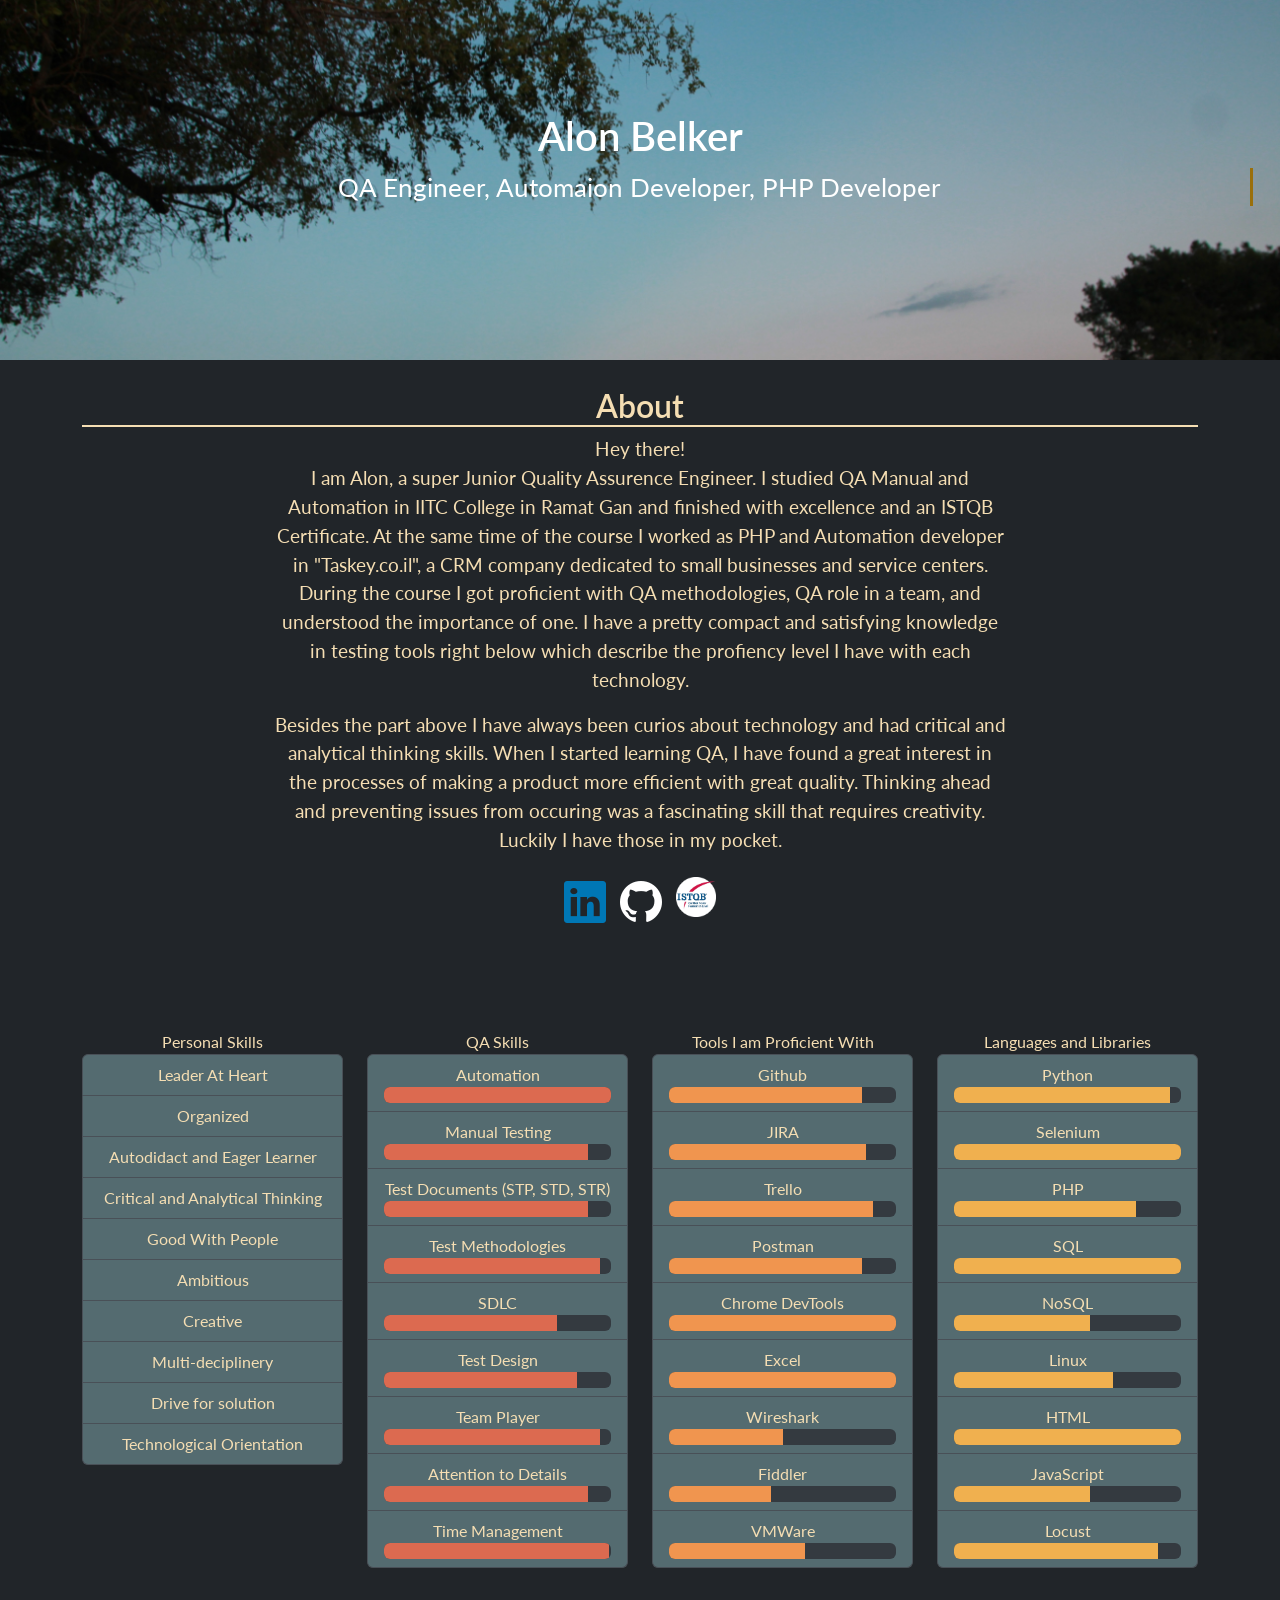
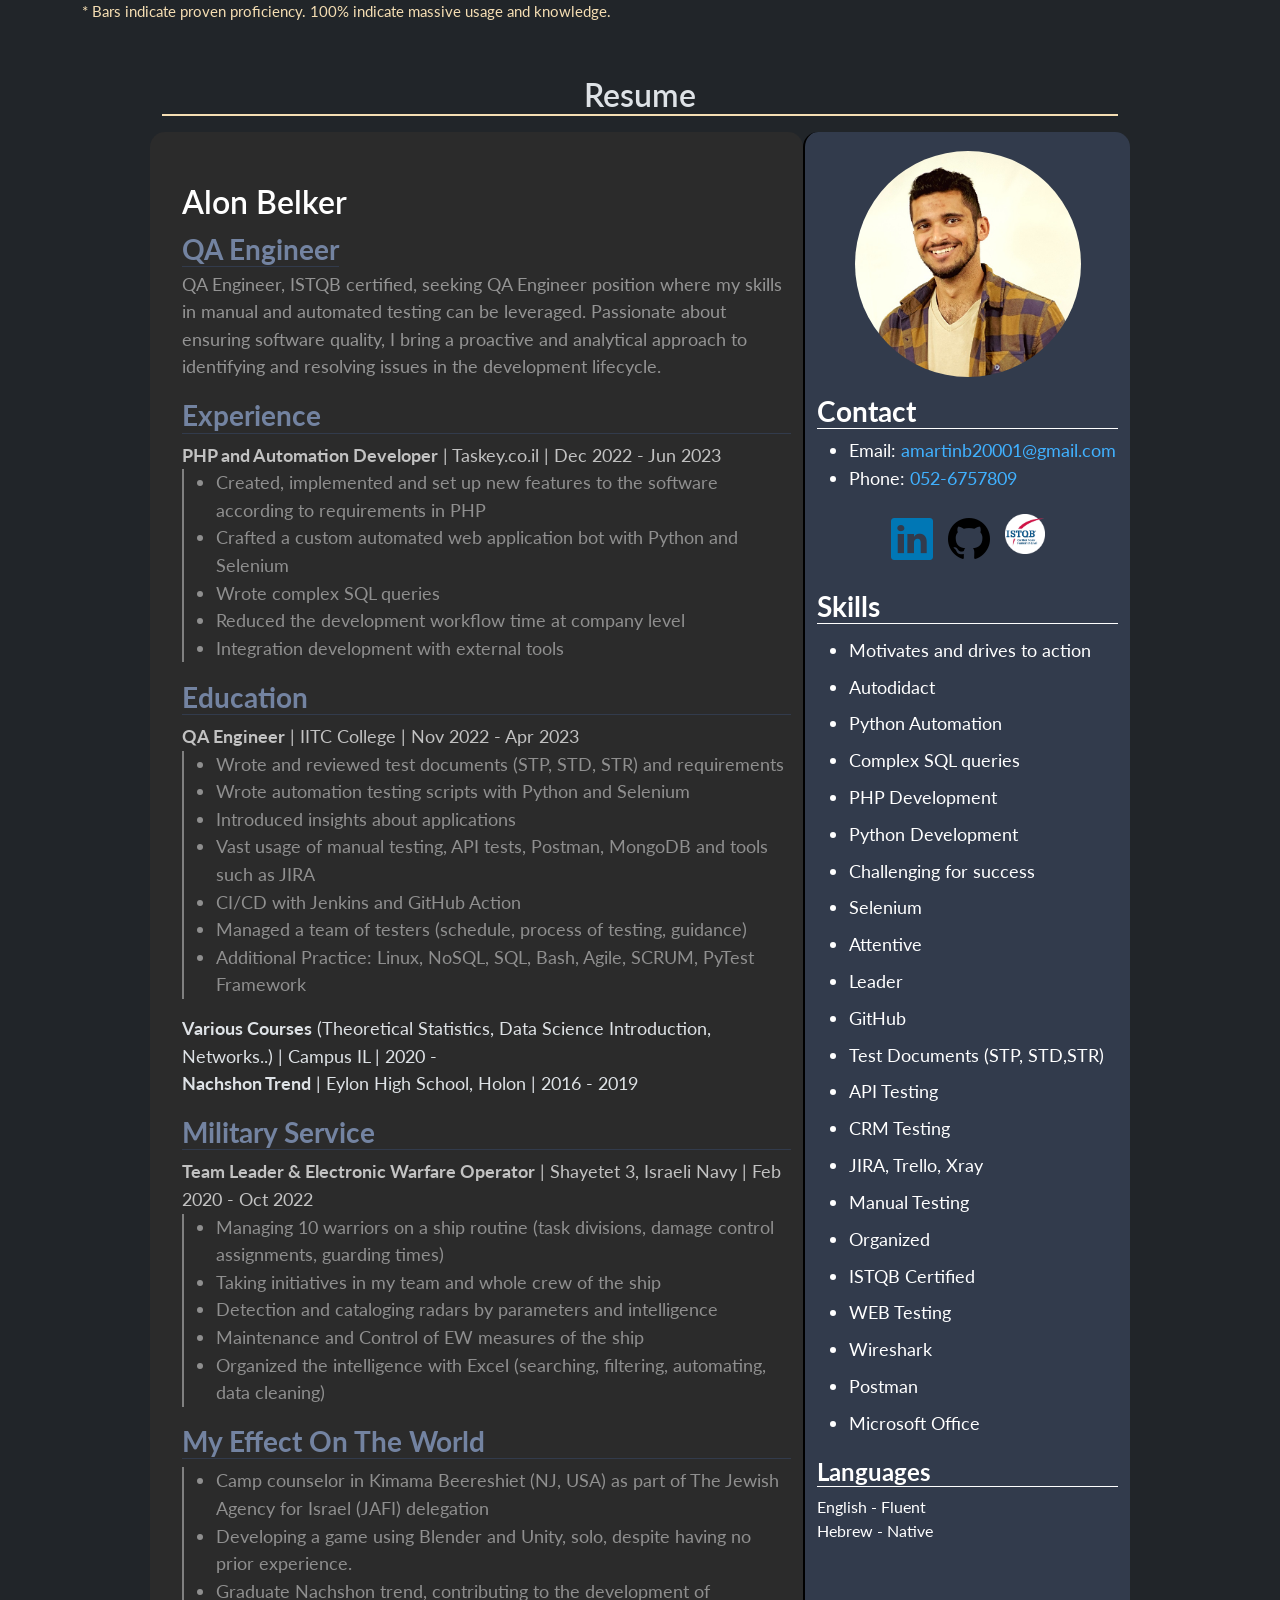
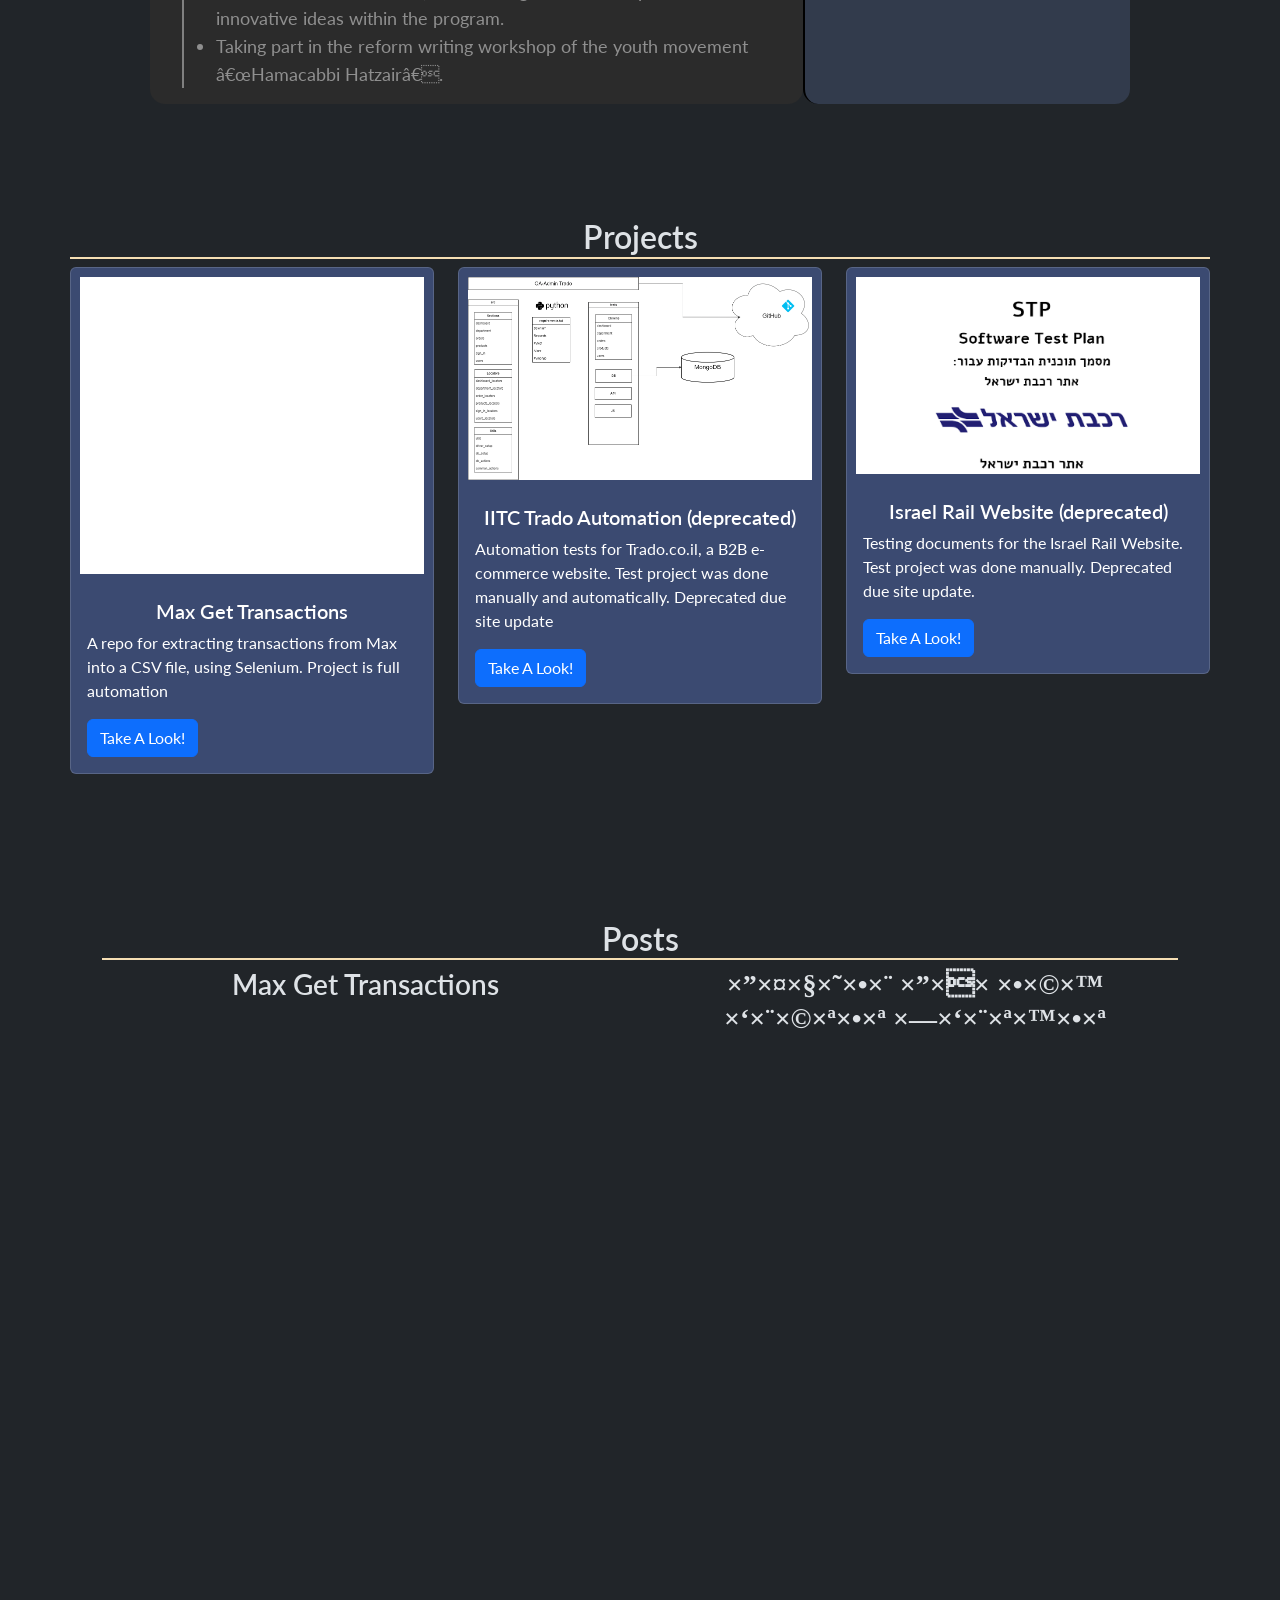
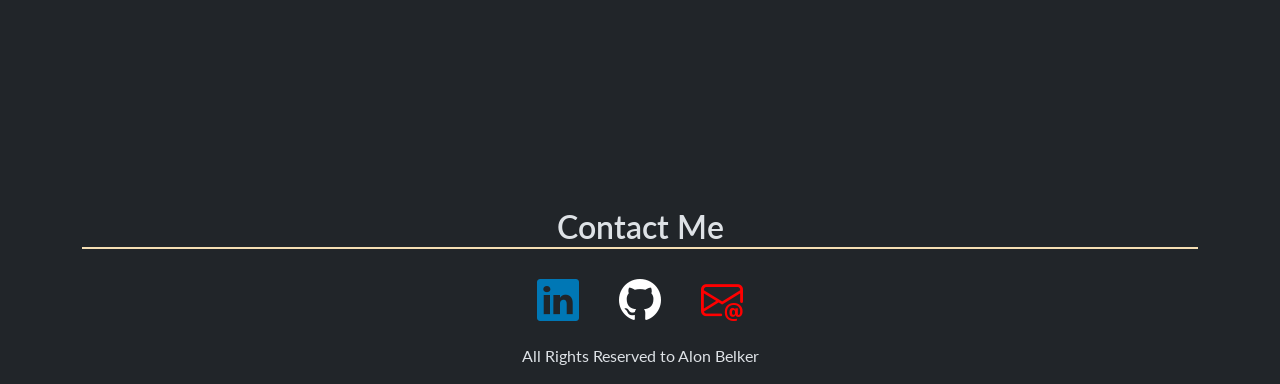
==== index.html @ fda16b4b "ds" ====
<!DOCTYPE html>
<html lang="en" data-bs-theme="dark">
<head>

    <meta name="viewport" content="width=device-width, initial-scale=1.0">
    
    <!-- <link href="https://cdn.jsdelivr.net/npm/bootstrap@5.3.3/dist/css/bootstrap.min.css" rel="stylesheet" integrity="sha384-QWTKZyjpPEjISv5WaRU9OFeRpok6YctnYmDr5pNlyT2bRjXh0JMhjY6hW+ALEwIH" crossorigin="anonymous"> -->    
    <link href="src/bootstrap.min.css" rel="stylesheet">
    <link rel="stylesheet" href="src/main.css">
    
    <link rel="stylesheet" href="https://cdn.jsdelivr.net/npm/bootstrap-icons@1.11.3/font/bootstrap-icons.min.css">
    
    <link rel="preconnect" href="https://fonts.googleapis.com">
    <link rel="preconnect" href="https://fonts.gstatic.com" crossorigin>
    <link href="https://fonts.googleapis.com/css2?family=Lato&display=swap" rel="stylesheet">    

    <title> Alon Belker - Welcome </title>
</head>


<body>
<!-- Head -->
    <section id="hero" class="justify-content-center">
        
        <div class="text-center" style="margin-top: 85px;">
            <div>
                <h1>Alon Belker</h1>
                <div class="typed-out"><span>QA Engineer, Automaion Developer, PHP Developer</div>
                    <!-- <span class="" aria-hidden="true">$</span> -->
            </div>

            <!-- <nav>
                <div class="list-group list-group-horizontal">
                    <a href="#about" class="list-group-item list-group-item-action ">About</a>
                    <a href="#resume" class="list-group-item list-group-item-action ">CV</a>
                    <a href="#projects" class="list-group-item list-group-item-action ">Projects</a>
                    <a href="#extras" class="list-group-item list-group-item-action   ">Extras</a> 
                </div>
            </nav> -->
        </div>
    </section>
        
<!-- ABOUT -->
    <section class="" id="about">
        <div class="container text-center">
            <h2 class="title">About</h2>
            <div class="row justify-content-center">
                
                <div class="col-8">
                    <!-- <label><b> Last Year </b></label>
                    <p>
                        Hey there!!
                        I am Alon. In the last year I have taken a QA bootcamp in IITC College in Ramat Gan. 
                        I finished it with excellence and with ISTQB Certificate. At the same time, 
                        I worked as a PHP and Automation Developer in a small company called Taskey. 
                        Its main product was a CRM system dedicated to small businesses and service centers.
                        After the course has finished I continued to work there and was responsible for automation product which
                        saved a lot of time for the companies that worked with Taskey.
                        Mid-June was the time to say goodbye and fly to USA for a delegation through the Jewish Agency. 
                        I became a counselor for children in Kimama summer camp in Alpine, New Jersey. 
                        After wodnerful 10 weeks I continued to solo travel through the US.
                        Came back in September and since then I am seeking a QA position. 
                    </p> -->
                    <p style="font-size: 1.2em;">
                        Hey there! <br>
                        I am Alon, a super Junior Quality Assurence Engineer.
                        I studied QA Manual and Automation in IITC College in Ramat Gan and finished with excellence and an ISTQB Certificate.
                        At the same time of the course I worked as PHP and Automation developer in "Taskey.co.il", a CRM company dedicated to small businesses and service centers.
                        During the course I got proficient with QA methodologies, QA role in a team, and understood the importance of one.
                        I have a pretty compact and satisfying knowledge in testing tools right below which describe the profiency level I have with each technology. 
                    </p>
                    <p style="font-size: 1.2em;">
                        Besides the part above I have always been curios about technology and had critical and analytical thinking skills.
                        When I started learning QA, I have found a great interest in the processes of making a product more efficient with great quality.
                        Thinking ahead and preventing issues from occuring was a fascinating skill that requires creativity. Luckily I have those in my pocket.

                    </p>
                    <div class="text-center">
                        <a class="social-logo" target="_blank" href="https://www.linkedin.com/in/alon-martin-belker/" style="color: #0077B5"><i class="bi bi-linkedin"></i></a>
                        <a class="social-logo" target="_blank" href="https://www.github.com/VSciFlight" style="color: white"><i class="bi bi-github"></i></a>
                        <a class="social-logo" target="_blank" href="http://scr.istqb.org/?number=2014586" ><img src="src/istqb.png" width="40px" height="40px" style="vertical-align: text-top;" /></i></a>
                    </div>
                </div>

            </div>

            <div id="attributes" class="row" style="margin-top: 5em; margin-bottom: 2em">
                <div class="col-lg-3 col-6" style="margin-top: 1em">
                    <label for="tools">Personal Skills</label><br>
                    <div class="list-group desert-bg" id="qa_skills">
                        <a class="list-group-item list-group-item-action">Leader At Heart</a>
                        <a class="list-group-item list-group-item-action">Organized</a>
                        <a class="list-group-item list-group-item-action">Autodidact and Eager Learner</a>
                        <a class="list-group-item list-group-item-action">Critical and Analytical Thinking</a>
                        <a class="list-group-item list-group-item-action">Good With People</a>
                        <a class="list-group-item list-group-item-action">Ambitious </a>
                        <a class="list-group-item list-group-item-action">Creative </a>
                        <a class="list-group-item list-group-item-action">Multi-deciplinery</a>
                        <a class="list-group-item list-group-item-action">Drive for solution</a>
                        <a class="list-group-item list-group-item-action">Technological Orientation</a>
                    </div>
                </div>

                <div class="col-lg-3 col-6" style="margin-top: 1em">
                    <label for="qa_skills">QA Skills</label>
                    <div class="list-group desert-bg" id="qa_skills">
                        <a class="list-group-item list-group-item-action">Automation
                            <div class="progress" role="progressbar" aria-valuenow="100" aria-valuemin="0" aria-valuemax="100">
                                <div class="progress-bar desert-color-1" style="width: 100%"></div>
                            </div>
                        </a>
                        
                        <a class="list-group-item list-group-item-action">Manual Testing
                            <div class="progress" role="progressbar" aria-valuenow="100" aria-valuemin="0" aria-valuemax="100">
                                <div class="progress-bar desert-color-1" style="width: 90%"></div>
                            </div>
                        </a>
                        <a class="list-group-item list-group-item-action">Test Documents (STP, STD, STR)
                            <div class="progress" role="progressbar" aria-valuenow="100" aria-valuemin="0" aria-valuemax="100">
                                <div class="progress-bar desert-color-1" style="width: 90%"></div>
                            </div>
                        </a>
                        <a class="list-group-item list-group-item-action">Test Methodologies
                            <div class="progress" role="progressbar" aria-valuenow="100" aria-valuemin="0" aria-valuemax="100">
                                <div class="progress-bar desert-color-1" style="width: 95%"></div>
                            </div>
                        </a>
                        <a class="list-group-item list-group-item-action">SDLC
                            <div class="progress" role="progressbar" aria-valuenow="100" aria-valuemin="0" aria-valuemax="100">
                                <div class="progress-bar desert-color-1" style="width: 76%"></div>
                            </div>
                        </a>
                        <a class="list-group-item list-group-item-action">Test Design
                            <div class="progress" role="progressbar" aria-valuenow="100" aria-valuemin="0" aria-valuemax="100">
                                <div class="progress-bar desert-color-1" style="width: 85%"></div>
                            </div>
                        </a>
                        <a class="list-group-item list-group-item-action">Team Player
                            <div class="progress" role="progressbar" aria-valuenow="100" aria-valuemin="0" aria-valuemax="100">
                                <div class="progress-bar desert-color-1" style="width: 95%"></div>
                            </div>
                        </a>
                        <a class="list-group-item list-group-item-action">Attention to Details
                            <div class="progress" role="progressbar" aria-valuenow="100" aria-valuemin="0" aria-valuemax="100">
                                <div class="progress-bar desert-color-1" style="width: 90%"></div>
                            </div>
                        </a>
                        <a class="list-group-item list-group-item-action">Time Management
                            <div class="progress" role="progressbar" aria-valuenow="100" aria-valuemin="0" aria-valuemax="100">
                                <div class="progress-bar desert-color-1" style="width: 99%"></div>
                            </div>
                        </a>
                    </div>
                </div>

                <div class="col-lg-3 col-6" style="margin-top: 1em">
                    <label for="tools"> Tools I am Proficient With</label>
                    <div class="list-group desert-bg" id="tools">
                        <a class="list-group-item list-group-item-action">Github
                            <div class="progress" role="progressbar" aria-valuenow="100" aria-valuemin="0" aria-valuemax="100">
                                <div class="progress-bar desert-color-2" style="width: 85%"></div>
                            </div>
                        </a>
                        <a class="list-group-item list-group-item-action">JIRA
                            <div class="progress" role="progressbar" aria-valuenow="100" aria-valuemin="0" aria-valuemax="100">
                                <div class="progress-bar desert-color-2" style="width: 87%"></div>
                            </div>
                        </a>
                        <a class="list-group-item list-group-item-action">Trello
                            <div class="progress" role="progressbar" aria-valuenow="100" aria-valuemin="0" aria-valuemax="100">
                                <div class="progress-bar desert-color-2" style="width: 90%"></div>
                            </div>
                        </a>
                        <a class="list-group-item list-group-item-action">Postman
                            <div class="progress" role="progressbar" aria-valuenow="100" aria-valuemin="0" aria-valuemax="100">
                                <div class="progress-bar desert-color-2" style="width: 85%"></div>
                            </div>
                        </a>
                        <a class="list-group-item list-group-item-action">Chrome DevTools
                            <div class="progress" role="progressbar" aria-valuenow="100" aria-valuemin="0" aria-valuemax="100">
                                <div class="progress-bar desert-color-2" style="width: 100%"></div>
                            </div>
                        </a>
                        <a class="list-group-item list-group-item-action" style="">Excel 
                            <div class="progress" role="progressbar" aria-valuenow="100" aria-valuemin="0" aria-valuemax="100">
                                <div class="progress-bar desert-color-2" style="width: 100%"></div>
                            </div>
                        </a>
                        <a class="list-group-item list-group-item-action">Wireshark
                            <div class="progress" role="progressbar" aria-valuenow="100" aria-valuemin="0" aria-valuemax="100">
                                <div class="progress-bar desert-color-2" style="width: 50%"></div>
                            </div>
                        </a>
                        <a class="list-group-item list-group-item-action">Fiddler
                            <div class="progress" role="progressbar" aria-valuenow="100" aria-valuemin="0" aria-valuemax="100">
                                <div class="progress-bar desert-color-2" style="width: 45%"></div>
                            </div>
                        </a>
                        <a class="list-group-item list-group-item-action">VMWare
                            <div class="progress" role="progressbar" aria-valuenow="100" aria-valuemin="0" aria-valuemax="100">
                                <div class="progress-bar desert-color-2" style="width: 60%"></div>
                            </div>
                        </a>
                    </div>
                </div>
                
                <div class="col-lg-3 col-6" style="margin-top: 1em">
                    <label for="languages"> Languages and Libraries </label>
                    <div class="list-group desert-bg" id="languages">

                        <a class="list-group-item list-group-item-action">Python 
                            <div class="progress" role="progressbar" aria-valuenow="100" aria-valuemin="0" aria-valuemax="100">
                                <div class="progress-bar desert-color-3" style="width: 95%"></div>
                              </div>
                        </a>
                        <a class="list-group-item list-group-item-action">Selenium 
                            <div class="progress" role="progressbar" aria-valuenow="100" aria-valuemin="0" aria-valuemax="100">
                                <div class="progress-bar desert-color-3" style="width: 100%"></div>
                              </div>
                        </a>
                        <a class="list-group-item list-group-item-action">PHP 
                            <div class="progress" role="progressbar" aria-valuenow="100" aria-valuemin="0" aria-valuemax="100">
                                <div class="progress-bar desert-color-3" style="width: 80%"></div>
                              </div>
                        </a>
                        <a class="list-group-item list-group-item-action">SQL
                            <div class="progress" role="progressbar" aria-valuenow="100" aria-valuemin="0" aria-valuemax="100">
                                <div class="progress-bar desert-color-3" style="width: 100%"></div>
                            </div>
                        </a>
                        <a class="list-group-item list-group-item-action">NoSQL 
                            <div class="progress" role="progressbar" aria-valuenow="100" aria-valuemin="0" aria-valuemax="100">
                                <div class="progress-bar desert-color-3" style="width: 60%"></div>
                            </div>
                        </a>
                        <a class="list-group-item list-group-item-action">Linux 
                            <div class="progress" role="progressbar" aria-valuenow="100" aria-valuemin="0" aria-valuemax="100">
                                <div class="progress-bar desert-color-3" style="width: 70%"></div>
                            </div>
                        </a>
                        <a class="list-group-item list-group-item-action">HTML 
                            <div class="progress" role="progressbar" aria-valuenow="100" aria-valuemin="0" aria-valuemax="100">
                                <div class="progress-bar desert-color-3" style="width: 100%"></div>
                            </div>
                        </a>
                        <a class="list-group-item list-group-item-action">JavaScript 
                            <div class="progress" role="progressbar" aria-valuenow="100" aria-valuemin="0" aria-valuemax="100">
                                <div class="progress-bar desert-color-3" style="width: 60%"></div>
                            </div>
                        </a>
                        <a class="list-group-item list-group-item-action"> Locust
                            <div class="progress" role="progressbar" aria-valuenow="100" aria-valuemin="0" aria-valuemax="100">
                                <div class="progress-bar desert-color-3" style="width: 90%"></div>
                            </div>
                        </a>

                    </div>
                </div>
            </div>

            <blockquoute class="blockquote">
                <p style="text-align: left; font-size: 0.75em;">* Bars indicate proven proficiency. 100% indicate massive usage and knowledge.</p>
        </blockquoute>

        </div>
    </section>
    

<!-- CV -->
    <section class="" id="resume">
        <div class="container" style="width: 80%">
            <h2 class="title">Resume</h2>
            <div class="row"  id="resume_qa" style="margin-top:1em">
                
                <div class="col-lg-8 col-sm-8 cv-content-bg" style="padding-left: 2em; padding-top: 2em">
                    <div class="cv-section">
                        <h2 style="text-align: left; color: white"> Alon Belker </h2>
                        <span class="cv-main-header"> QA Engineer </span>
                        <p style="color: #949494;">
                            QA Engineer, ISTQB certified, seeking QA Engineer position where my
                            skills in manual and automated testing can be leveraged. Passionate
                            about ensuring software quality, I bring a proactive and analytical
                            approach to identifying and resolving issues in the development lifecycle.
                        </p>
                    </div>

                    <div class="cv-section">
                        <h4 class="cv-main-header">Experience</h4>
                        <label class="cv-main-sub-header"><b>PHP and Automation Developer</b> | Taskey.co.il | Dec 2022 - Jun 2023</label>
                        <div class="cv-main-content">
                            <ul>
                                <li>Created, implemented and set up new features to the software according to
                                    requirements in PHP</li>
                                <li>Crafted a custom automated web application bot with Python and Selenium</li>
                                <li>Wrote complex SQL queries</li>
                                <li>Reduced the development workflow time at company level</li>
                                <li>Integration development with external tools</li>
                            </ul>
                        </div>
                    </div>

                <div class="cv-section">
                    <h4 class="cv-main-header">Education</h4>
                    <div class="">
                        <label class="cv-main-sub-header"><b>QA Engineer</b> | IITC College | Nov 2022 - Apr 2023</label>
                        <div class="cv-main-content">
                            <ul>
                                <li>Wrote and reviewed test documents (STP, STD, STR) and requirements</li>
                                <li>Wrote automation testing scripts with Python and Selenium</li>
                                <li>Introduced insights about applications</li>
                                <li>Vast usage of manual testing, API tests, Postman, MongoDB and tools such as JIRA</li>
                                <li>CI/CD with Jenkins and GitHub Action</li>
                                <li>Managed a team of testers (schedule, process of testing, guidance)</li>
                                <li>Additional Practice: Linux, NoSQL, SQL, Bash, Agile, SCRUM, PyTest Framework</li>
                            </ul>
                        </div>
                        <label><b>Various Courses</b><span> (Theoretical Statistics, Data Science Introduction, Networks..)</span> | Campus IL | 2020 - </label>
                        <label><b>Nachshon Trend</b> | Eylon High School, Holon | 2016 - 2019</label>
                    </div>
                </div>
                    
                    <div class="cv-section">
                        <h4 class="cv-main-header">Military Service</h4>
                        <label class="cv-main-sub-header"><b>Team Leader & Electronic Warfare Operator</b> | Shayetet 3, Israeli Navy | Feb 2020 - Oct 2022</label>
                        <div class="cv-main-content">
                            <ul>
                                <li>Managing 10 warriors on a ship routine (task divisions, damage control
                                    assignments, guarding times)</li>
                                <li>Taking initiatives in my team and whole crew of the ship</li>
                                <li>Detection and cataloging radars by parameters and intelligence</li>
                                <li>Maintenance and Control of EW measures of the ship</li>
                                <li>Organized the intelligence with Excel (searching, filtering, automating, data
                                    cleaning)</li>
                            </ul>
                        </div>
                    </div>

                    <div class="cv-section">
                        <h4 class="cv-main-header">My Effect On The World</h4>
                        <div class="cv-main-content">
                            <ul>
                                <li>Camp counselor in Kimama Beereshiet (NJ, USA) as part of The Jewish Agency for
                                    Israel (JAFI) delegation</li>
                                <li>Developing a game using Blender and Unity, solo, despite having no prior experience.</span>     
                                <li>Graduate Nachshon trend, contributing to the development of innovative ideas
                                    within the program.</li>     
                                <li>Taking part in the reform writing workshop of the youth movement “Hamacabbi
                                    Hatzair”.</li>   
                            </ul>  
                        </div>
                    </div>  
                
                </div>
                
                <div class="col-lg-4 col-sm-4 cv-contact-bg">
                    <div class="cv-section text-center">
                        <img src="src/profile_img.jpg" style="border-radius: 100%; max-width: 75%;" />
                    </div>
                    
                    <div class="cv-section">
                        <h4 class="cv-contact-header"> Contact </h4>
                        <ul>
                            <li>Email: <a class="link-offset-2 link-offset-3-hover link-underline link-underline-opacity-0 link-underline-opacity-75-hover" href="mailto:amartinb20001@gmail.com"> amartinb20001@gmail.com </a></li>
                            <li>Phone: <a class="link-offset-2 link-offset-3-hover link-underline link-underline-opacity-0 link-underline-opacity-75-hover" href="tel: 0526757809"> 052-6757809 </a></li>
                        </ul>
                        <div class="text-center">
                            <a class="social-logo" target="_blank" href="https://www.linkedin.com/in/alon-martin-belker/" style="color: #0077B5"><i class="bi bi-linkedin"></i></a>
                            <a class="social-logo" target="_blank" href="https://www.github.com/VSciFlight" style="color: black"><i class="bi bi-github"></i></a>
                            <a class="social-logo" target="_blank" href="http://scr.istqb.org/?number=2014586" ><img src="src/istqb.png" width="40px" height="40px" style="vertical-align: text-top;" /></i></a>
                        </div>
                    </div>

                    <div class="cv-section">
                        <h4 class="cv-contact-header"> Skills </h4>
                        <ul style="line-height: 2;">
                            <li>Motivates and drives to action</li>
                            <li>Autodidact</li>
                            <li>Python Automation</li>
                            <li>Complex SQL queries</li>
                            <li>PHP Development</li>
                            <li>Python Development</li>
                            <li>Challenging for success</li>
                            <li>Selenium</li>
                            <li>Attentive</li>
                            <li>Leader</li>
                            <li>GitHub</li>
                            <li>Test Documents (STP, STD,STR)</li>
                            <li>API Testing</li>
                            <li>CRM Testing</li>
                            <li>JIRA, Trello, Xray</li>
                            <li>Manual Testing</li>
                            <li>Organized</li>
                            <li>ISTQB Certified</li>
                            <li>WEB Testing</li>
                            <li>Wireshark</li>
                            <li>Postman</li>
                            <li>Microsoft Office </li>
                        </ul>
                    </div>


                    <div>
                        <h4 class="cv-contact-header"> Languages </h4>
                        <span>English - Fluent</span><br>
                        <span>Hebrew - Native</span>
                    </div>

            </div>
            <!-- find a way to express my pdf inside here, seamlessly -->
            <!-- summary -->
            <!-- experience -->
            <!-- education -->
            <!-- affects V -->
            <!-- Trivia -->
        </div>
    </section>

<!-- PROJECTS -->
    <section id="projects">
        <div class="container" style="padding: 60px 0px;" >
            <h2 class="title">Projects</h2>
            <div class="row">

                <!-- cards to my projects on github, demos if possible -->
                    <div class="col-4">
                        <div class="card projects-card">
                            <iframe class="card-img-top" style="padding: 1vh" alt="Demo" height="315" src="https://www.youtube.com/embed/W94_MA4hI7U?si=0qnd7hF2JUstsP8E" title="YouTube video player" frameborder="0" allow="accelerometer; autoplay; clipboard-write; encrypted-media; gyroscope; picture-in-picture; web-share" allowfullscreen></iframe>
                            <div class="card-body">
                                <h5 class="card-title">Max Get Transactions</h5>
                                <p class="card-text">A repo for extracting transactions from Max into a CSV file, using Selenium. Project is full automation</p>
                                <a target="_blank" href="https://github.com/VSciFlight/max-get-transactions" class="btn btn-primary">Take A Look!</a>
                            </div>
                        </div>
                    </div>
                
                    <div class="col-4">
                        <div class="card projects-card">
                            <a target="_blank" href="https://github.com/VSciFlight/IITC_trado_final_project"><img src="src/qa_trado_thumb.png" class="card-img-top" alt="UML" style="padding: 1vh"></a>
                            <div class="card-body">
                                <h5 class="card-title">IITC Trado Automation (deprecated)</h5>
                                <p class="card-text">Automation tests for Trado.co.il, a B2B e-commerce website. Test project was done manually and automatically. Deprecated due site update</p>
                                <a target="_blank" href="https://github.com/VSciFlight/IITC_trado_final_project" class="btn btn-primary">Take A Look!</a>
                            </div>
                        </div>
                    </div>

                    <div class="col-4">
                        <div class="card projects-card">
                            <a target="_blank" href="https://drive.google.com/drive/folders/11OUgqWaH7SZd_Xm_mraNSO96l8GLzSIo?usp=drive_link"><img src="src/israel_rail_stp.png" class="card-img-top" alt="Docs" style="padding: 1vh"></a>
                            <div class="card-body">
                                <h5 class="card-title">Israel Rail Website (deprecated)</h5>
                                <p class="card-text">Testing documents for the Israel Rail Website. Test project was done manually. Deprecated due site update.</p>
                                <a target="_blank" href="https://drive.google.com/drive/folders/11OUgqWaH7SZd_Xm_mraNSO96l8GLzSIo?usp=drive_link" class="btn btn-primary">Take A Look!</a>
                            </div>
                        </div>
                    </div>
                </div>


        </div>
    </section>


    <section id="posts" class="d-none d-lg-block">
        <div class="container" style="padding: 2em">
            <h2 class="title">Posts</h2>

            <div class="row text-center">

                <div class="col-6">
                    <h3>Max Get Transactions</h3>
                    <iframe src="https://www.linkedin.com/embed/feed/update/urn:li:ugcPost:7163833160554815488" height="700" width="450" frameborder="0" allowfullscreen="" title="Embedded post"></iframe>
                </div>

                <div class="col-6">
                    <h3 style="font-family: 'Alef';">הפקטור האנושי ברשתות חברתיות</h3>
                    <iframe src="https://www.linkedin.com/embed/feed/update/urn:li:share:7131205396068749315" height="700" width="450" frameborder="0" allowfullscreen="" title="Embedded post"></iframe>
                </div>

            </div>
        </div>



    </section>

<!-- ADDITIONAL/EXTERNAL/TRIVIA -->
    <!-- embedding linkedin posts that may be relevant to be shown here -->
    <!-- <section id="extras">

        <div class="container" id="extras" style="padding: 60px 0px;" >
            <h2>Extras</h2>
            <div class="accordion" id="accordion_extras">
                <div class="accordion-item">
                  <h2 class="accordion-header">
                    <button class="accordion-button" type="button" data-bs-toggle="collapse" data-bs-target="#extras_trivia" aria-expanded="false" aria-controls="extras_trivia">
                      <b>Fun Facts</b>
                    </button>
                  </h2>
                  <div id="extras_trivia" class="accordion-collapse collapse" data-bs-parent="#accordion_extras">
                    <div class="accordion-body">
                        <ul class="list-group">
                            <a class="list-group-item">During the Kimama summer camp in New Jersey I managed a satire newspaper for the counselors of the camp</a>
                            <a class="list-group-item">Also during the camp I managed its meme group and made dozens of successful memes</a>
                            <a class="list-group-item">I started learning Chess <i class="bi bi-chess"></i></a>
                        </ul>
                    </div>
                  </div>
                </div>

            </div>

                Additional notes such as:
                - developing a game in Unity with no prior experience or knowledge plus link to the game itself
                - Taking part in JAFI delegation for the summer camps.
                - Macabbi Tzair thing
                - Nachshon ?
                - Other contributions I will need to remember
                - Significant things I have done
            
        </div>
    </section> -->
        
</body>


<footer>
    <div class="container">

        <div class="text-center">
            <h2 class="title">Contact Me</h2>
            <a class="btn btn-link social-logo" target="_blank" href="https://www.linkedin.com/in/alon-martin-belker" style="color: #0077B5"><i class="bi bi-linkedin"></i></a>
            <a class="btn btn-link social-logo" target="_blank" href="https://www.github.com/VSciFlight" style="color: white"><i class="bi bi-github"></i></a>
            <a class="btn btn-link social-logo" target="_blank" href="mailto:amartinb20001@gmail.com" style="color: red"><i class="bi bi-envelope-at"></i></a>
        </div>
    </div>
    <p class="text-center"> All Rights Reserved to Alon Belker </p>
    <!-- <script src="https://cdn.jsdelivr.net/npm/bootstrap@5.3.3/dist/js/bootstrap.bundle.min.js" integrity="sha384-YvpcrYf0tY3lHB60NNkmXc5s9fDVZLESaAA55NDzOxhy9GkcIdslK1eN7N6jIeHz" crossorigin="anonymous"></script> -->
    <script src="src/bootstrap.bundle.min.js"></script>
    
</footer>
</html>
---- src/main.css ----
* {
    font-family: "Lato";
}
#main {
    margin-left: 100px;
    background-color: transparent;
}

h1, h2, h3, h4, h5, h6 {
    text-align: center;
    font-weight: 600;
}

.title{
    border-bottom: solid 2px wheat;
}

section {
    padding: 3vh;
}

#hero {
    width: 100%;
    height: 40vh;
    /* background-color: snow; */
    background: url("bg_img.jpg") bottom center no-repeat;
    background-size: cover;
    color: white;
}

#about {
    /* background-color: #261F1A; */
    color: wheat;

}
.lato-regular {
    font-family: "Lato", sans-serif;
    font-weight: 400;
    font-style: normal;
  }
  

.social-logo {
    margin: 5px;
    font-size:42px
}

.desert-bg a {
    background-color: #7ba1a691;
    color: wheat;
}
.desert-color-1 {
    background-color: #dc6a50;
}

.desert-color-2 {
    background-color: #F0954F;
}

.desert-color-3 {
    background-color: #F0B04F;
}

.desert-color-4 {
    background-color: #F0794F;
}

.cv-contact-bg{
    background-color: #323b4c;
    color: white;
    border-left: solid 2px black;
    border-radius: 15px;
    overflow: auto;
}
.cv-contact-header {
    color: white;
    font-weight: bold;
    text-align: left;
    font-size: 1.5em;
    border-bottom: solid 1px white;
}

.cv-content-bg {
    background-color: #2b2b2b;
    /* background-color: white; */
    border-radius: 15px;
}

.cv-main-header {
    color: #7383a1;
    /* color: #323b4c; */
    font-weight: bold;
    text-align: left;
    font-size: 1.5em;
    border-bottom: solid 1px #323b4c;
}
.cv-main-sub-header {
    color: #c2c2c2;
    /* color: #212529; */
}

.cv-section {
    margin-top: 1em;
    font-size: 1.15em;
}
.cv-section a {
    color: rgb(64 177 255);
}

.cv-main-content {
    color: #8f8f8f;
    /* color: dimgray; */
    border-left: solid 2px gray;
}

.projects-card {
    background-color: #3b4a71;
    color: white;
}

.typed-out{
    overflow: hidden;
    border-right: .15em solid rgb(154, 111, 11);
    white-space: nowrap;
    animation: 
      typing 1.6s steps(86, end) forwards,
      blink 1s infinite;
    font-size: 1.6rem;
}
@keyframes typing {
    from { width: 0 }
    to { width: 100% }
}
@keyframes blink {
    from { border-color: transparent }
    to { border-color: rgb(154, 111, 11); }
}
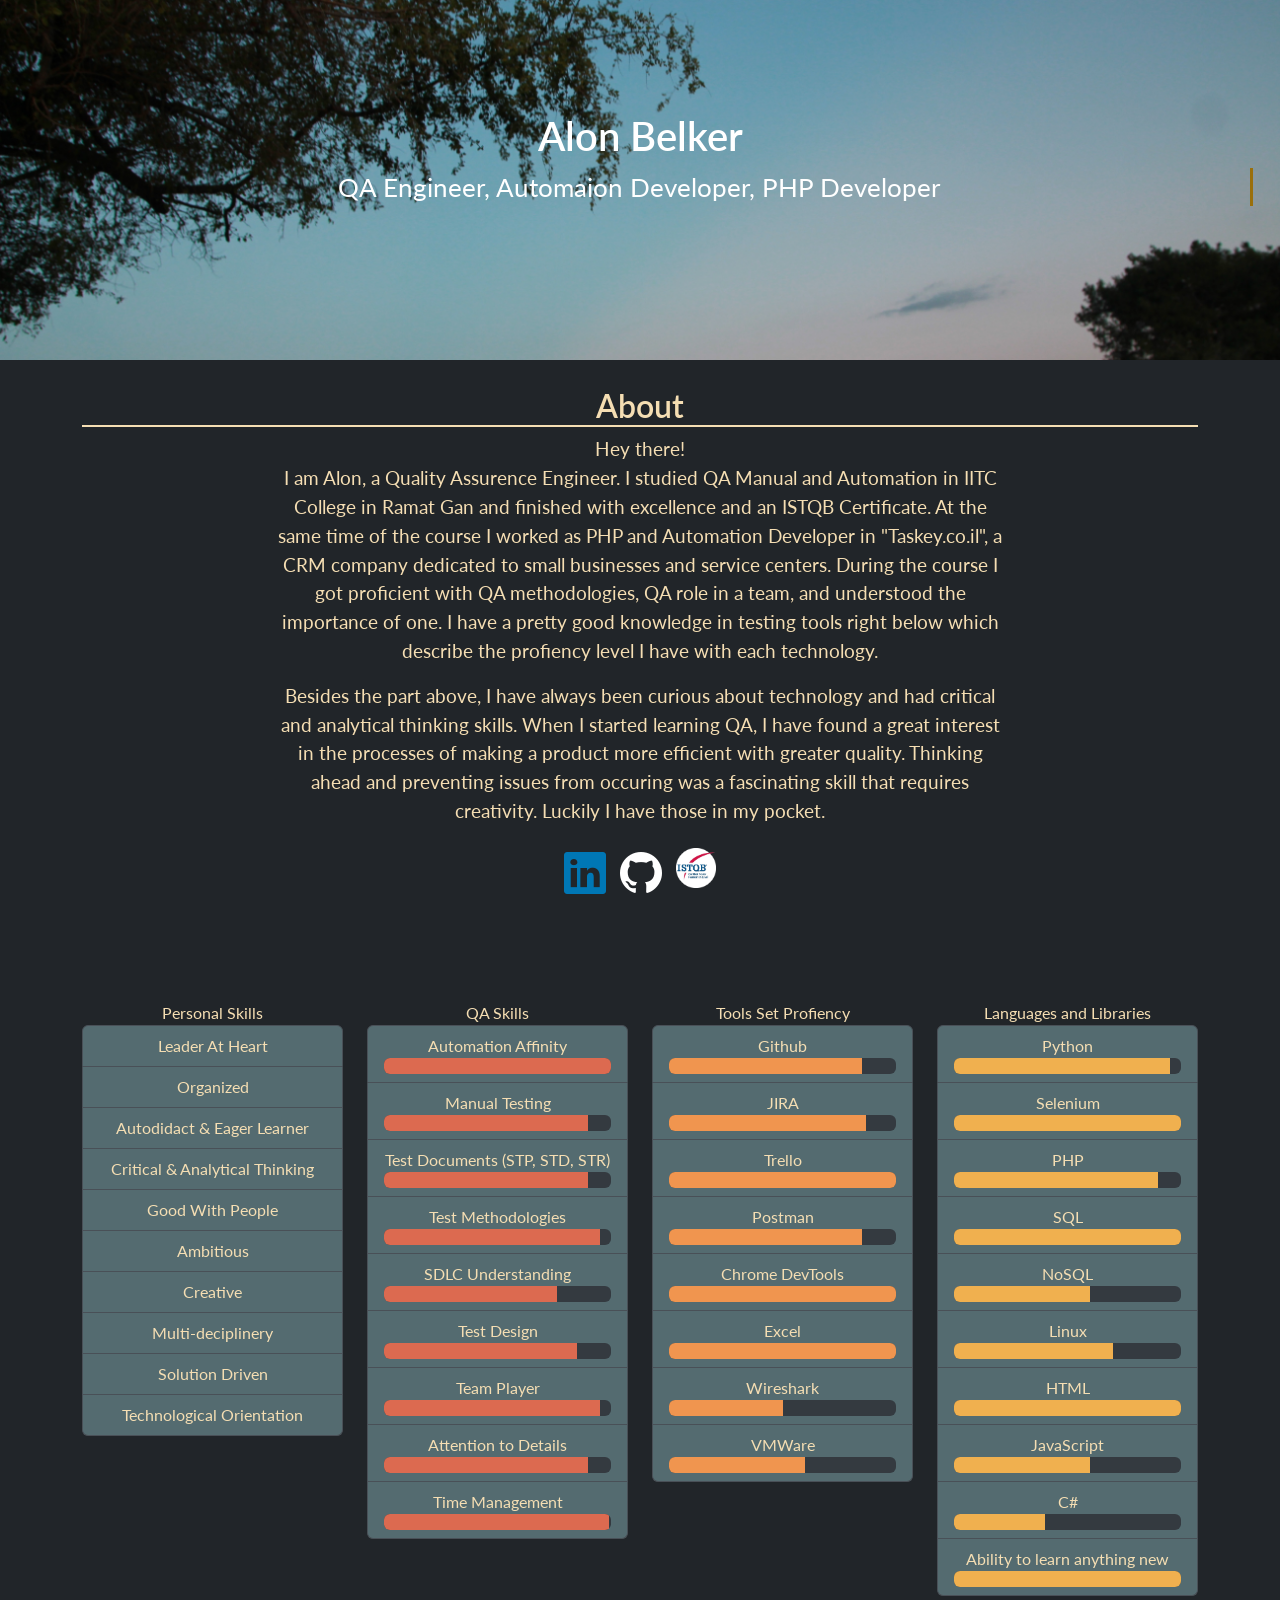
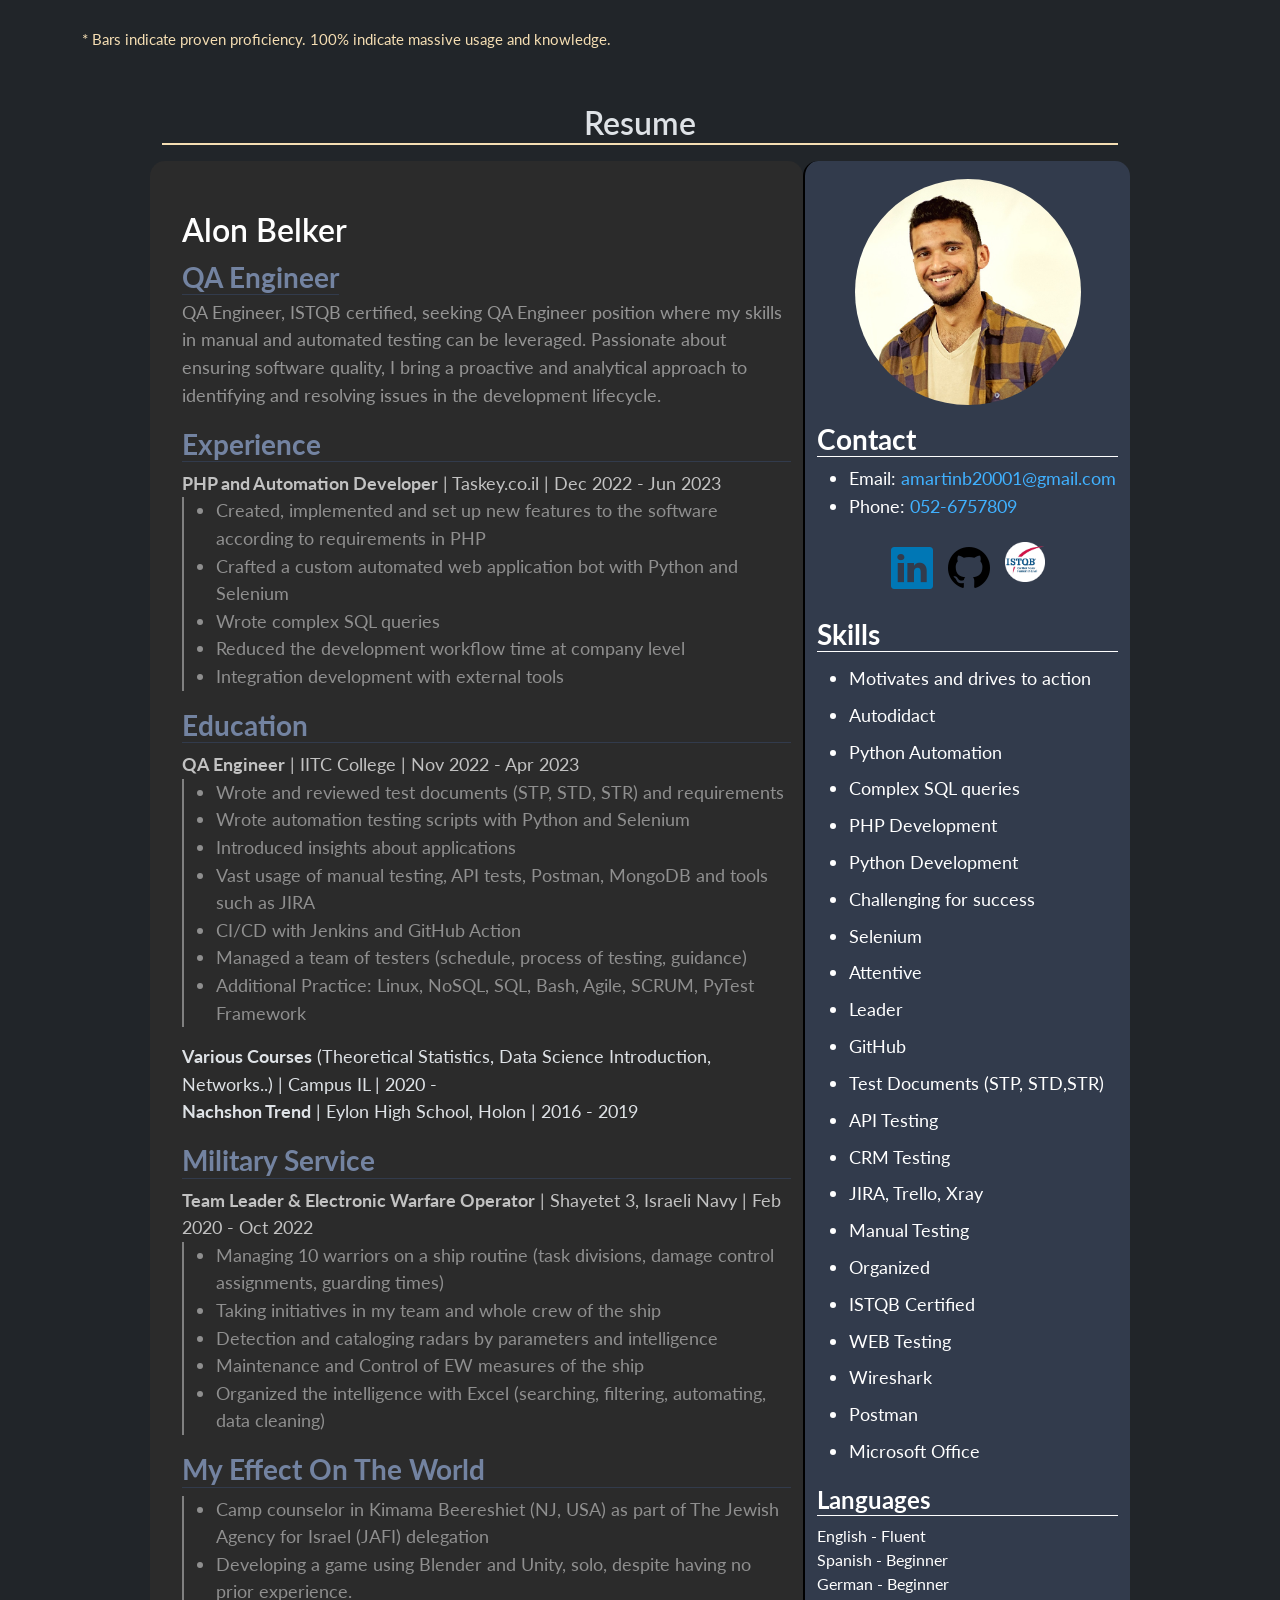
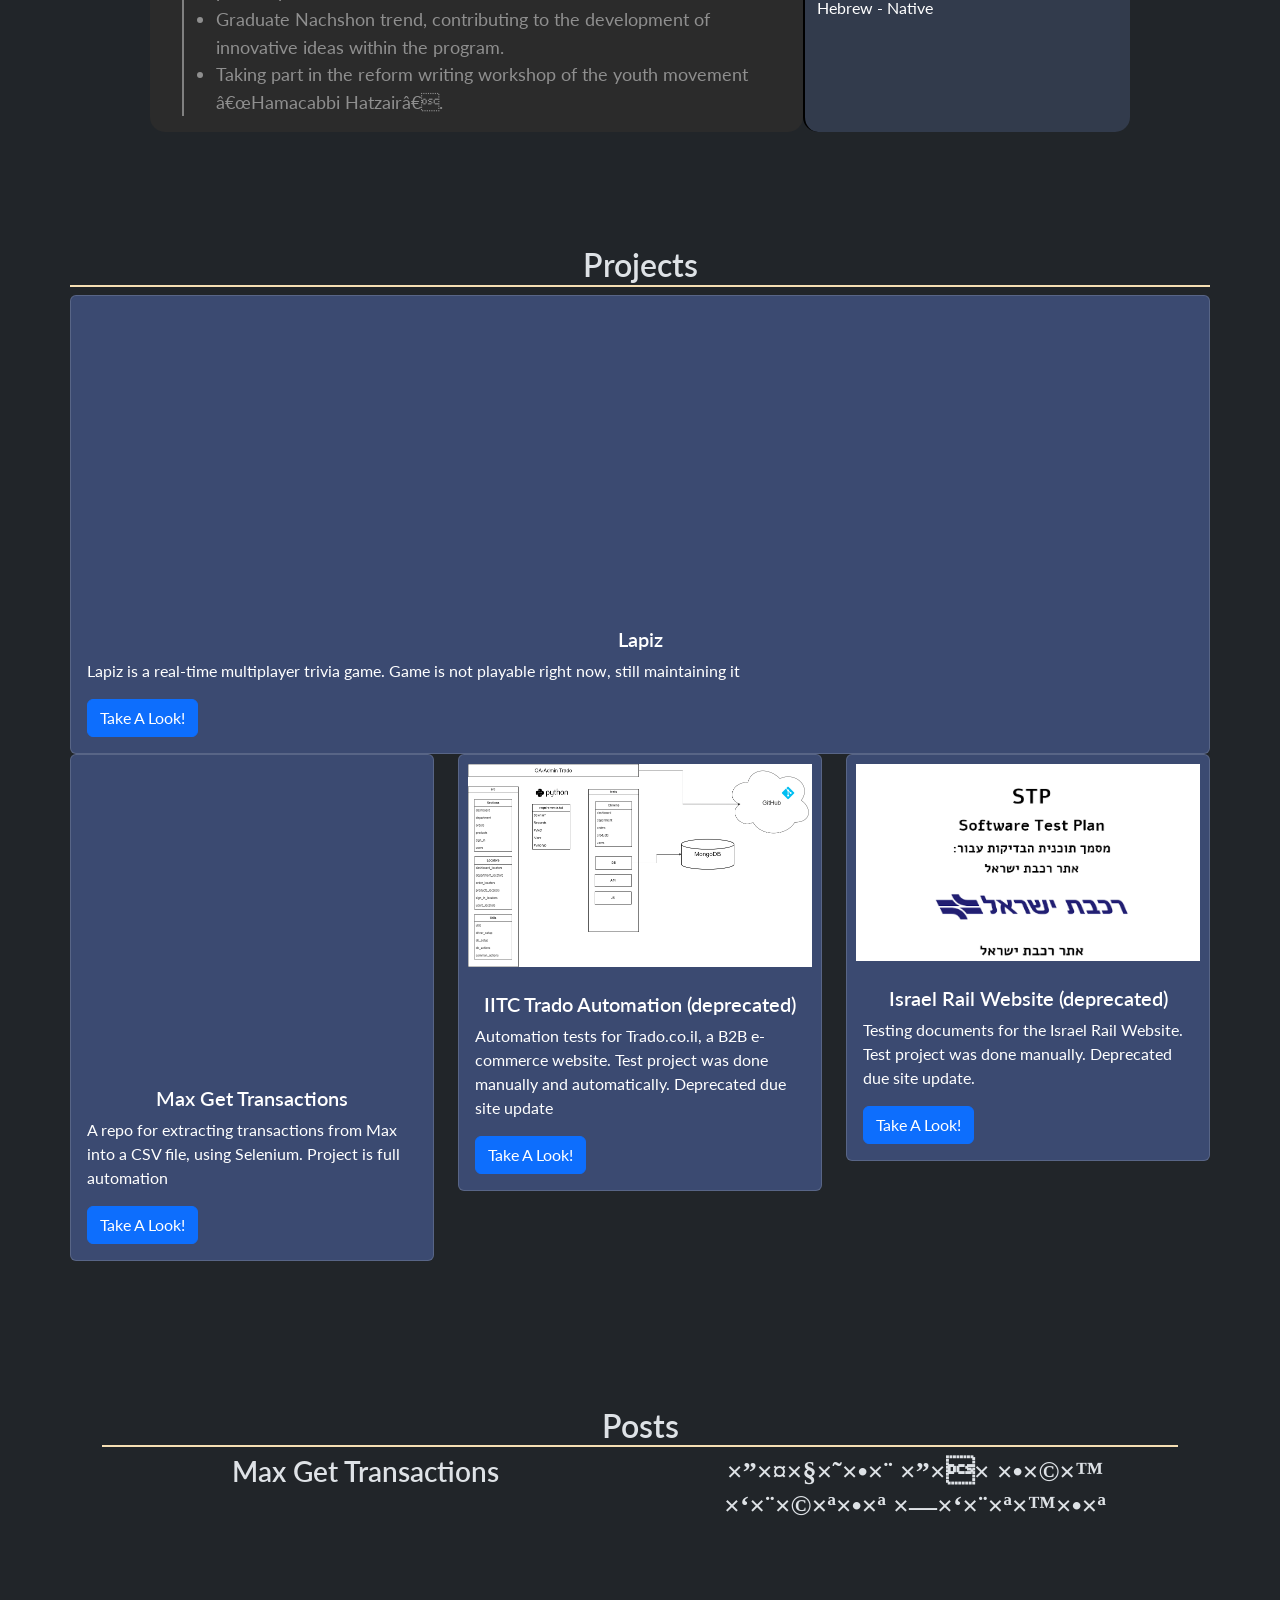
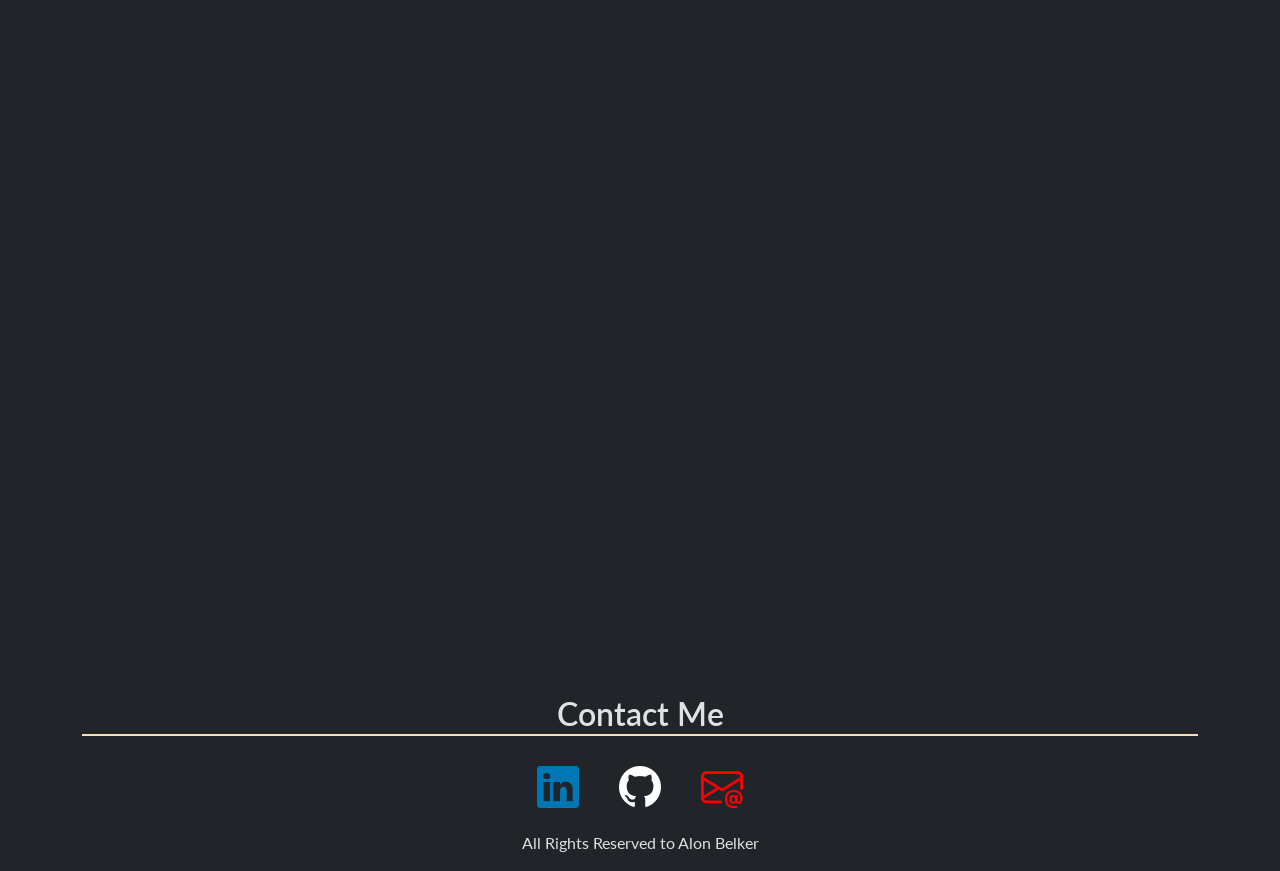
==== commit 0ccec16c: "Update index.html" ====
--- a/index.html
+++ b/index.html
@@ -63,22 +63,21 @@
                     </p> -->
                     <p style="font-size: 1.2em;">
                         Hey there! <br>
-                        I am Alon, a super Junior Quality Assurence Engineer.
+                        I am Alon, a Quality Assurence Engineer.
                         I studied QA Manual and Automation in IITC College in Ramat Gan and finished with excellence and an ISTQB Certificate.
-                        At the same time of the course I worked as PHP and Automation developer in "Taskey.co.il", a CRM company dedicated to small businesses and service centers.
+                        At the same time of the course I worked as PHP and Automation Developer in "Taskey.co.il", a CRM company dedicated to small businesses and service centers.
                         During the course I got proficient with QA methodologies, QA role in a team, and understood the importance of one.
-                        I have a pretty compact and satisfying knowledge in testing tools right below which describe the profiency level I have with each technology. 
+                        I have a pretty good knowledge in testing tools right below which describe the profiency level I have with each technology. 
                     </p>
                     <p style="font-size: 1.2em;">
-                        Besides the part above I have always been curios about technology and had critical and analytical thinking skills.
-                        When I started learning QA, I have found a great interest in the processes of making a product more efficient with great quality.
+                        Besides the part above, I have always been curious about technology and had critical and analytical thinking skills.
+                        When I started learning QA, I have found a great interest in the processes of making a product more efficient with greater quality.
                         Thinking ahead and preventing issues from occuring was a fascinating skill that requires creativity. Luckily I have those in my pocket.
-
                     </p>
                     <div class="text-center">
-                        <a class="social-logo" target="_blank" href="https://www.linkedin.com/in/alon-martin-belker/" style="color: #0077B5"><i class="bi bi-linkedin"></i></a>
-                        <a class="social-logo" target="_blank" href="https://www.github.com/VSciFlight" style="color: white"><i class="bi bi-github"></i></a>
-                        <a class="social-logo" target="_blank" href="http://scr.istqb.org/?number=2014586" ><img src="src/istqb.png" width="40px" height="40px" style="vertical-align: text-top;" /></i></a>
+                        <a class="social-logo" alt="LinkedIn Profile" target="_blank" href="https://www.linkedin.com/in/alon-martin-belker/" style="color: #0077B5"><i class="bi bi-linkedin"></i></a>
+                        <a class="social-logo" alt="Github Page" target="_blank" href="https://www.github.com/VSciFlight" style="color: white"><i class="bi bi-github"></i></a>
+                        <a class="social-logo" alt="ISTQB Certificate" target="_blank" href="http://scr.istqb.org/?number=2014586" ><img src="src/istqb.png" width="40px" height="40px" style="vertical-align: text-top;" /></i></a>
                     </div>
                 </div>
 
@@ -88,23 +87,23 @@
                 <div class="col-lg-3 col-6" style="margin-top: 1em">
                     <label for="tools">Personal Skills</label><br>
                     <div class="list-group desert-bg" id="qa_skills">
-                        <a class="list-group-item list-group-item-action">Leader At Heart</a>
-                        <a class="list-group-item list-group-item-action">Organized</a>
-                        <a class="list-group-item list-group-item-action">Autodidact and Eager Learner</a>
-                        <a class="list-group-item list-group-item-action">Critical and Analytical Thinking</a>
+                        <a class="list-group-item list-group-item-action">Leader At Heart </a>
+                        <a class="list-group-item list-group-item-action">Organized </a>
+                        <a class="list-group-item list-group-item-action">Autodidact & Eager Learner </a>
+                        <a class="list-group-item list-group-item-action">Critical & Analytical Thinking </a>
                         <a class="list-group-item list-group-item-action">Good With People</a>
                         <a class="list-group-item list-group-item-action">Ambitious </a>
                         <a class="list-group-item list-group-item-action">Creative </a>
-                        <a class="list-group-item list-group-item-action">Multi-deciplinery</a>
-                        <a class="list-group-item list-group-item-action">Drive for solution</a>
-                        <a class="list-group-item list-group-item-action">Technological Orientation</a>
+                        <a class="list-group-item list-group-item-action">Multi-deciplinery </a>
+                        <a class="list-group-item list-group-item-action">Solution Driven </a>
+                        <a class="list-group-item list-group-item-action">Technological Orientation </a>
                     </div>
                 </div>
 
                 <div class="col-lg-3 col-6" style="margin-top: 1em">
                     <label for="qa_skills">QA Skills</label>
                     <div class="list-group desert-bg" id="qa_skills">
-                        <a class="list-group-item list-group-item-action">Automation
+                        <a class="list-group-item list-group-item-action">Automation Affinity
                             <div class="progress" role="progressbar" aria-valuenow="100" aria-valuemin="0" aria-valuemax="100">
                                 <div class="progress-bar desert-color-1" style="width: 100%"></div>
                             </div>
@@ -125,7 +124,7 @@
                                 <div class="progress-bar desert-color-1" style="width: 95%"></div>
                             </div>
                         </a>
-                        <a class="list-group-item list-group-item-action">SDLC
+                        <a class="list-group-item list-group-item-action">SDLC Understanding
                             <div class="progress" role="progressbar" aria-valuenow="100" aria-valuemin="0" aria-valuemax="100">
                                 <div class="progress-bar desert-color-1" style="width: 76%"></div>
                             </div>
@@ -154,7 +153,7 @@
                 </div>
 
                 <div class="col-lg-3 col-6" style="margin-top: 1em">
-                    <label for="tools"> Tools I am Proficient With</label>
+                    <label for="tools"> Tools Set Profiency</label>
                     <div class="list-group desert-bg" id="tools">
                         <a class="list-group-item list-group-item-action">Github
                             <div class="progress" role="progressbar" aria-valuenow="100" aria-valuemin="0" aria-valuemax="100">
@@ -168,7 +167,7 @@
                         </a>
                         <a class="list-group-item list-group-item-action">Trello
                             <div class="progress" role="progressbar" aria-valuenow="100" aria-valuemin="0" aria-valuemax="100">
-                                <div class="progress-bar desert-color-2" style="width: 90%"></div>
+                                <div class="progress-bar desert-color-2" style="width: 100%"></div>
                             </div>
                         </a>
                         <a class="list-group-item list-group-item-action">Postman
@@ -189,11 +188,6 @@
                         <a class="list-group-item list-group-item-action">Wireshark
                             <div class="progress" role="progressbar" aria-valuenow="100" aria-valuemin="0" aria-valuemax="100">
                                 <div class="progress-bar desert-color-2" style="width: 50%"></div>
-                            </div>
-                        </a>
-                        <a class="list-group-item list-group-item-action">Fiddler
-                            <div class="progress" role="progressbar" aria-valuenow="100" aria-valuemin="0" aria-valuemax="100">
-                                <div class="progress-bar desert-color-2" style="width: 45%"></div>
                             </div>
                         </a>
                         <a class="list-group-item list-group-item-action">VMWare
@@ -220,7 +214,7 @@
                         </a>
                         <a class="list-group-item list-group-item-action">PHP 
                             <div class="progress" role="progressbar" aria-valuenow="100" aria-valuemin="0" aria-valuemax="100">
-                                <div class="progress-bar desert-color-3" style="width: 80%"></div>
+                                <div class="progress-bar desert-color-3" style="width: 90%"></div>
                               </div>
                         </a>
                         <a class="list-group-item list-group-item-action">SQL
@@ -248,9 +242,14 @@
                                 <div class="progress-bar desert-color-3" style="width: 60%"></div>
                             </div>
                         </a>
-                        <a class="list-group-item list-group-item-action"> Locust
-                            <div class="progress" role="progressbar" aria-valuenow="100" aria-valuemin="0" aria-valuemax="100">
-                                <div class="progress-bar desert-color-3" style="width: 90%"></div>
+                        <a class="list-group-item list-group-item-action"> C#
+                            <div class="progress" role="progressbar" aria-valuenow="100" aria-valuemin="0" aria-valuemax="100">
+                                <div class="progress-bar desert-color-3" style="width: 40%"></div>
+                            </div>
+                        </a>
+                        <a class="list-group-item list-group-item-action"> Ability to learn anything new
+                            <div class="progress" role="progressbar" aria-valuenow="100" aria-valuemin="0" aria-valuemax="100">
+                                <div class="progress-bar desert-color-3" style="width: 100%"></div>
                             </div>
                         </a>
 
@@ -402,6 +401,8 @@
                     <div>
                         <h4 class="cv-contact-header"> Languages </h4>
                         <span>English - Fluent</span><br>
+                        <span>Spanish - Beginner</span><br>
+                        <span>German - Beginner</span><br>
                         <span>Hebrew - Native</span>
                     </div>
 
@@ -419,6 +420,19 @@
     <section id="projects">
         <div class="container" style="padding: 60px 0px;" >
             <h2 class="title">Projects</h2>
+            <div class="row">
+                <div class="col">
+                    <div class="card projects-card">
+                        <iframe class="card-img-top" style="padding: 1vh" alt="Demo" height="315" src="https://www.youtube.com/embed/W94_MA4hI7U?si=0qnd7hF2JUstsP8E" title="YouTube video player" frameborder="0" allow="accelerometer; autoplay; clipboard-write; encrypted-media; gyroscope; picture-in-picture; web-share" allowfullscreen></iframe>
+                        <div class="card-body">
+                            <h5 class="card-title">Lapiz</h5>
+                            <p class="card-text">Lapiz is a real-time multiplayer trivia game. Game is not playable right now, still maintaining it</p>
+                            <a target="_blank" href="https://www.lapiz.co.il" class="btn btn-primary">Take A Look!</a>
+                        </div>
+                    </div>
+                </div>
+
+                </div>
             <div class="row">
 
                 <!-- cards to my projects on github, demos if possible -->
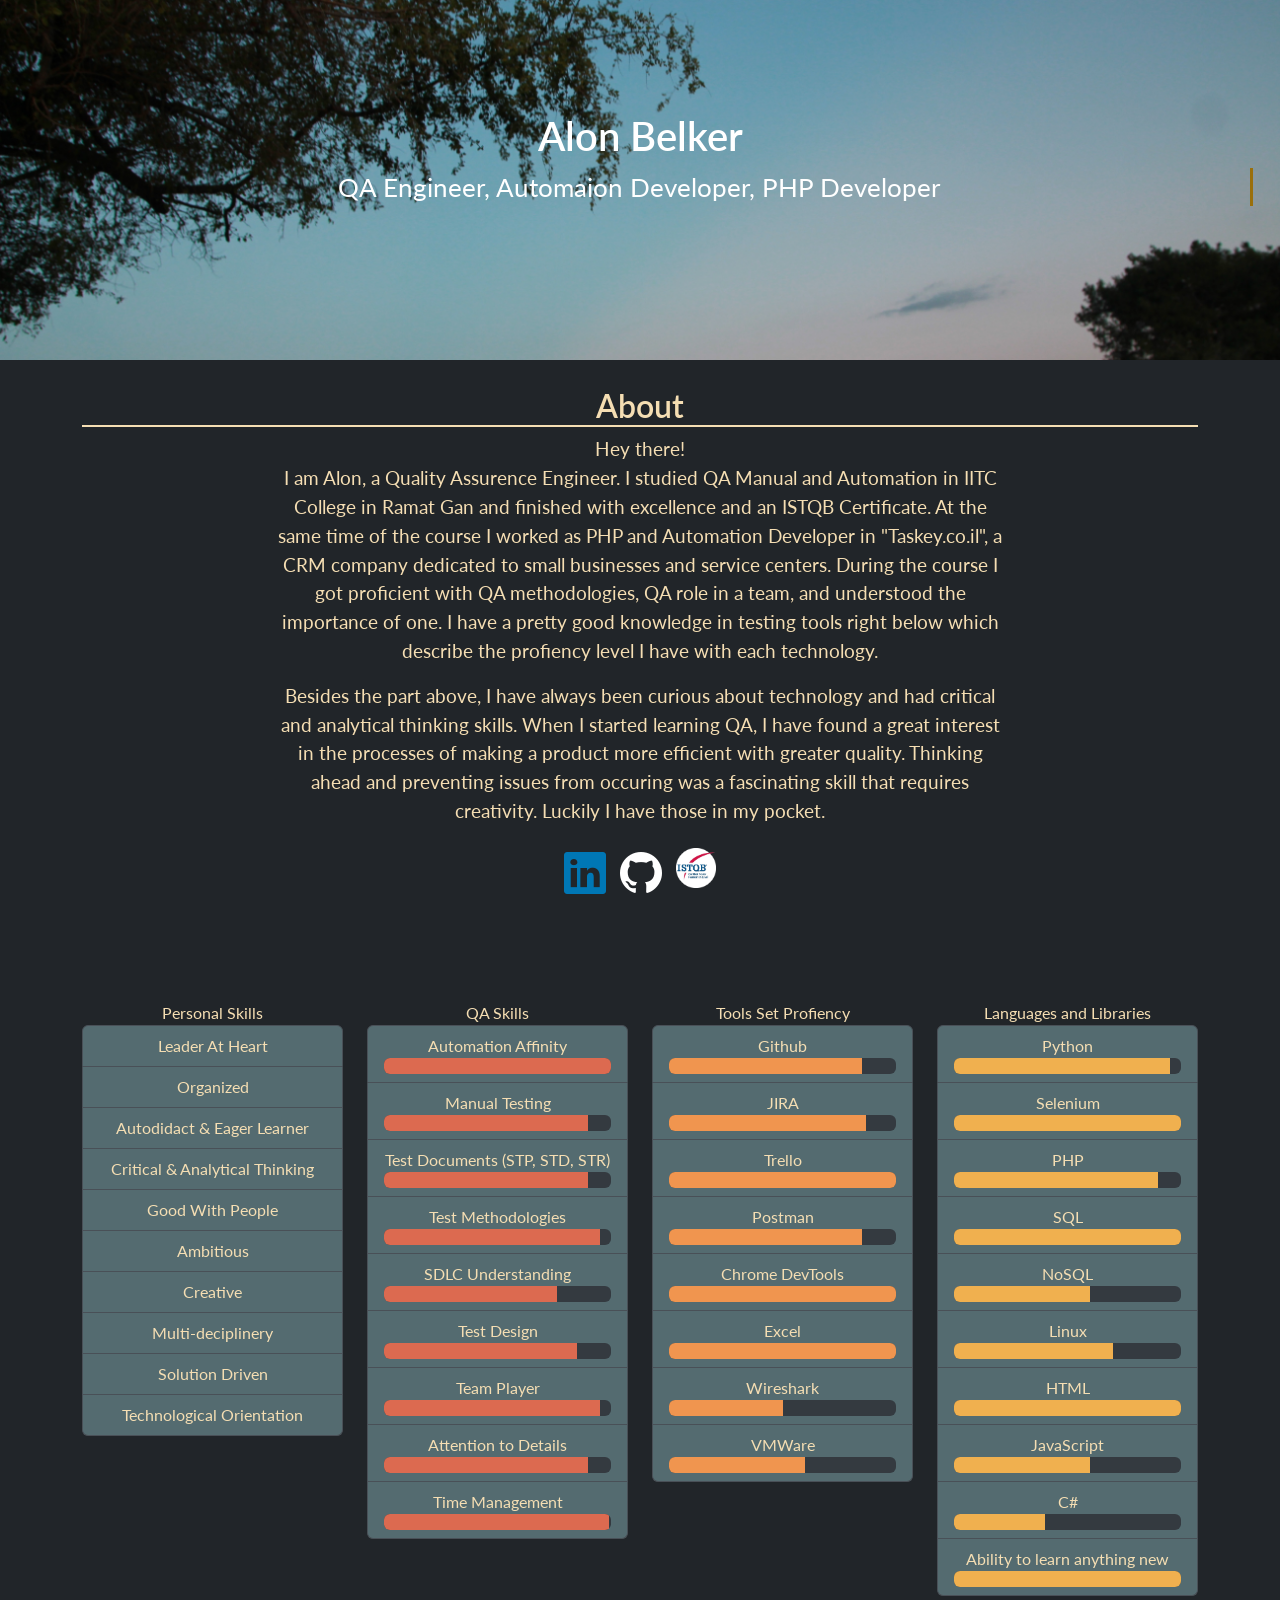
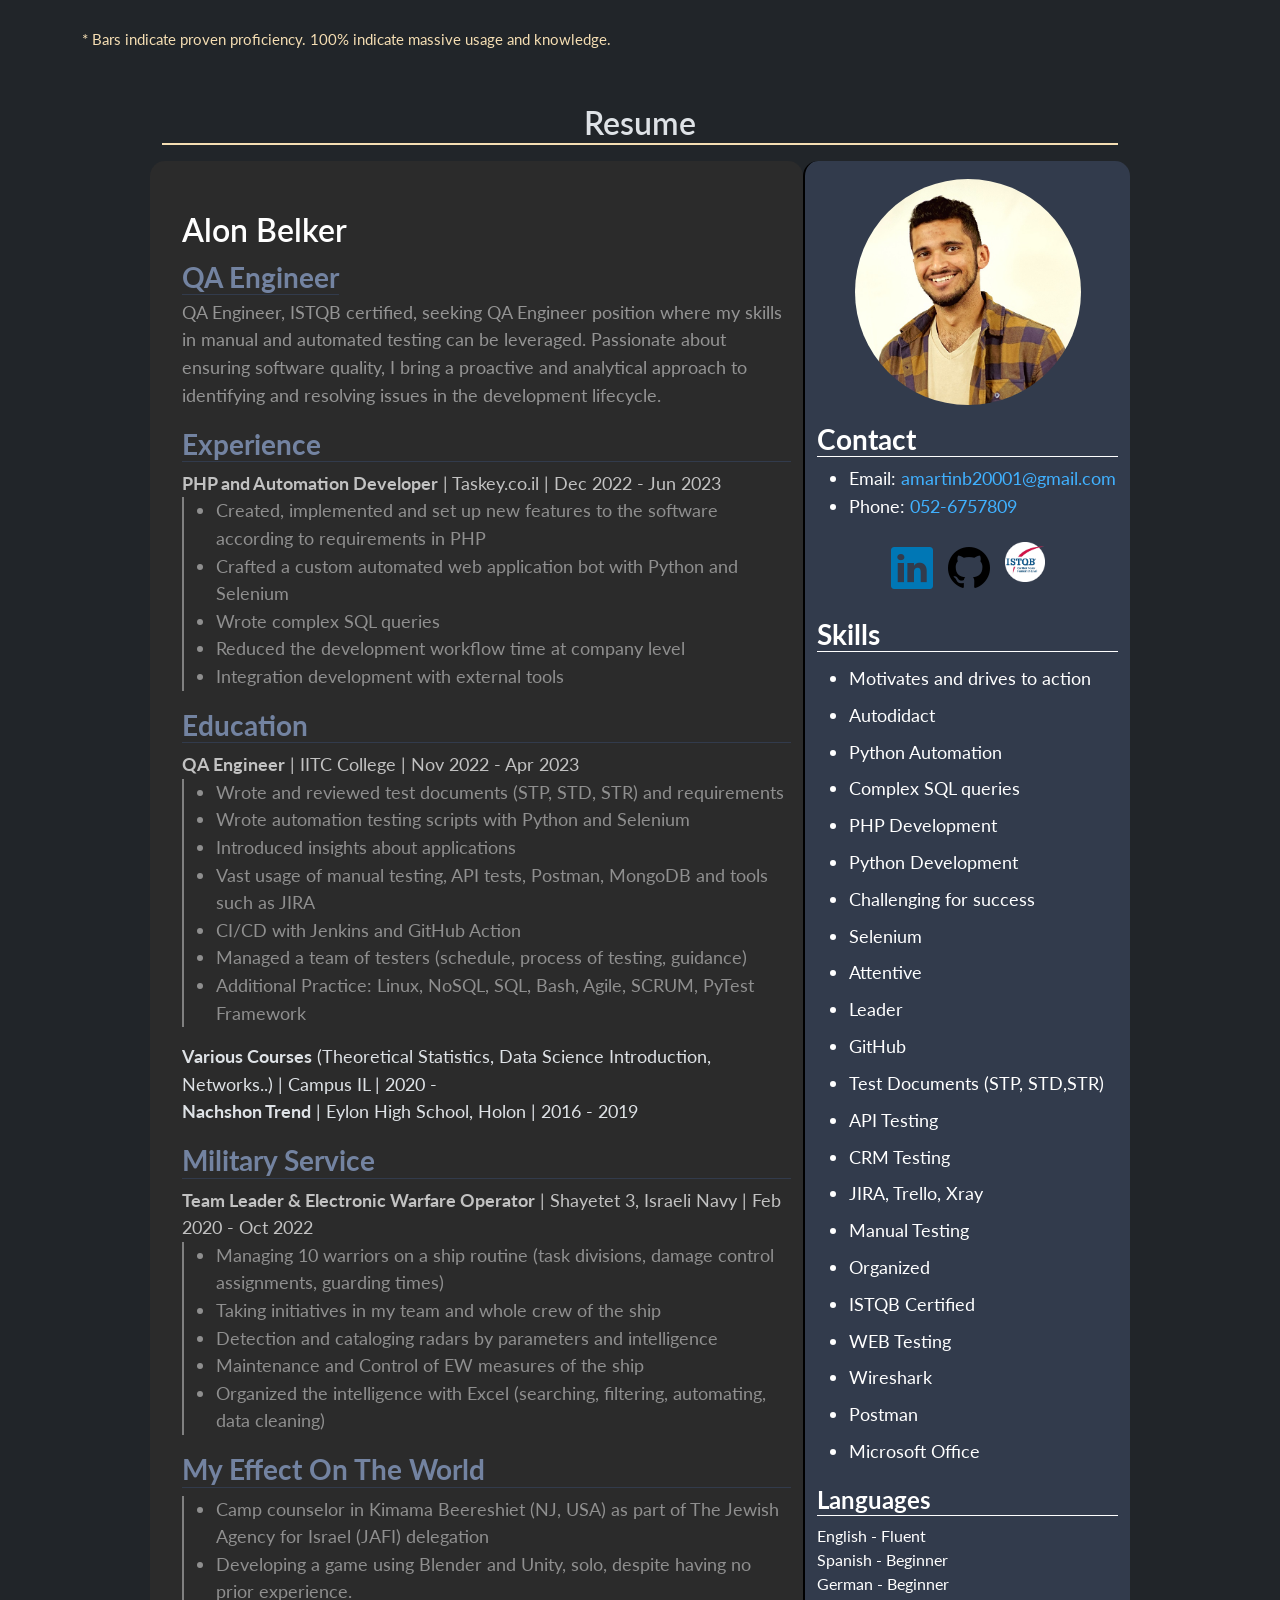
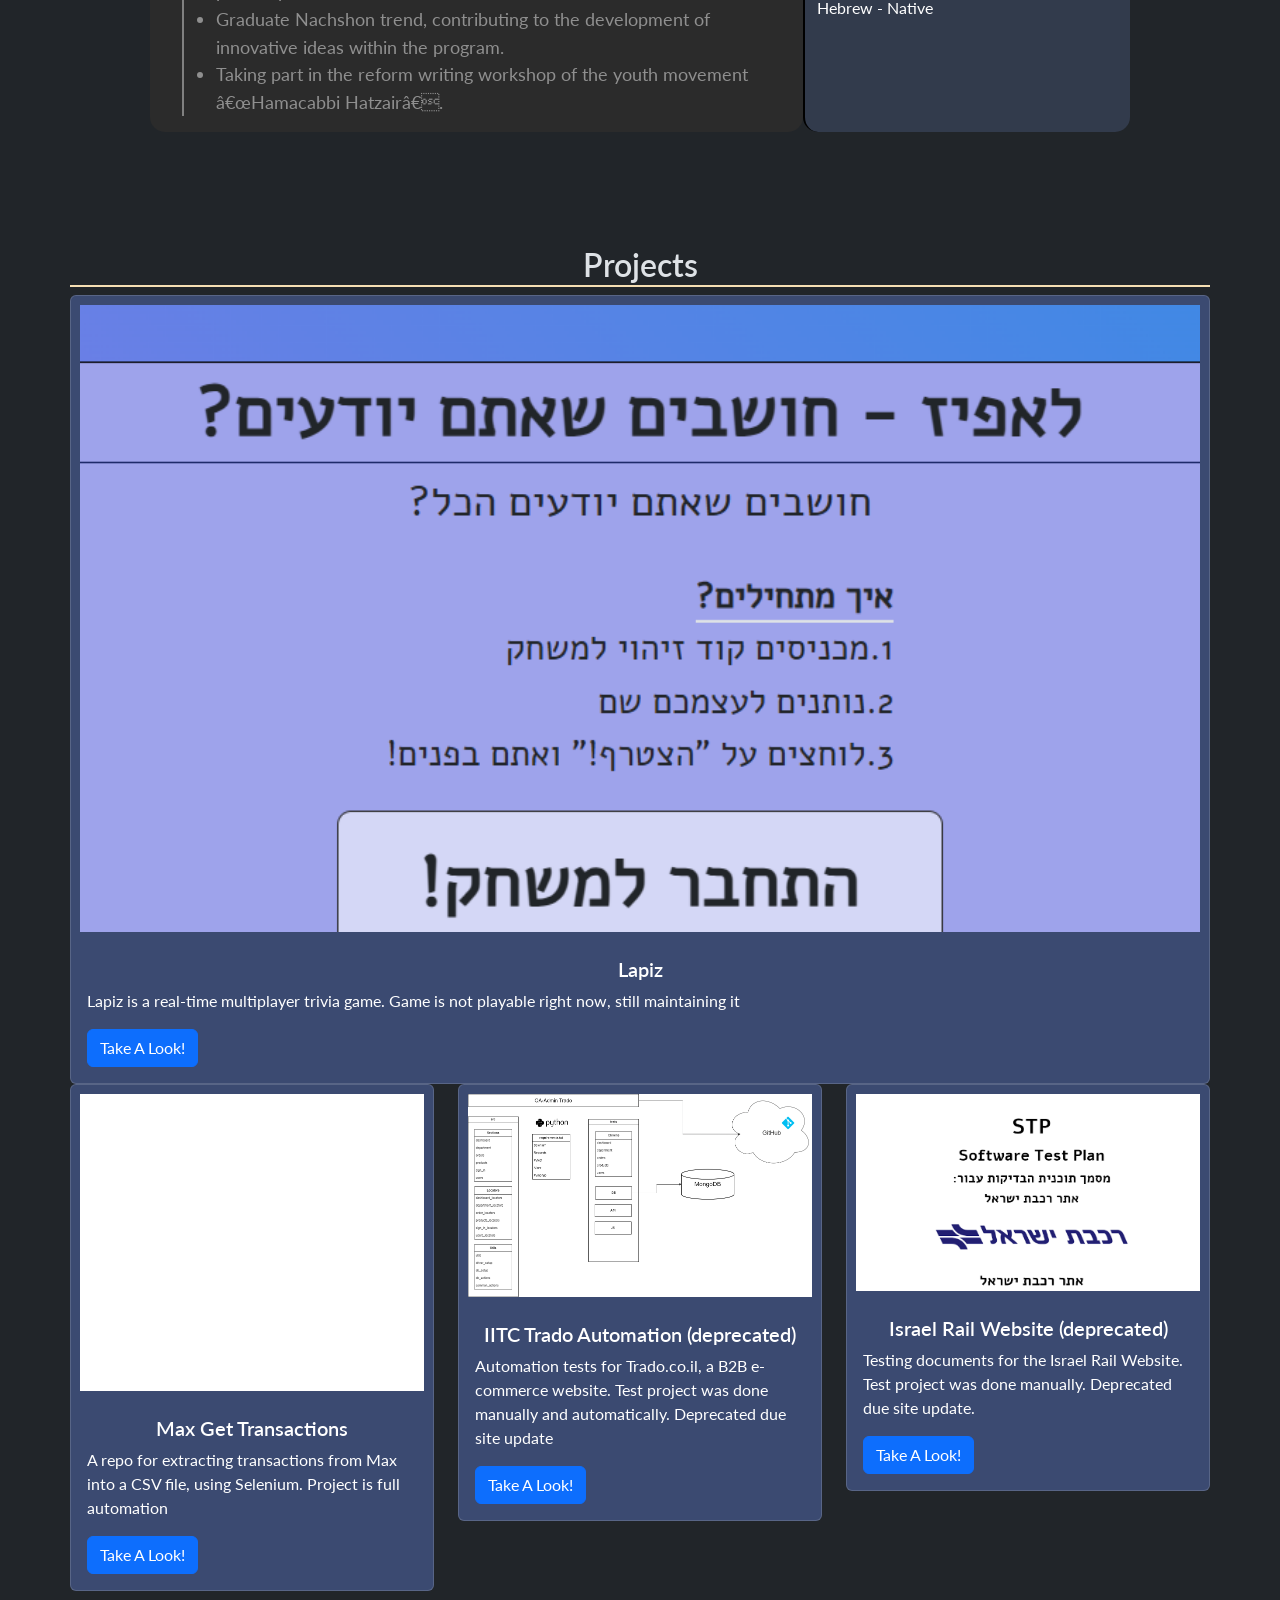
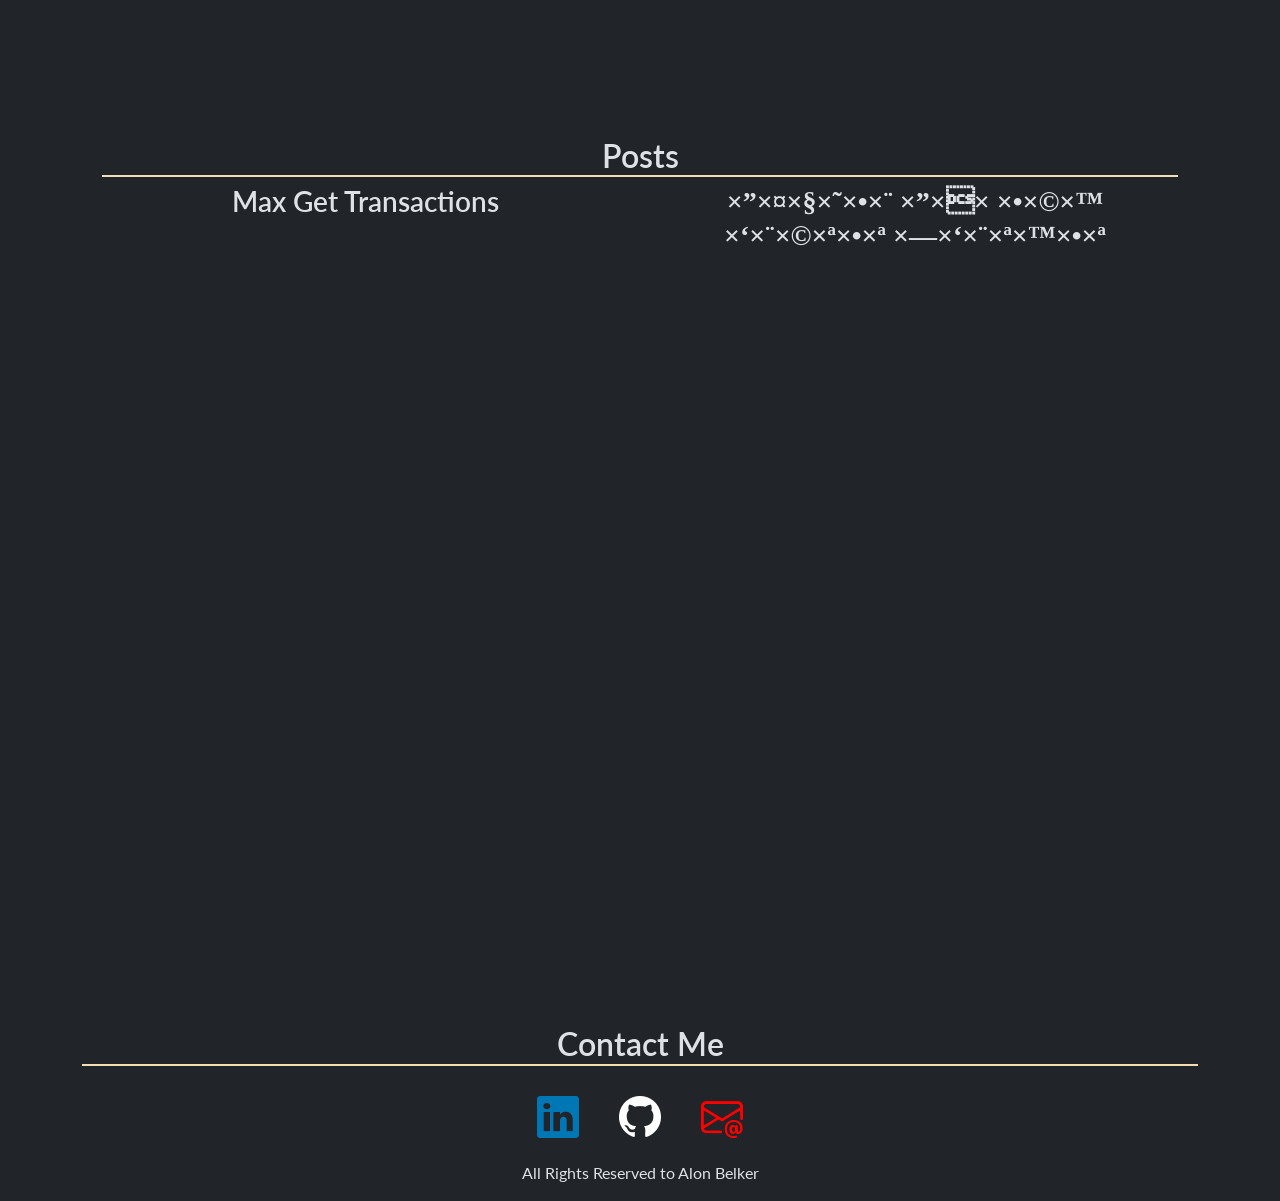
==== commit 561bf471: "image for lapiz" ====
--- a/index.html
+++ b/index.html
@@ -423,7 +423,7 @@
             <div class="row">
                 <div class="col">
                     <div class="card projects-card">
-                        <iframe class="card-img-top" style="padding: 1vh" alt="Demo" height="315" src="https://www.youtube.com/embed/W94_MA4hI7U?si=0qnd7hF2JUstsP8E" title="YouTube video player" frameborder="0" allow="accelerometer; autoplay; clipboard-write; encrypted-media; gyroscope; picture-in-picture; web-share" allowfullscreen></iframe>
+                        <a target="_blank" href="https://github.com/VSciFlight/IITC_trado_final_project"><img src="src/lapiz_homepage.png" class="card-img-top" alt="UML" style="padding: 1vh"></a>                        
                         <div class="card-body">
                             <h5 class="card-title">Lapiz</h5>
                             <p class="card-text">Lapiz is a real-time multiplayer trivia game. Game is not playable right now, still maintaining it</p>
@@ -431,8 +431,9 @@
                         </div>
                     </div>
                 </div>
-
-                </div>
+            </div>
+
+
             <div class="row">
 
                 <!-- cards to my projects on github, demos if possible -->
@@ -468,7 +469,7 @@
                             </div>
                         </div>
                     </div>
-                </div>
+            </div>
 
 
         </div>
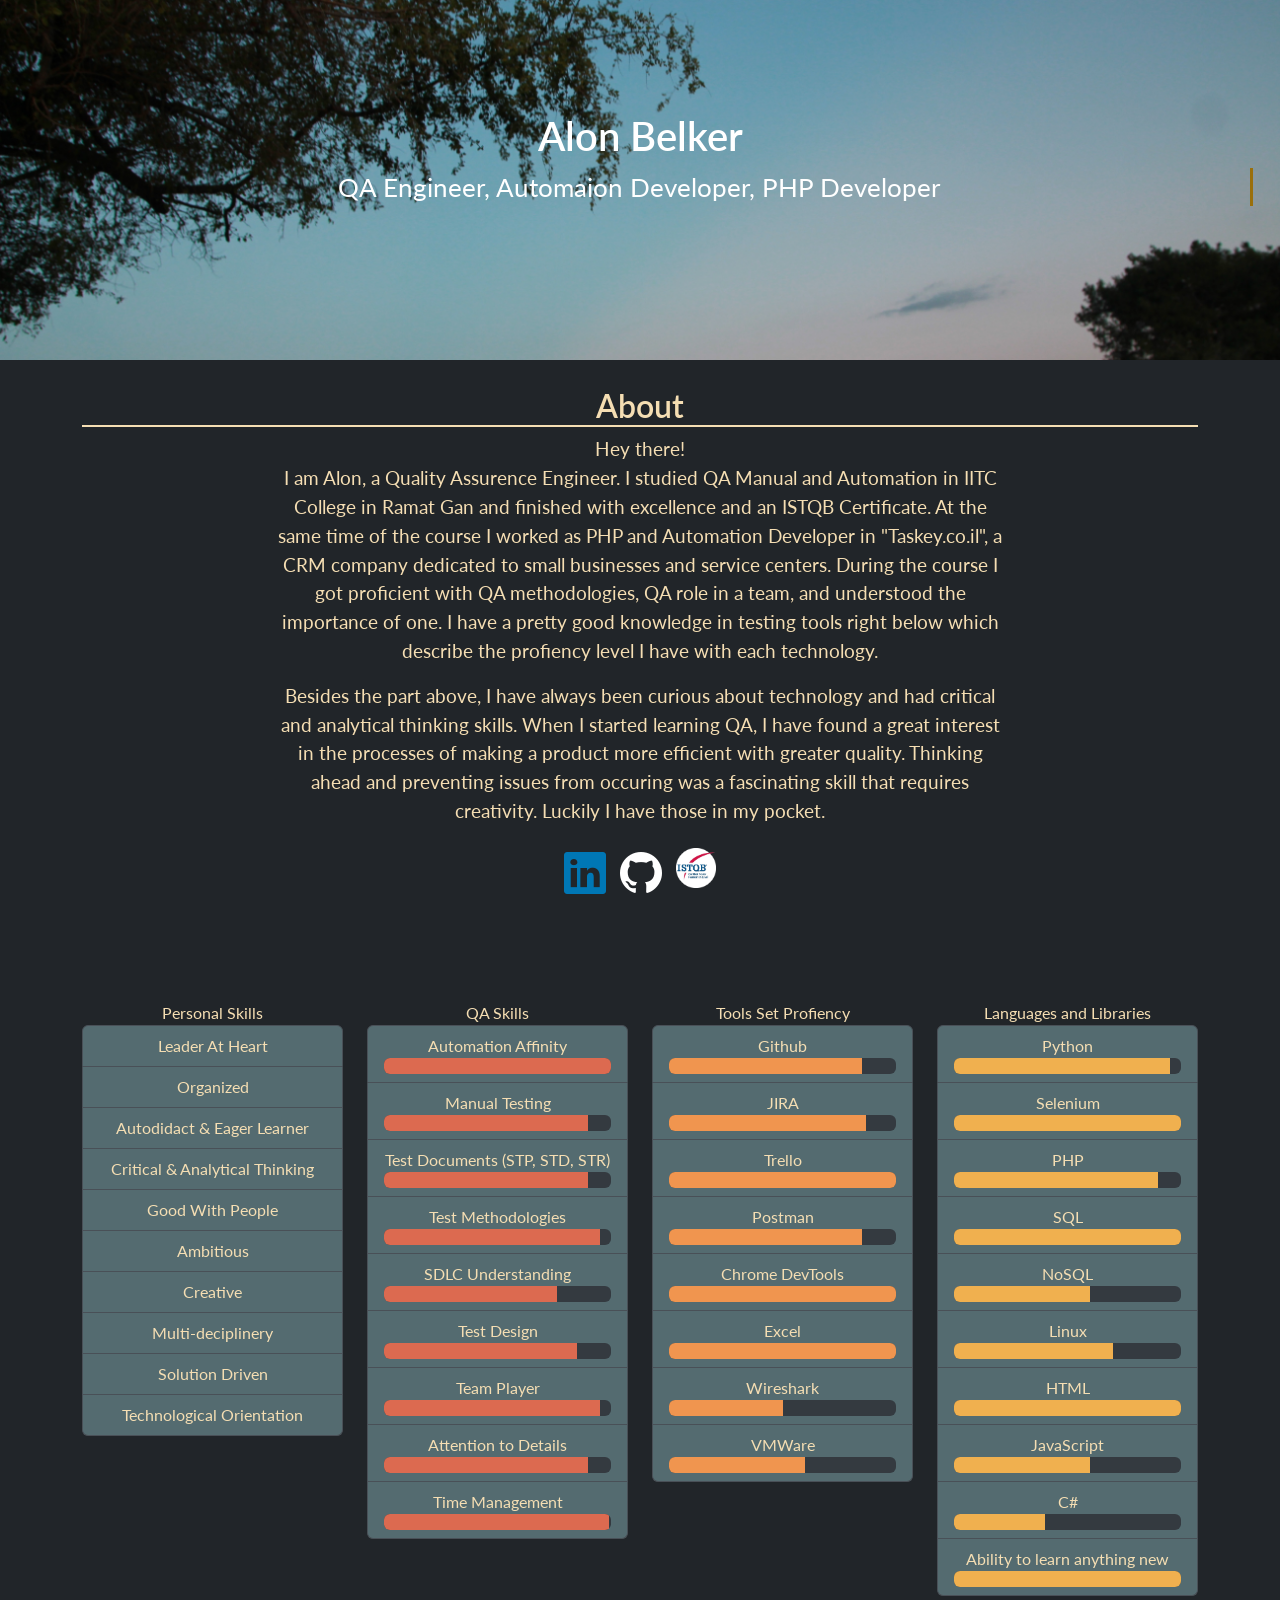
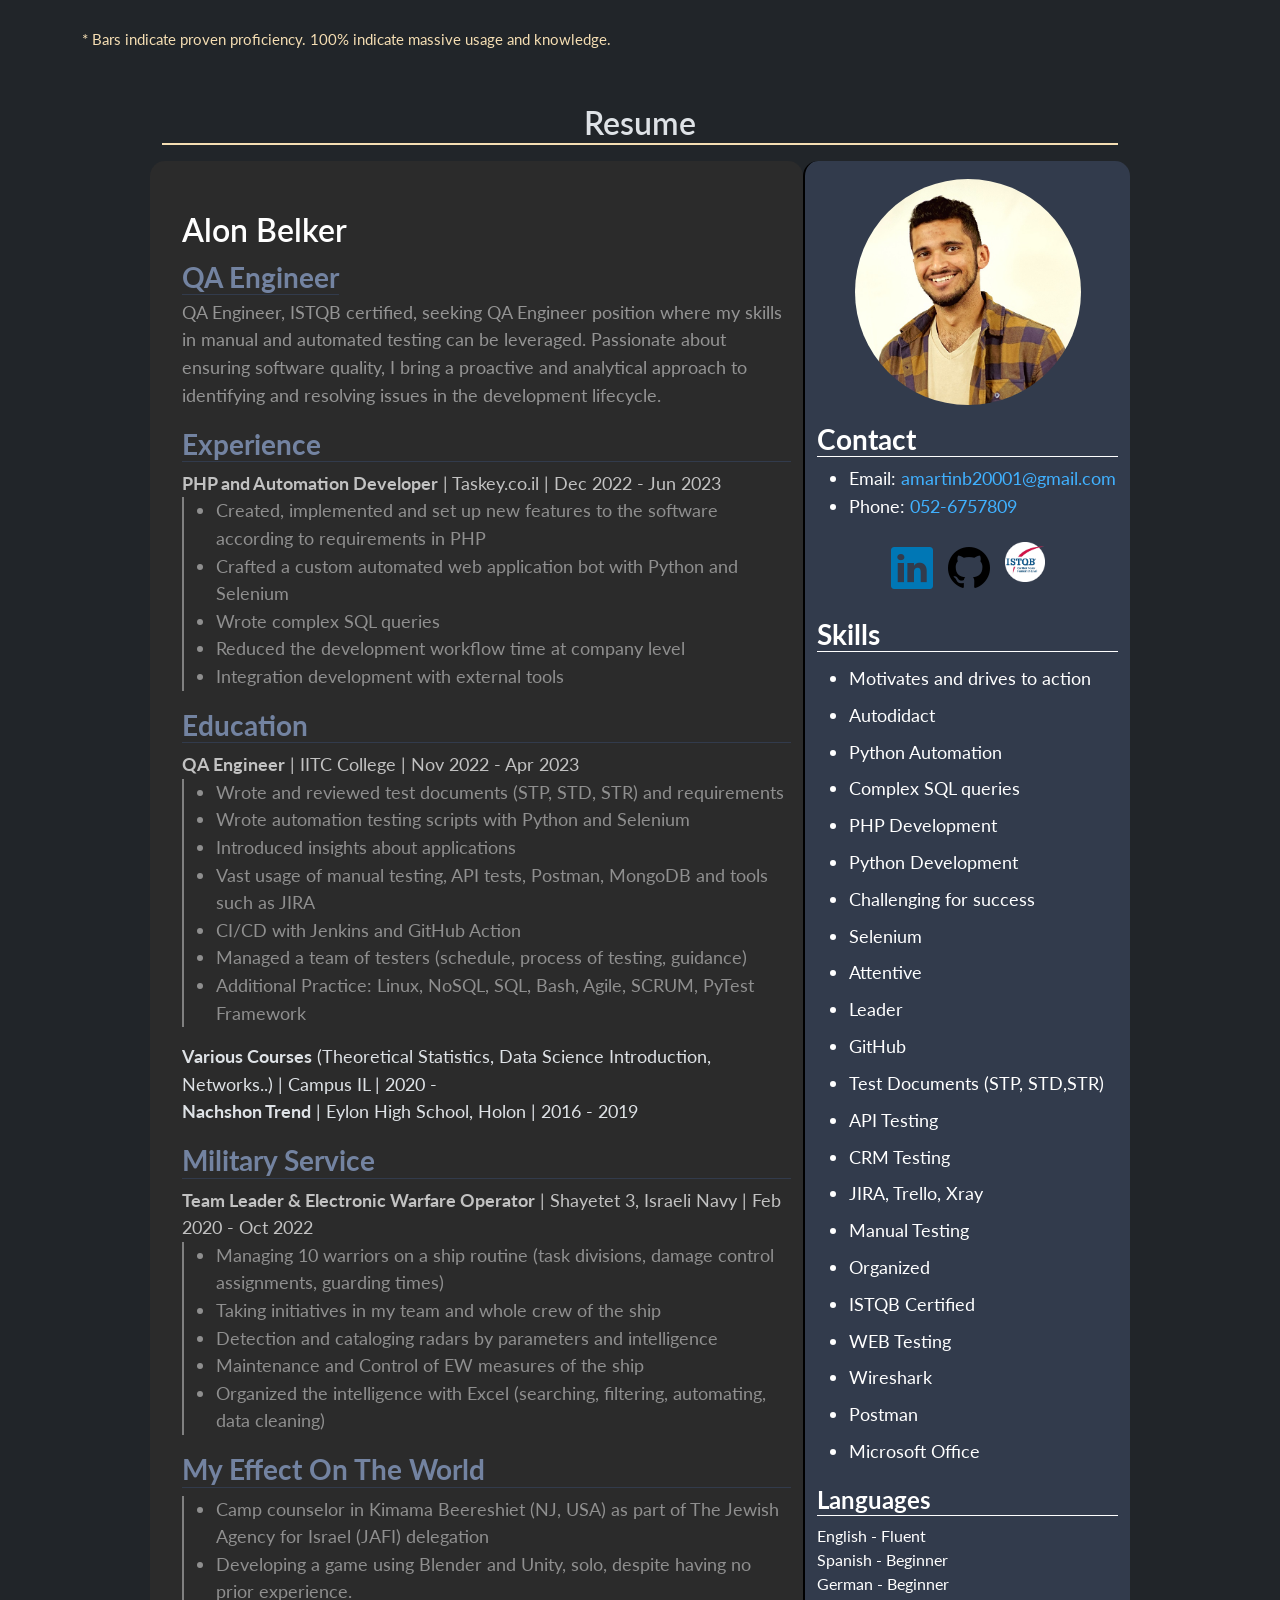
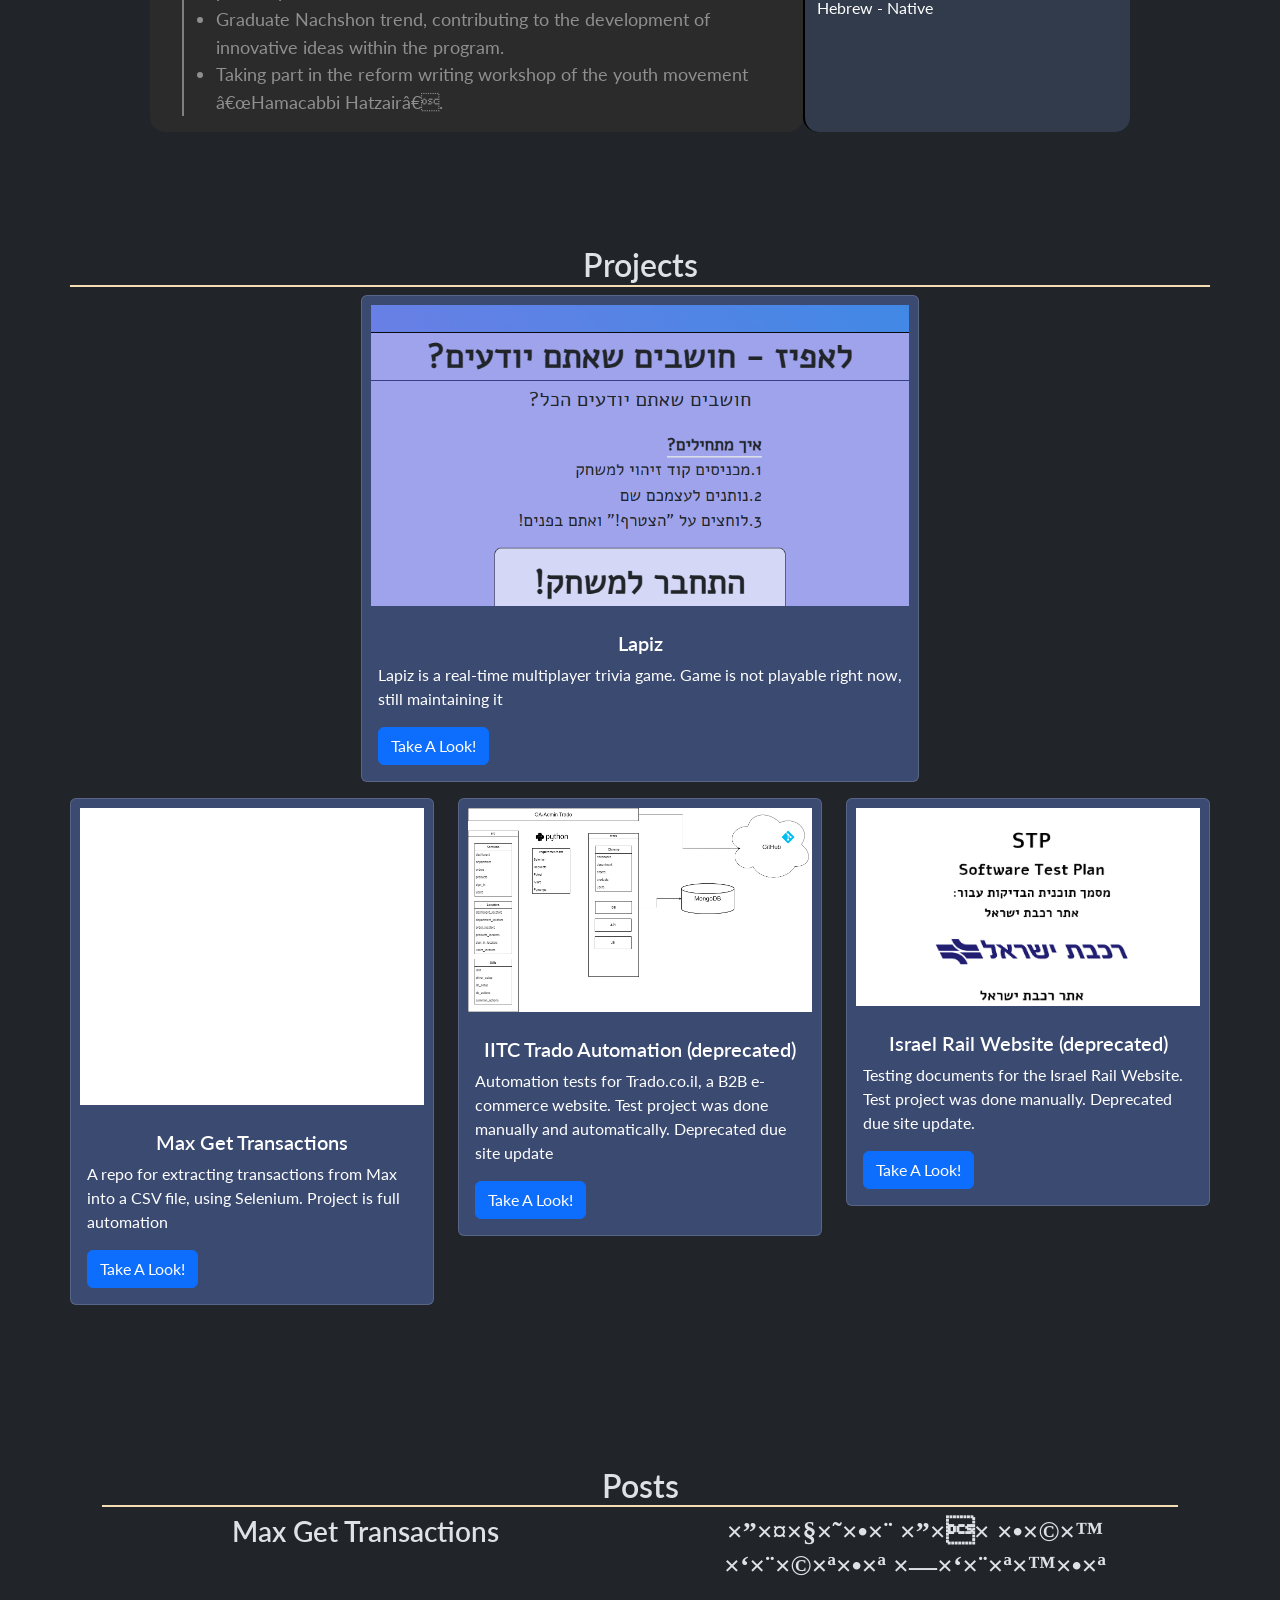
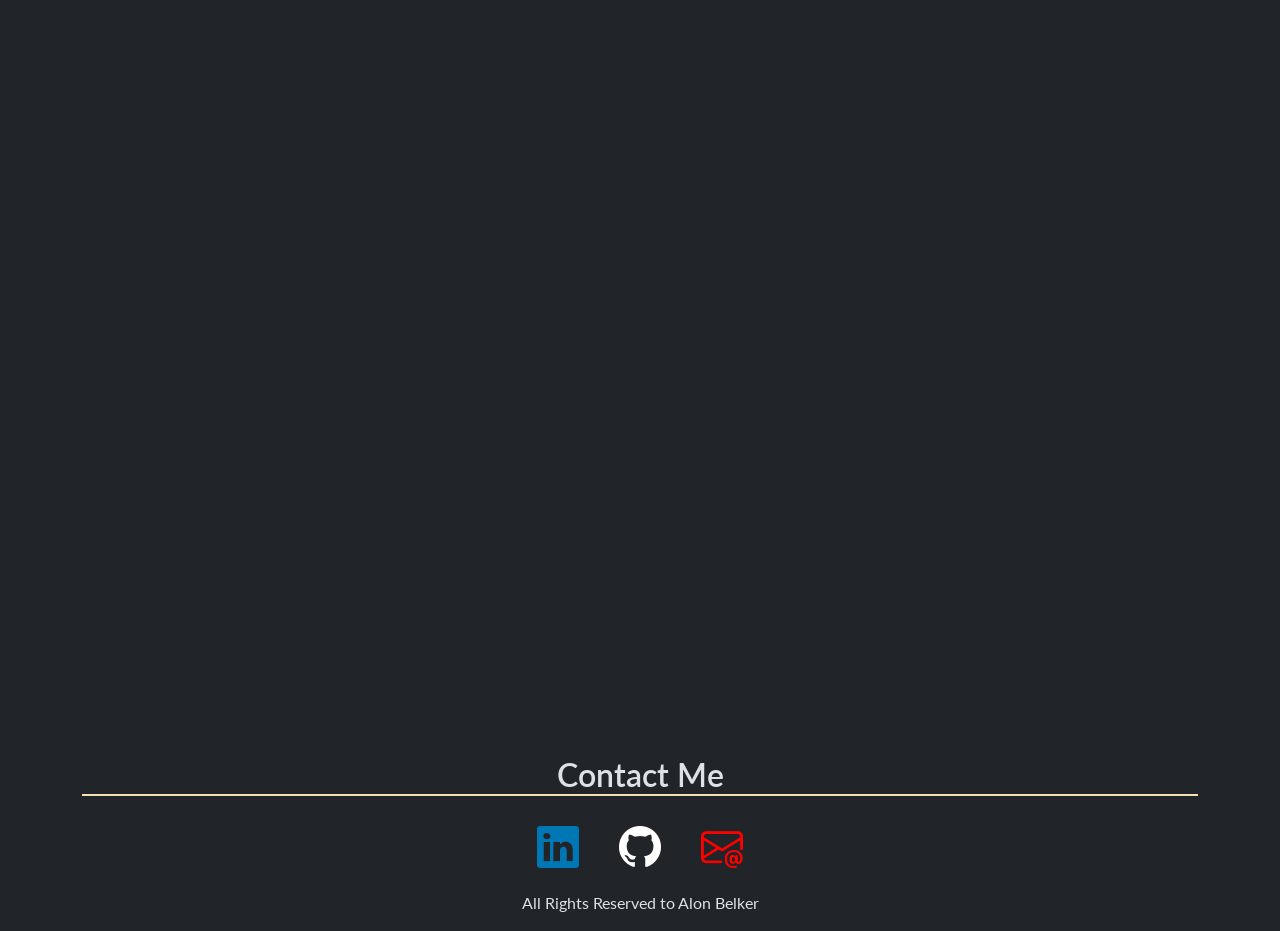
==== commit c28d7176: "Update index.html" ====
--- a/index.html
+++ b/index.html
@@ -420,8 +420,9 @@
     <section id="projects">
         <div class="container" style="padding: 60px 0px;" >
             <h2 class="title">Projects</h2>
-            <div class="row">
-                <div class="col">
+
+            <div class="row mb-3 justify-content-center">
+                <div class="col-6">
                     <div class="card projects-card">
                         <a target="_blank" href="https://github.com/VSciFlight/IITC_trado_final_project"><img src="src/lapiz_homepage.png" class="card-img-top" alt="UML" style="padding: 1vh"></a>                        
                         <div class="card-body">
@@ -434,7 +435,7 @@
             </div>
 
 
-            <div class="row">
+            <div class="row mb-3 ">
 
                 <!-- cards to my projects on github, demos if possible -->
                     <div class="col-4">
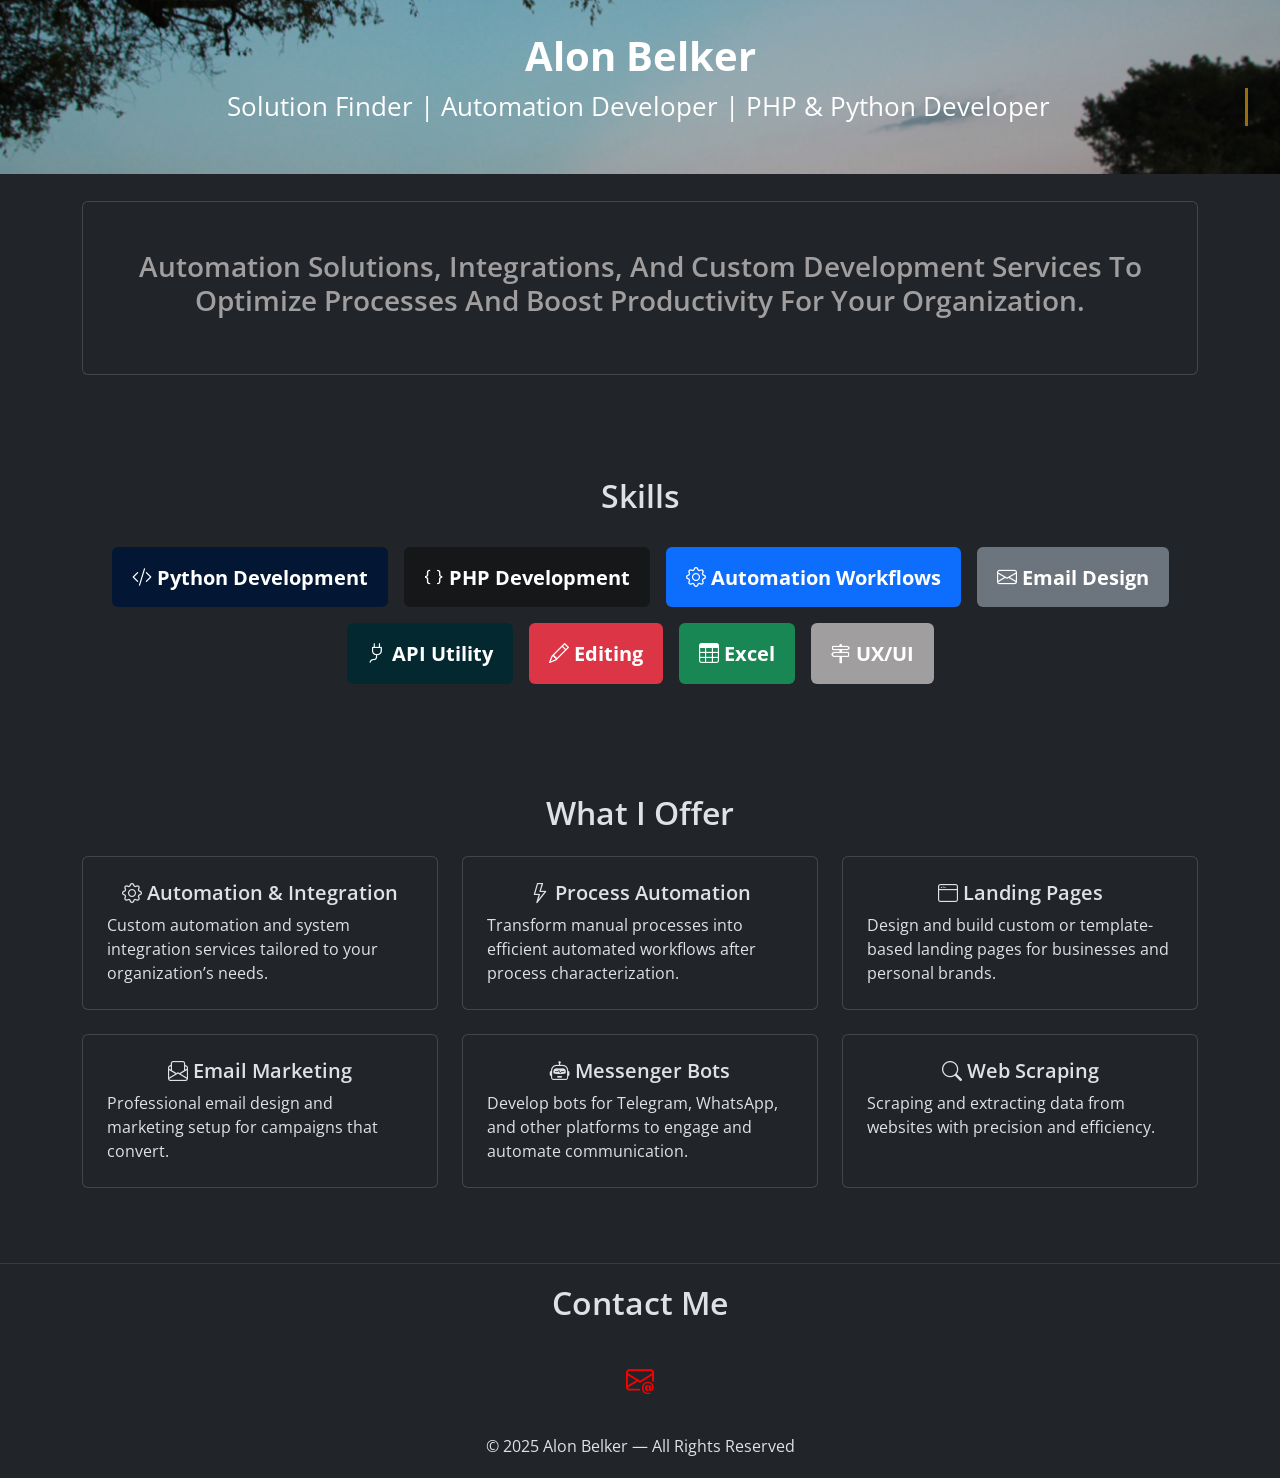
==== commit f9043131: "update" ====
--- a/index.html
+++ b/index.html
@@ -1,558 +1,101 @@
 <!DOCTYPE html>
 <html lang="en" data-bs-theme="dark">
 <head>
+    <meta charset="UTF-8">
+    <meta name="viewport" content="width=device-width, initial-scale=1.0">
+    <title>Alon Belker</title>
 
-    <meta name="viewport" content="width=device-width, initial-scale=1.0">
-    
-    <!-- <link href="https://cdn.jsdelivr.net/npm/bootstrap@5.3.3/dist/css/bootstrap.min.css" rel="stylesheet" integrity="sha384-QWTKZyjpPEjISv5WaRU9OFeRpok6YctnYmDr5pNlyT2bRjXh0JMhjY6hW+ALEwIH" crossorigin="anonymous"> -->    
     <link href="src/bootstrap.min.css" rel="stylesheet">
     <link rel="stylesheet" href="src/main.css">
-    
     <link rel="stylesheet" href="https://cdn.jsdelivr.net/npm/bootstrap-icons@1.11.3/font/bootstrap-icons.min.css">
-    
+
     <link rel="preconnect" href="https://fonts.googleapis.com">
     <link rel="preconnect" href="https://fonts.gstatic.com" crossorigin>
-    <link href="https://fonts.googleapis.com/css2?family=Lato&display=swap" rel="stylesheet">    
+    <link href="https://fonts.googleapis.com/css2?family=Noto+Sans+Math&family=Open+Sans:ital,wght@0,300..800;1,300..800&display=swap" rel="stylesheet">
 
-    <title> Alon Belker - Welcome </title>
 </head>
+<body>
 
+<!-- Hero Section -->
+<section id="hero" class="text-center">
+    <h1 class="fw-bold">Alon Belker</h1>
+    <p class="typed-out">Solution Finder | Automation Developer | PHP & Python Developer</p>
+</section>
 
-<body>
-<!-- Head -->
-    <section id="hero" class="justify-content-center">
-        
-        <div class="text-center" style="margin-top: 85px;">
-            <div>
-                <h1>Alon Belker</h1>
-                <div class="typed-out"><span>QA Engineer, Automaion Developer, PHP Developer</div>
-                    <!-- <span class="" aria-hidden="true">$</span> -->
-            </div>
+<!-- About -->
+<section id="about" class="container text-center mb-5">
+    <div class="card p-5 h-50">
+        <h3 style="color:#a09e9f;">Automation Solutions, Integrations, And Custom Development Services To Optimize Processes And Boost Productivity For Your Organization.</h3>
+    </div>
+</section>
 
-            <!-- <nav>
-                <div class="list-group list-group-horizontal">
-                    <a href="#about" class="list-group-item list-group-item-action ">About</a>
-                    <a href="#resume" class="list-group-item list-group-item-action ">CV</a>
-                    <a href="#projects" class="list-group-item list-group-item-action ">Projects</a>
-                    <a href="#extras" class="list-group-item list-group-item-action   ">Extras</a> 
-                </div>
-            </nav> -->
-        </div>
-    </section>
-        
-<!-- ABOUT -->
-    <section class="" id="about">
-        <div class="container text-center">
-            <h2 class="title">About</h2>
-            <div class="row justify-content-center">
-                
-                <div class="col-8">
-                    <!-- <label><b> Last Year </b></label>
-                    <p>
-                        Hey there!!
-                        I am Alon. In the last year I have taken a QA bootcamp in IITC College in Ramat Gan. 
-                        I finished it with excellence and with ISTQB Certificate. At the same time, 
-                        I worked as a PHP and Automation Developer in a small company called Taskey. 
-                        Its main product was a CRM system dedicated to small businesses and service centers.
-                        After the course has finished I continued to work there and was responsible for automation product which
-                        saved a lot of time for the companies that worked with Taskey.
-                        Mid-June was the time to say goodbye and fly to USA for a delegation through the Jewish Agency. 
-                        I became a counselor for children in Kimama summer camp in Alpine, New Jersey. 
-                        After wodnerful 10 weeks I continued to solo travel through the US.
-                        Came back in September and since then I am seeking a QA position. 
-                    </p> -->
-                    <p style="font-size: 1.2em;">
-                        Hey there! <br>
-                        I am Alon, a Quality Assurence Engineer.
-                        I studied QA Manual and Automation in IITC College in Ramat Gan and finished with excellence and an ISTQB Certificate.
-                        At the same time of the course I worked as PHP and Automation Developer in "Taskey.co.il", a CRM company dedicated to small businesses and service centers.
-                        During the course I got proficient with QA methodologies, QA role in a team, and understood the importance of one.
-                        I have a pretty good knowledge in testing tools right below which describe the profiency level I have with each technology. 
-                    </p>
-                    <p style="font-size: 1.2em;">
-                        Besides the part above, I have always been curious about technology and had critical and analytical thinking skills.
-                        When I started learning QA, I have found a great interest in the processes of making a product more efficient with greater quality.
-                        Thinking ahead and preventing issues from occuring was a fascinating skill that requires creativity. Luckily I have those in my pocket.
-                    </p>
-                    <div class="text-center">
-                        <a class="social-logo" alt="LinkedIn Profile" target="_blank" href="https://www.linkedin.com/in/alon-martin-belker/" style="color: #0077B5"><i class="bi bi-linkedin"></i></a>
-                        <a class="social-logo" alt="Github Page" target="_blank" href="https://www.github.com/VSciFlight" style="color: white"><i class="bi bi-github"></i></a>
-                        <a class="social-logo" alt="ISTQB Certificate" target="_blank" href="http://scr.istqb.org/?number=2014586" ><img src="src/istqb.png" width="40px" height="40px" style="vertical-align: text-top;" /></i></a>
-                    </div>
-                </div>
+<!-- Skills -->
+<section id="skills" class="container mb-5">
+    <h2 class="text-center mb-4">Skills</h2>
+    <div class="d-flex flex-wrap justify-content-center">
+        <span class="font-big badge bg-primary-subtle skill-badge"><i class="bi bi-code-slash"></i> Python Development</span>
+        <span class="font-big badge bg-secondary-subtle skill-badge"><i class="bi bi-braces"></i> PHP Development</span>
+        <span class="font-big badge bg-primary skill-badge"><i class="bi bi-gear"></i> Automation Workflows</span>
+        <span class="font-big badge bg-secondary skill-badge"><i class="bi bi-envelope"></i> Email Design</span>
+        <span class="font-big badge bg-info-subtle skill-badge"><i class="bi bi-plug"></i> API Utility</span>
+        <span class="font-big badge bg-danger skill-badge"><i class="bi bi-pencil"></i> Editing</span>
+        <span class="font-big badge bg-success skill-badge"><i class="bi bi-table"></i> Excel</span>
+        <span class="font-big badge bg-mocha skill-badge"><i class="bi bi-signpost-2"></i> UX/UI</span>
+    </div>
+</section>
 
-            </div>
-
-            <div id="attributes" class="row" style="margin-top: 5em; margin-bottom: 2em">
-                <div class="col-lg-3 col-6" style="margin-top: 1em">
-                    <label for="tools">Personal Skills</label><br>
-                    <div class="list-group desert-bg" id="qa_skills">
-                        <a class="list-group-item list-group-item-action">Leader At Heart </a>
-                        <a class="list-group-item list-group-item-action">Organized </a>
-                        <a class="list-group-item list-group-item-action">Autodidact & Eager Learner </a>
-                        <a class="list-group-item list-group-item-action">Critical & Analytical Thinking </a>
-                        <a class="list-group-item list-group-item-action">Good With People</a>
-                        <a class="list-group-item list-group-item-action">Ambitious </a>
-                        <a class="list-group-item list-group-item-action">Creative </a>
-                        <a class="list-group-item list-group-item-action">Multi-deciplinery </a>
-                        <a class="list-group-item list-group-item-action">Solution Driven </a>
-                        <a class="list-group-item list-group-item-action">Technological Orientation </a>
-                    </div>
-                </div>
-
-                <div class="col-lg-3 col-6" style="margin-top: 1em">
-                    <label for="qa_skills">QA Skills</label>
-                    <div class="list-group desert-bg" id="qa_skills">
-                        <a class="list-group-item list-group-item-action">Automation Affinity
-                            <div class="progress" role="progressbar" aria-valuenow="100" aria-valuemin="0" aria-valuemax="100">
-                                <div class="progress-bar desert-color-1" style="width: 100%"></div>
-                            </div>
-                        </a>
-                        
-                        <a class="list-group-item list-group-item-action">Manual Testing
-                            <div class="progress" role="progressbar" aria-valuenow="100" aria-valuemin="0" aria-valuemax="100">
-                                <div class="progress-bar desert-color-1" style="width: 90%"></div>
-                            </div>
-                        </a>
-                        <a class="list-group-item list-group-item-action">Test Documents (STP, STD, STR)
-                            <div class="progress" role="progressbar" aria-valuenow="100" aria-valuemin="0" aria-valuemax="100">
-                                <div class="progress-bar desert-color-1" style="width: 90%"></div>
-                            </div>
-                        </a>
-                        <a class="list-group-item list-group-item-action">Test Methodologies
-                            <div class="progress" role="progressbar" aria-valuenow="100" aria-valuemin="0" aria-valuemax="100">
-                                <div class="progress-bar desert-color-1" style="width: 95%"></div>
-                            </div>
-                        </a>
-                        <a class="list-group-item list-group-item-action">SDLC Understanding
-                            <div class="progress" role="progressbar" aria-valuenow="100" aria-valuemin="0" aria-valuemax="100">
-                                <div class="progress-bar desert-color-1" style="width: 76%"></div>
-                            </div>
-                        </a>
-                        <a class="list-group-item list-group-item-action">Test Design
-                            <div class="progress" role="progressbar" aria-valuenow="100" aria-valuemin="0" aria-valuemax="100">
-                                <div class="progress-bar desert-color-1" style="width: 85%"></div>
-                            </div>
-                        </a>
-                        <a class="list-group-item list-group-item-action">Team Player
-                            <div class="progress" role="progressbar" aria-valuenow="100" aria-valuemin="0" aria-valuemax="100">
-                                <div class="progress-bar desert-color-1" style="width: 95%"></div>
-                            </div>
-                        </a>
-                        <a class="list-group-item list-group-item-action">Attention to Details
-                            <div class="progress" role="progressbar" aria-valuenow="100" aria-valuemin="0" aria-valuemax="100">
-                                <div class="progress-bar desert-color-1" style="width: 90%"></div>
-                            </div>
-                        </a>
-                        <a class="list-group-item list-group-item-action">Time Management
-                            <div class="progress" role="progressbar" aria-valuenow="100" aria-valuemin="0" aria-valuemax="100">
-                                <div class="progress-bar desert-color-1" style="width: 99%"></div>
-                            </div>
-                        </a>
-                    </div>
-                </div>
-
-                <div class="col-lg-3 col-6" style="margin-top: 1em">
-                    <label for="tools"> Tools Set Profiency</label>
-                    <div class="list-group desert-bg" id="tools">
-                        <a class="list-group-item list-group-item-action">Github
-                            <div class="progress" role="progressbar" aria-valuenow="100" aria-valuemin="0" aria-valuemax="100">
-                                <div class="progress-bar desert-color-2" style="width: 85%"></div>
-                            </div>
-                        </a>
-                        <a class="list-group-item list-group-item-action">JIRA
-                            <div class="progress" role="progressbar" aria-valuenow="100" aria-valuemin="0" aria-valuemax="100">
-                                <div class="progress-bar desert-color-2" style="width: 87%"></div>
-                            </div>
-                        </a>
-                        <a class="list-group-item list-group-item-action">Trello
-                            <div class="progress" role="progressbar" aria-valuenow="100" aria-valuemin="0" aria-valuemax="100">
-                                <div class="progress-bar desert-color-2" style="width: 100%"></div>
-                            </div>
-                        </a>
-                        <a class="list-group-item list-group-item-action">Postman
-                            <div class="progress" role="progressbar" aria-valuenow="100" aria-valuemin="0" aria-valuemax="100">
-                                <div class="progress-bar desert-color-2" style="width: 85%"></div>
-                            </div>
-                        </a>
-                        <a class="list-group-item list-group-item-action">Chrome DevTools
-                            <div class="progress" role="progressbar" aria-valuenow="100" aria-valuemin="0" aria-valuemax="100">
-                                <div class="progress-bar desert-color-2" style="width: 100%"></div>
-                            </div>
-                        </a>
-                        <a class="list-group-item list-group-item-action" style="">Excel 
-                            <div class="progress" role="progressbar" aria-valuenow="100" aria-valuemin="0" aria-valuemax="100">
-                                <div class="progress-bar desert-color-2" style="width: 100%"></div>
-                            </div>
-                        </a>
-                        <a class="list-group-item list-group-item-action">Wireshark
-                            <div class="progress" role="progressbar" aria-valuenow="100" aria-valuemin="0" aria-valuemax="100">
-                                <div class="progress-bar desert-color-2" style="width: 50%"></div>
-                            </div>
-                        </a>
-                        <a class="list-group-item list-group-item-action">VMWare
-                            <div class="progress" role="progressbar" aria-valuenow="100" aria-valuemin="0" aria-valuemax="100">
-                                <div class="progress-bar desert-color-2" style="width: 60%"></div>
-                            </div>
-                        </a>
-                    </div>
-                </div>
-                
-                <div class="col-lg-3 col-6" style="margin-top: 1em">
-                    <label for="languages"> Languages and Libraries </label>
-                    <div class="list-group desert-bg" id="languages">
-
-                        <a class="list-group-item list-group-item-action">Python 
-                            <div class="progress" role="progressbar" aria-valuenow="100" aria-valuemin="0" aria-valuemax="100">
-                                <div class="progress-bar desert-color-3" style="width: 95%"></div>
-                              </div>
-                        </a>
-                        <a class="list-group-item list-group-item-action">Selenium 
-                            <div class="progress" role="progressbar" aria-valuenow="100" aria-valuemin="0" aria-valuemax="100">
-                                <div class="progress-bar desert-color-3" style="width: 100%"></div>
-                              </div>
-                        </a>
-                        <a class="list-group-item list-group-item-action">PHP 
-                            <div class="progress" role="progressbar" aria-valuenow="100" aria-valuemin="0" aria-valuemax="100">
-                                <div class="progress-bar desert-color-3" style="width: 90%"></div>
-                              </div>
-                        </a>
-                        <a class="list-group-item list-group-item-action">SQL
-                            <div class="progress" role="progressbar" aria-valuenow="100" aria-valuemin="0" aria-valuemax="100">
-                                <div class="progress-bar desert-color-3" style="width: 100%"></div>
-                            </div>
-                        </a>
-                        <a class="list-group-item list-group-item-action">NoSQL 
-                            <div class="progress" role="progressbar" aria-valuenow="100" aria-valuemin="0" aria-valuemax="100">
-                                <div class="progress-bar desert-color-3" style="width: 60%"></div>
-                            </div>
-                        </a>
-                        <a class="list-group-item list-group-item-action">Linux 
-                            <div class="progress" role="progressbar" aria-valuenow="100" aria-valuemin="0" aria-valuemax="100">
-                                <div class="progress-bar desert-color-3" style="width: 70%"></div>
-                            </div>
-                        </a>
-                        <a class="list-group-item list-group-item-action">HTML 
-                            <div class="progress" role="progressbar" aria-valuenow="100" aria-valuemin="0" aria-valuemax="100">
-                                <div class="progress-bar desert-color-3" style="width: 100%"></div>
-                            </div>
-                        </a>
-                        <a class="list-group-item list-group-item-action">JavaScript 
-                            <div class="progress" role="progressbar" aria-valuenow="100" aria-valuemin="0" aria-valuemax="100">
-                                <div class="progress-bar desert-color-3" style="width: 60%"></div>
-                            </div>
-                        </a>
-                        <a class="list-group-item list-group-item-action"> C#
-                            <div class="progress" role="progressbar" aria-valuenow="100" aria-valuemin="0" aria-valuemax="100">
-                                <div class="progress-bar desert-color-3" style="width: 40%"></div>
-                            </div>
-                        </a>
-                        <a class="list-group-item list-group-item-action"> Ability to learn anything new
-                            <div class="progress" role="progressbar" aria-valuenow="100" aria-valuemin="0" aria-valuemax="100">
-                                <div class="progress-bar desert-color-3" style="width: 100%"></div>
-                            </div>
-                        </a>
-
-                    </div>
-                </div>
-            </div>
-
-            <blockquoute class="blockquote">
-                <p style="text-align: left; font-size: 0.75em;">* Bars indicate proven proficiency. 100% indicate massive usage and knowledge.</p>
-        </blockquoute>
-
-        </div>
-    </section>
-    
-
-<!-- CV -->
-    <section class="" id="resume">
-        <div class="container" style="width: 80%">
-            <h2 class="title">Resume</h2>
-            <div class="row"  id="resume_qa" style="margin-top:1em">
-                
-                <div class="col-lg-8 col-sm-8 cv-content-bg" style="padding-left: 2em; padding-top: 2em">
-                    <div class="cv-section">
-                        <h2 style="text-align: left; color: white"> Alon Belker </h2>
-                        <span class="cv-main-header"> QA Engineer </span>
-                        <p style="color: #949494;">
-                            QA Engineer, ISTQB certified, seeking QA Engineer position where my
-                            skills in manual and automated testing can be leveraged. Passionate
-                            about ensuring software quality, I bring a proactive and analytical
-                            approach to identifying and resolving issues in the development lifecycle.
-                        </p>
-                    </div>
-
-                    <div class="cv-section">
-                        <h4 class="cv-main-header">Experience</h4>
-                        <label class="cv-main-sub-header"><b>PHP and Automation Developer</b> | Taskey.co.il | Dec 2022 - Jun 2023</label>
-                        <div class="cv-main-content">
-                            <ul>
-                                <li>Created, implemented and set up new features to the software according to
-                                    requirements in PHP</li>
-                                <li>Crafted a custom automated web application bot with Python and Selenium</li>
-                                <li>Wrote complex SQL queries</li>
-                                <li>Reduced the development workflow time at company level</li>
-                                <li>Integration development with external tools</li>
-                            </ul>
-                        </div>
-                    </div>
-
-                <div class="cv-section">
-                    <h4 class="cv-main-header">Education</h4>
-                    <div class="">
-                        <label class="cv-main-sub-header"><b>QA Engineer</b> | IITC College | Nov 2022 - Apr 2023</label>
-                        <div class="cv-main-content">
-                            <ul>
-                                <li>Wrote and reviewed test documents (STP, STD, STR) and requirements</li>
-                                <li>Wrote automation testing scripts with Python and Selenium</li>
-                                <li>Introduced insights about applications</li>
-                                <li>Vast usage of manual testing, API tests, Postman, MongoDB and tools such as JIRA</li>
-                                <li>CI/CD with Jenkins and GitHub Action</li>
-                                <li>Managed a team of testers (schedule, process of testing, guidance)</li>
-                                <li>Additional Practice: Linux, NoSQL, SQL, Bash, Agile, SCRUM, PyTest Framework</li>
-                            </ul>
-                        </div>
-                        <label><b>Various Courses</b><span> (Theoretical Statistics, Data Science Introduction, Networks..)</span> | Campus IL | 2020 - </label>
-                        <label><b>Nachshon Trend</b> | Eylon High School, Holon | 2016 - 2019</label>
-                    </div>
-                </div>
-                    
-                    <div class="cv-section">
-                        <h4 class="cv-main-header">Military Service</h4>
-                        <label class="cv-main-sub-header"><b>Team Leader & Electronic Warfare Operator</b> | Shayetet 3, Israeli Navy | Feb 2020 - Oct 2022</label>
-                        <div class="cv-main-content">
-                            <ul>
-                                <li>Managing 10 warriors on a ship routine (task divisions, damage control
-                                    assignments, guarding times)</li>
-                                <li>Taking initiatives in my team and whole crew of the ship</li>
-                                <li>Detection and cataloging radars by parameters and intelligence</li>
-                                <li>Maintenance and Control of EW measures of the ship</li>
-                                <li>Organized the intelligence with Excel (searching, filtering, automating, data
-                                    cleaning)</li>
-                            </ul>
-                        </div>
-                    </div>
-
-                    <div class="cv-section">
-                        <h4 class="cv-main-header">My Effect On The World</h4>
-                        <div class="cv-main-content">
-                            <ul>
-                                <li>Camp counselor in Kimama Beereshiet (NJ, USA) as part of The Jewish Agency for
-                                    Israel (JAFI) delegation</li>
-                                <li>Developing a game using Blender and Unity, solo, despite having no prior experience.</span>     
-                                <li>Graduate Nachshon trend, contributing to the development of innovative ideas
-                                    within the program.</li>     
-                                <li>Taking part in the reform writing workshop of the youth movement “Hamacabbi
-                                    Hatzair”.</li>   
-                            </ul>  
-                        </div>
-                    </div>  
-                
-                </div>
-                
-                <div class="col-lg-4 col-sm-4 cv-contact-bg">
-                    <div class="cv-section text-center">
-                        <img src="src/profile_img.jpg" style="border-radius: 100%; max-width: 75%;" />
-                    </div>
-                    
-                    <div class="cv-section">
-                        <h4 class="cv-contact-header"> Contact </h4>
-                        <ul>
-                            <li>Email: <a class="link-offset-2 link-offset-3-hover link-underline link-underline-opacity-0 link-underline-opacity-75-hover" href="mailto:amartinb20001@gmail.com"> amartinb20001@gmail.com </a></li>
-                            <li>Phone: <a class="link-offset-2 link-offset-3-hover link-underline link-underline-opacity-0 link-underline-opacity-75-hover" href="tel: 0526757809"> 052-6757809 </a></li>
-                        </ul>
-                        <div class="text-center">
-                            <a class="social-logo" target="_blank" href="https://www.linkedin.com/in/alon-martin-belker/" style="color: #0077B5"><i class="bi bi-linkedin"></i></a>
-                            <a class="social-logo" target="_blank" href="https://www.github.com/VSciFlight" style="color: black"><i class="bi bi-github"></i></a>
-                            <a class="social-logo" target="_blank" href="http://scr.istqb.org/?number=2014586" ><img src="src/istqb.png" width="40px" height="40px" style="vertical-align: text-top;" /></i></a>
-                        </div>
-                    </div>
-
-                    <div class="cv-section">
-                        <h4 class="cv-contact-header"> Skills </h4>
-                        <ul style="line-height: 2;">
-                            <li>Motivates and drives to action</li>
-                            <li>Autodidact</li>
-                            <li>Python Automation</li>
-                            <li>Complex SQL queries</li>
-                            <li>PHP Development</li>
-                            <li>Python Development</li>
-                            <li>Challenging for success</li>
-                            <li>Selenium</li>
-                            <li>Attentive</li>
-                            <li>Leader</li>
-                            <li>GitHub</li>
-                            <li>Test Documents (STP, STD,STR)</li>
-                            <li>API Testing</li>
-                            <li>CRM Testing</li>
-                            <li>JIRA, Trello, Xray</li>
-                            <li>Manual Testing</li>
-                            <li>Organized</li>
-                            <li>ISTQB Certified</li>
-                            <li>WEB Testing</li>
-                            <li>Wireshark</li>
-                            <li>Postman</li>
-                            <li>Microsoft Office </li>
-                        </ul>
-                    </div>
-
-
-                    <div>
-                        <h4 class="cv-contact-header"> Languages </h4>
-                        <span>English - Fluent</span><br>
-                        <span>Spanish - Beginner</span><br>
-                        <span>German - Beginner</span><br>
-                        <span>Hebrew - Native</span>
-                    </div>
-
-            </div>
-            <!-- find a way to express my pdf inside here, seamlessly -->
-            <!-- summary -->
-            <!-- experience -->
-            <!-- education -->
-            <!-- affects V -->
-            <!-- Trivia -->
-        </div>
-    </section>
-
-<!-- PROJECTS -->
-    <section id="projects">
-        <div class="container" style="padding: 60px 0px;" >
-            <h2 class="title">Projects</h2>
-
-            <div class="row mb-3 justify-content-center">
-                <div class="col-6">
-                    <div class="card projects-card">
-                        <a target="_blank" href="https://github.com/VSciFlight/IITC_trado_final_project"><img src="src/lapiz_homepage.png" class="card-img-top" alt="UML" style="padding: 1vh"></a>                        
-                        <div class="card-body">
-                            <h5 class="card-title">Lapiz</h5>
-                            <p class="card-text">Lapiz is a real-time multiplayer trivia game. Game is not playable right now, still maintaining it</p>
-                            <a target="_blank" href="https://www.lapiz.co.il" class="btn btn-primary">Take A Look!</a>
-                        </div>
-                    </div>
-                </div>
-            </div>
-
-
-            <div class="row mb-3 ">
-
-                <!-- cards to my projects on github, demos if possible -->
-                    <div class="col-4">
-                        <div class="card projects-card">
-                            <iframe class="card-img-top" style="padding: 1vh" alt="Demo" height="315" src="https://www.youtube.com/embed/W94_MA4hI7U?si=0qnd7hF2JUstsP8E" title="YouTube video player" frameborder="0" allow="accelerometer; autoplay; clipboard-write; encrypted-media; gyroscope; picture-in-picture; web-share" allowfullscreen></iframe>
-                            <div class="card-body">
-                                <h5 class="card-title">Max Get Transactions</h5>
-                                <p class="card-text">A repo for extracting transactions from Max into a CSV file, using Selenium. Project is full automation</p>
-                                <a target="_blank" href="https://github.com/VSciFlight/max-get-transactions" class="btn btn-primary">Take A Look!</a>
-                            </div>
-                        </div>
-                    </div>
-                
-                    <div class="col-4">
-                        <div class="card projects-card">
-                            <a target="_blank" href="https://github.com/VSciFlight/IITC_trado_final_project"><img src="src/qa_trado_thumb.png" class="card-img-top" alt="UML" style="padding: 1vh"></a>
-                            <div class="card-body">
-                                <h5 class="card-title">IITC Trado Automation (deprecated)</h5>
-                                <p class="card-text">Automation tests for Trado.co.il, a B2B e-commerce website. Test project was done manually and automatically. Deprecated due site update</p>
-                                <a target="_blank" href="https://github.com/VSciFlight/IITC_trado_final_project" class="btn btn-primary">Take A Look!</a>
-                            </div>
-                        </div>
-                    </div>
-
-                    <div class="col-4">
-                        <div class="card projects-card">
-                            <a target="_blank" href="https://drive.google.com/drive/folders/11OUgqWaH7SZd_Xm_mraNSO96l8GLzSIo?usp=drive_link"><img src="src/israel_rail_stp.png" class="card-img-top" alt="Docs" style="padding: 1vh"></a>
-                            <div class="card-body">
-                                <h5 class="card-title">Israel Rail Website (deprecated)</h5>
-                                <p class="card-text">Testing documents for the Israel Rail Website. Test project was done manually. Deprecated due site update.</p>
-                                <a target="_blank" href="https://drive.google.com/drive/folders/11OUgqWaH7SZd_Xm_mraNSO96l8GLzSIo?usp=drive_link" class="btn btn-primary">Take A Look!</a>
-                            </div>
-                        </div>
-                    </div>
-            </div>
-
-
-        </div>
-    </section>
-
-
-    <section id="posts" class="d-none d-lg-block">
-        <div class="container" style="padding: 2em">
-            <h2 class="title">Posts</h2>
-
-            <div class="row text-center">
-
-                <div class="col-6">
-                    <h3>Max Get Transactions</h3>
-                    <iframe src="https://www.linkedin.com/embed/feed/update/urn:li:ugcPost:7163833160554815488" height="700" width="450" frameborder="0" allowfullscreen="" title="Embedded post"></iframe>
-                </div>
-
-                <div class="col-6">
-                    <h3 style="font-family: 'Alef';">הפקטור האנושי ברשתות חברתיות</h3>
-                    <iframe src="https://www.linkedin.com/embed/feed/update/urn:li:share:7131205396068749315" height="700" width="450" frameborder="0" allowfullscreen="" title="Embedded post"></iframe>
-                </div>
-
+<!-- Offerings -->
+<section id="offerings" class="container mb-5">
+    <h2 class="text-center mb-4">What I Offer</h2>
+    <div class="row g-4">
+        <div class="col-md-4">
+            <div class="card p-4 h-100">
+                <h5 class="card-title"><i class="bi bi-gear"></i> Automation & Integration</h5>
+                <p class="card-text">Custom automation and system integration services tailored to your organization’s needs.</p>
             </div>
         </div>
-
-
-
-    </section>
-
-<!-- ADDITIONAL/EXTERNAL/TRIVIA -->
-    <!-- embedding linkedin posts that may be relevant to be shown here -->
-    <!-- <section id="extras">
-
-        <div class="container" id="extras" style="padding: 60px 0px;" >
-            <h2>Extras</h2>
-            <div class="accordion" id="accordion_extras">
-                <div class="accordion-item">
-                  <h2 class="accordion-header">
-                    <button class="accordion-button" type="button" data-bs-toggle="collapse" data-bs-target="#extras_trivia" aria-expanded="false" aria-controls="extras_trivia">
-                      <b>Fun Facts</b>
-                    </button>
-                  </h2>
-                  <div id="extras_trivia" class="accordion-collapse collapse" data-bs-parent="#accordion_extras">
-                    <div class="accordion-body">
-                        <ul class="list-group">
-                            <a class="list-group-item">During the Kimama summer camp in New Jersey I managed a satire newspaper for the counselors of the camp</a>
-                            <a class="list-group-item">Also during the camp I managed its meme group and made dozens of successful memes</a>
-                            <a class="list-group-item">I started learning Chess <i class="bi bi-chess"></i></a>
-                        </ul>
-                    </div>
-                  </div>
-                </div>
-
+        <div class="col-md-4">
+            <div class="card p-4 h-100">
+                <h5 class="card-title"><i class="bi bi-lightning"></i> Process Automation</h5>
+                <p class="card-text">Transform manual processes into efficient automated workflows after process characterization.</p>
             </div>
-
-                Additional notes such as:
-                - developing a game in Unity with no prior experience or knowledge plus link to the game itself
-                - Taking part in JAFI delegation for the summer camps.
-                - Macabbi Tzair thing
-                - Nachshon ?
-                - Other contributions I will need to remember
-                - Significant things I have done
-            
         </div>
-    </section> -->
-        
-</body>
-
-
-<footer>
-    <div class="container">
-
-        <div class="text-center">
-            <h2 class="title">Contact Me</h2>
-            <a class="btn btn-link social-logo" target="_blank" href="https://www.linkedin.com/in/alon-martin-belker" style="color: #0077B5"><i class="bi bi-linkedin"></i></a>
-            <a class="btn btn-link social-logo" target="_blank" href="https://www.github.com/VSciFlight" style="color: white"><i class="bi bi-github"></i></a>
-            <a class="btn btn-link social-logo" target="_blank" href="mailto:amartinb20001@gmail.com" style="color: red"><i class="bi bi-envelope-at"></i></a>
+        <div class="col-md-4">
+            <div class="card p-4 h-100">
+                <h5 class="card-title"><i class="bi bi-window"></i> Landing Pages</h5>
+                <p class="card-text">Design and build custom or template-based landing pages for businesses and personal brands.</p>
+            </div>
+        </div>
+        <div class="col-md-4">
+            <div class="card p-4 h-100">
+                <h5 class="card-title"><i class="bi bi-envelope-paper"></i> Email Marketing</h5>
+                <p class="card-text">Professional email design and marketing setup for campaigns that convert.</p>
+            </div>
+        </div>
+        <div class="col-md-4">
+            <div class="card p-4 h-100">
+                <h5 class="card-title"><i class="bi bi-robot"></i> Messenger Bots</h5>
+                <p class="card-text">Develop bots for Telegram, WhatsApp, and other platforms to engage and automate communication.</p>
+            </div>
+        </div>
+        <div class="col-md-4">
+            <div class="card p-4 h-100">
+                <h5 class="card-title"><i class="bi bi-search"></i> Web Scraping</h5>
+                <p class="card-text">Scraping and extracting data from websites with precision and efficiency.</p>
+            </div>
         </div>
     </div>
-    <p class="text-center"> All Rights Reserved to Alon Belker </p>
-    <!-- <script src="https://cdn.jsdelivr.net/npm/bootstrap@5.3.3/dist/js/bootstrap.bundle.min.js" integrity="sha384-YvpcrYf0tY3lHB60NNkmXc5s9fDVZLESaAA55NDzOxhy9GkcIdslK1eN7N6jIeHz" crossorigin="anonymous"></script> -->
+</section>
+
+<!-- Footer -->
+<footer class="text-center">
+    <h2>Contact Me</h2>
+    <!-- <a class="btn btn-link social-logo" target="_blank" href="https://www.linkedin.com/in/alon-martin-belker" style="color: #0077B5"><i class="bi bi-linkedin fs-3"></i></a>
+    <a class="btn btn-link social-logo" target="_blank" href="https://www.github.com/VSciFlight" style="color: white"><i class="bi bi-github fs-3"></i></a> -->
+    <a class="btn btn-link social-logo" target="_blank" href="mailto:amartinb20001@gmail.com" style="color: red"><i class="bi bi-envelope-at fs-3"></i></a>
+    <p class="mt-3 mb-0">© 2025 Alon Belker — All Rights Reserved</p>
     <script src="src/bootstrap.bundle.min.js"></script>
-    
 </footer>
-</html>+
+</body>
+</html>
--- a/src/main.css
+++ b/src/main.css
@@ -1,5 +1,9 @@
+:root {
+    --mocha: #a09e9f;
+}
+
 * {
-    font-family: "Lato";
+    font-family: "Open Sans", Arial, sans-serif;
 }
 #main {
     margin-left: 100px;
@@ -19,9 +23,16 @@
     padding: 3vh;
 }
 
+footer {
+    padding: 20px;
+    border-top: 1px solid rgba(255,255,255,0.1);
+    margin-top: 40px;
+}
+
+
 #hero {
+    padding: 2em;
     width: 100%;
-    height: 40vh;
     /* background-color: snow; */
     background: url("bg_img.jpg") bottom center no-repeat;
     background-size: cover;
@@ -33,13 +44,10 @@
     color: wheat;
 
 }
-.lato-regular {
-    font-family: "Lato", sans-serif;
-    font-weight: 400;
-    font-style: normal;
-  }
   
-
+.font-big {
+    font-size: 1.25em;
+}
 .social-logo {
     margin: 5px;
     font-size:42px
@@ -64,58 +72,18 @@
 .desert-color-4 {
     background-color: #F0794F;
 }
-
-.cv-contact-bg{
-    background-color: #323b4c;
-    color: white;
-    border-left: solid 2px black;
-    border-radius: 15px;
-    overflow: auto;
-}
-.cv-contact-header {
-    color: white;
-    font-weight: bold;
-    text-align: left;
-    font-size: 1.5em;
-    border-bottom: solid 1px white;
+.bg-mocha {
+    background-color: var(--mocha);
 }
 
-.cv-content-bg {
-    background-color: #2b2b2b;
-    /* background-color: white; */
-    border-radius: 15px;
+.card:hover {
+    transform: translateY(-8px);
+    transition: transform 0.2s;
 }
 
-.cv-main-header {
-    color: #7383a1;
-    /* color: #323b4c; */
-    font-weight: bold;
-    text-align: left;
-    font-size: 1.5em;
-    border-bottom: solid 1px #323b4c;
-}
-.cv-main-sub-header {
-    color: #c2c2c2;
-    /* color: #212529; */
-}
-
-.cv-section {
-    margin-top: 1em;
-    font-size: 1.15em;
-}
-.cv-section a {
-    color: rgb(64 177 255);
-}
-
-.cv-main-content {
-    color: #8f8f8f;
-    /* color: dimgray; */
-    border-left: solid 2px gray;
-}
-
-.projects-card {
-    background-color: #3b4a71;
-    color: white;
+.skill-badge {
+    margin: 8px;
+    padding: 1em;
 }
 
 .typed-out{
@@ -126,6 +94,8 @@
       typing 1.6s steps(86, end) forwards,
       blink 1s infinite;
     font-size: 1.6rem;
+    color: #ffffff;
+
 }
 @keyframes typing {
     from { width: 0 }
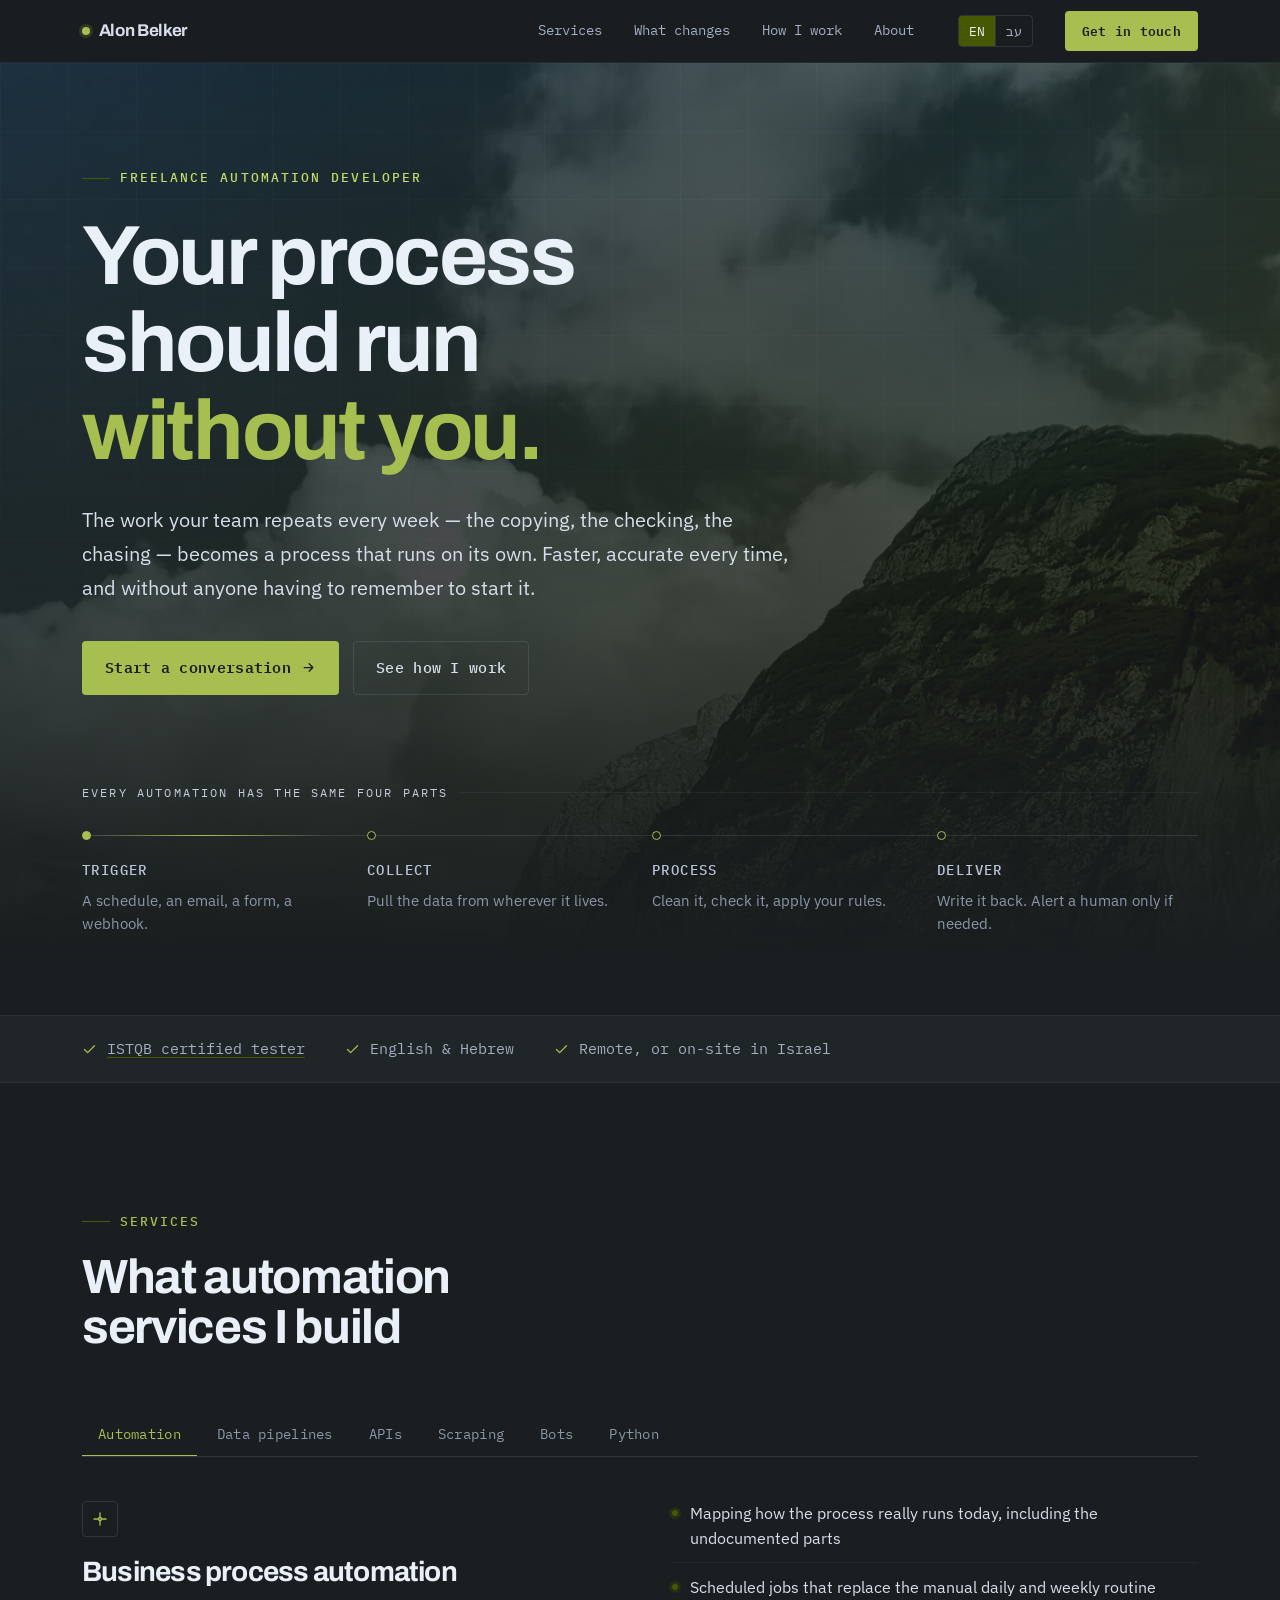
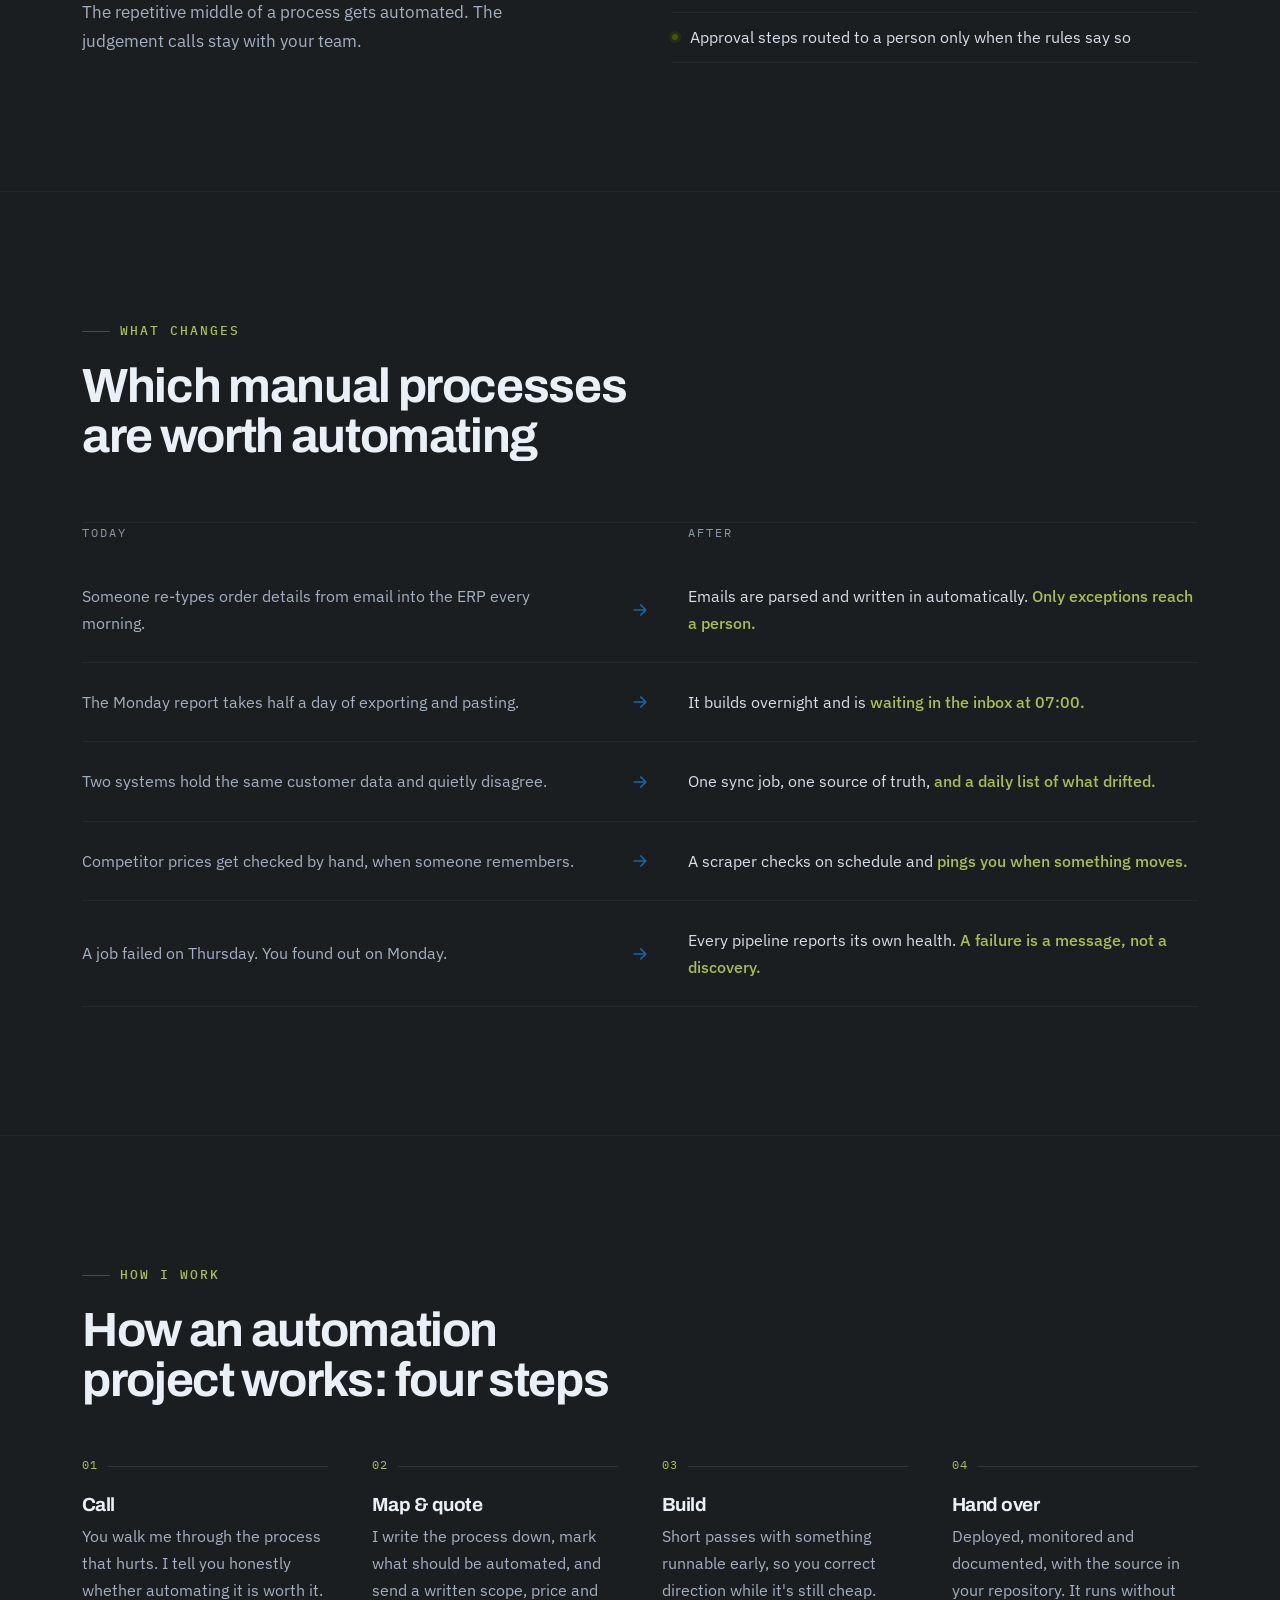
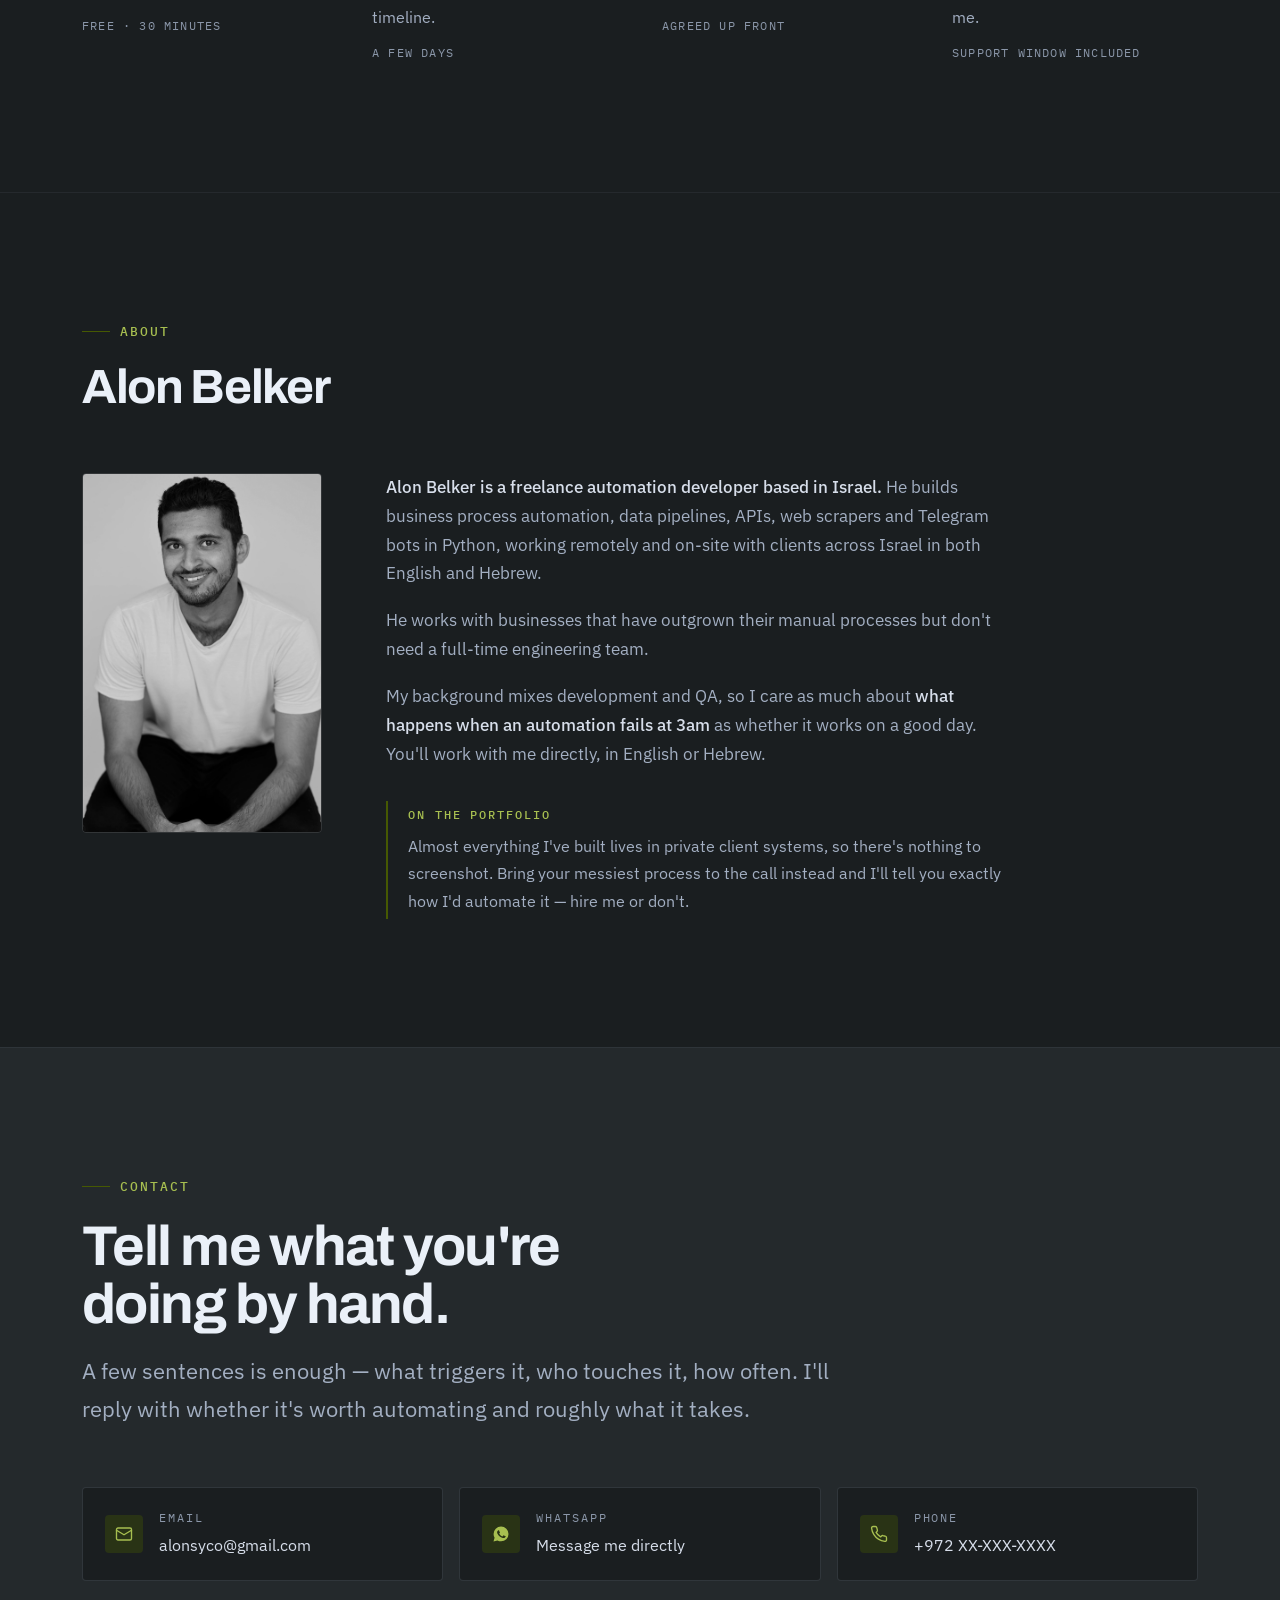
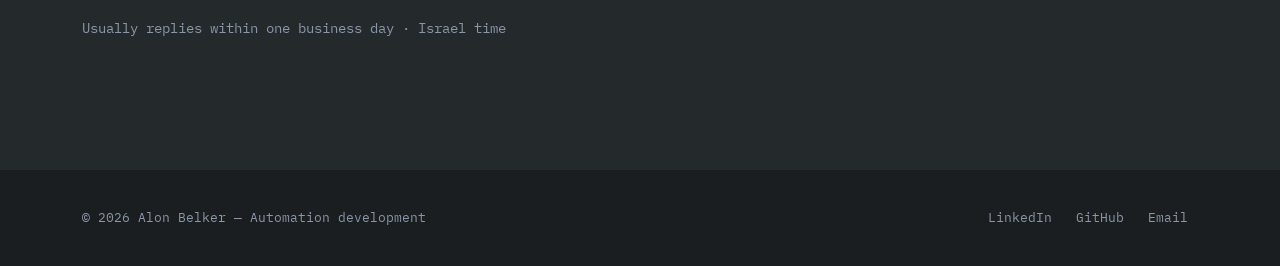
==== commit a9c9822b: "Freelancer Automation Developer Website 2.0" ====
--- a/index.html
+++ b/index.html
@@ -1,101 +1,761 @@
 <!DOCTYPE html>
-<html lang="en" data-bs-theme="dark">
+<html lang="en">
 <head>
-    <meta charset="UTF-8">
-    <meta name="viewport" content="width=device-width, initial-scale=1.0">
-    <title>Alon Belker</title>
-
-    <link href="src/bootstrap.min.css" rel="stylesheet">
-    <link rel="stylesheet" href="src/main.css">
-    <link rel="stylesheet" href="https://cdn.jsdelivr.net/npm/bootstrap-icons@1.11.3/font/bootstrap-icons.min.css">
-
-    <link rel="preconnect" href="https://fonts.googleapis.com">
-    <link rel="preconnect" href="https://fonts.gstatic.com" crossorigin>
-    <link href="https://fonts.googleapis.com/css2?family=Noto+Sans+Math&family=Open+Sans:ital,wght@0,300..800;1,300..800&display=swap" rel="stylesheet">
+<meta charset="UTF-8">
+<meta name="viewport" content="width=device-width, initial-scale=1.0">
+<title>Freelance Automation Developer in Israel | Alon Belker</title>
+<meta name="description" content="Freelance automation developer in Israel. I build the automations, APIs, scrapers and Telegram bots that take repetitive work off your team. ">
+
+<meta property="og:title" content="Freelance Automation Developer in Israel | Alon Belker">
+<meta property="og:site_name" content="Alon Belker">
+<meta property="og:locale" content="en_US">
+<meta property="og:locale:alternate" content="he_IL">
+<meta property="og:image:alt" content="Alon Belker, freelance automation developer">
+<meta name="twitter:card" content="summary_large_image">
+<meta property="og:description" content="Repetitive process in, automated pipeline out. Automation, APIs, data pipelines, scrapers and Telegram bots for growing businesses.">
+<meta property="og:type" content="website">
+<meta property="og:url" content="https://vsciflight.github.io/">
+<meta property="og:image" content="https://vsciflight.github.io/src/prof_img.jpg">
+<meta name="theme-color" content="#1A1E20">
+<link rel="canonical" href="https://vsciflight.github.io/">
+<link rel="alternate" hreflang="en" href="https://vsciflight.github.io/">
+<link rel="alternate" hreflang="he" href="https://vsciflight.github.io/he.html">
+<link rel="alternate" hreflang="x-default" href="https://vsciflight.github.io/">
+
+<link rel="preload" as="image" href="src/hero-bg.webp" type="image/webp">
+<link rel="preconnect" href="https://fonts.googleapis.com">
+<link rel="preconnect" href="https://fonts.gstatic.com" crossorigin>
+<link href="https://fonts.googleapis.com/css2?family=Archivo:wght@600;700&family=IBM+Plex+Mono:wght@400;500&family=IBM+Plex+Sans:wght@400;500&display=swap" rel="stylesheet">
+<link rel="stylesheet" href="src/main.css">
+
+<!-- Remembers an explicit language choice and honours it on the next visit.
+     Runs before paint so there is no flash. Never redirects a first-time
+     visitor — only someone who has actually picked a language before. -->
+<script>
+document.documentElement.classList.add('js');
+(function () {
+  try {
+    var want = localStorage.getItem('lang');
+    if (want === 'he') location.replace('he.html' + location.hash);
+  } catch (e) {}
+})();
+</script>
+
+<!-- =========================================================
+     FILL THESE IN — search this file for  XXXXXXXXX
+       1. WhatsApp link   → wa.me/972XXXXXXXXX
+       2. Phone link      → tel:+972XXXXXXXXX
+       3. Phone displayed → +972 XX-XXX-XXXX
+     ========================================================= -->
+<script type="application/ld+json">
+{
+  "@context": "https://schema.org",
+  "@graph": [
+    {
+      "@type": "WebSite",
+      "@id": "https://vsciflight.github.io/#website",
+      "url": "https://vsciflight.github.io/",
+      "name": "Alon Belker — Automation Developer",
+      "inLanguage": [
+        "en",
+        "he"
+      ],
+      "publisher": {
+        "@id": "https://vsciflight.github.io/#alon"
+      }
+    },
+    {
+      "@type": "Person",
+      "@id": "https://vsciflight.github.io/#alon",
+      "name": "Alon Belker",
+      "alternateName": [
+        "אלון בלקר",
+        "Alon Martin Belker"
+      ],
+      "url": "https://vsciflight.github.io/",
+      "image": "https://vsciflight.github.io/src/prof_img.jpg",
+      "jobTitle": "Freelance Automation Developer",
+      "description": "Freelance automation developer building business process automation, data pipelines, APIs, scrapers and Telegram bots for businesses in Israel.",
+      "email": "mailto:alonsyco@gmail.com",
+      "knowsLanguage": [
+        {
+          "@type": "Language",
+          "name": "Hebrew",
+          "alternateName": "he"
+        },
+        {
+          "@type": "Language",
+          "name": "English",
+          "alternateName": "en"
+        }
+      ],
+      "knowsAbout": [
+        "Business process automation",
+        "Data pipelines and ETL",
+        "API development and integration",
+        "Web scraping",
+        "Telegram bot development"
+      ],
+      "nationality": {
+        "@type": "Country",
+        "name": "Israel"
+      },
+      "workLocation": {
+        "@type": "Country",
+        "name": "Israel"
+      },
+      "sameAs": [
+        "https://www.github.com/VSciFlight",
+        "https://www.linkedin.com/in/alon-martin-belker"
+      ],
+      "worksFor": {
+        "@id": "https://vsciflight.github.io/#business"
+      },
+      "hasCredential": {
+        "@type": "EducationalOccupationalCredential",
+        "credentialCategory": "certification",
+        "name": "ISTQB Certified Tester",
+        "url": "https://scr.istqb.org/?name=&number=2014586",
+        "identifier": "2014586",
+        "recognizedBy": {
+          "@type": "Organization",
+          "name": "ISTQB",
+          "url": "https://www.istqb.org/"
+        }
+      }
+    },
+    {
+      "@type": "ProfessionalService",
+      "@id": "https://vsciflight.github.io/#business",
+      "name": "Alon Belker — Automation Development",
+      "alternateName": "אלון בלקר — פיתוח אוטומציות",
+      "url": "https://vsciflight.github.io/",
+      "image": "https://vsciflight.github.io/src/prof_img.jpg",
+      "description": "Freelance automation development for businesses: process automation, data pipelines and ETL, API development and integration, web scraping, Telegram and chat bots, and Python development. Remote and on-site in Israel, in English and Hebrew.",
+      "email": "mailto:alonsyco@gmail.com",
+      "founder": {
+        "@id": "https://vsciflight.github.io/#alon"
+      },
+      "employee": {
+        "@id": "https://vsciflight.github.io/#alon"
+      },
+      "address": {
+        "@type": "PostalAddress",
+        "addressCountry": "IL"
+      },
+      "areaServed": [
+        {
+          "@type": "Country",
+          "name": "Israel"
+        }
+      ],
+      "availableLanguage": [
+        "en",
+        "he"
+      ],
+      "currenciesAccepted": "ILS",
+      "sameAs": [
+        "https://www.github.com/VSciFlight",
+        "https://www.linkedin.com/in/alon-martin-belker"
+      ],
+      "hasOfferCatalog": {
+        "@type": "OfferCatalog",
+        "name": "Automation services",
+        "inLanguage": "en",
+        "itemListElement": [
+          {
+            "@type": "Offer",
+            "itemOffered": {
+              "@id": "https://vsciflight.github.io/#svc-automation"
+            }
+          },
+          {
+            "@type": "Offer",
+            "itemOffered": {
+              "@id": "https://vsciflight.github.io/#svc-pipelines"
+            }
+          },
+          {
+            "@type": "Offer",
+            "itemOffered": {
+              "@id": "https://vsciflight.github.io/#svc-api"
+            }
+          },
+          {
+            "@type": "Offer",
+            "itemOffered": {
+              "@id": "https://vsciflight.github.io/#svc-scraping"
+            }
+          },
+          {
+            "@type": "Offer",
+            "itemOffered": {
+              "@id": "https://vsciflight.github.io/#svc-bots"
+            }
+          },
+          {
+            "@type": "Offer",
+            "itemOffered": {
+              "@id": "https://vsciflight.github.io/#svc-python"
+            }
+          }
+        ]
+      }
+    },
+    {
+      "@type": "Service",
+      "@id": "https://vsciflight.github.io/#svc-automation",
+      "name": "Business process automation",
+      "serviceType": "Business process automation",
+      "inLanguage": "en",
+      "description": "Mapping how a process actually runs today, then replacing the repetitive middle with scheduled jobs and rule-based approval routing, so judgement calls stay with the team.",
+      "provider": {
+        "@id": "https://vsciflight.github.io/#business"
+      },
+      "areaServed": {
+        "@type": "Country",
+        "name": "Israel"
+      }
+    },
+    {
+      "@type": "Service",
+      "@id": "https://vsciflight.github.io/#svc-pipelines",
+      "name": "Data pipelines and ETL",
+      "serviceType": "Data pipeline and ETL development",
+      "inLanguage": "en",
+      "description": "Extract, validate, transform and load data between databases, spreadsheets and SaaS tools on a schedule, with recurring reports built overnight and health checks that report their own failures.",
+      "provider": {
+        "@id": "https://vsciflight.github.io/#business"
+      },
+      "areaServed": {
+        "@type": "Country",
+        "name": "Israel"
+      }
+    },
+    {
+      "@type": "Service",
+      "@id": "https://vsciflight.github.io/#svc-api",
+      "name": "API development and integration",
+      "serviceType": "API development and system integration",
+      "inLanguage": "en",
+      "description": "REST APIs built from scratch with authentication and documentation, plus integrations across CRM, ERP, billing, storage and spreadsheets, including webhook handlers, retries and queues.",
+      "provider": {
+        "@id": "https://vsciflight.github.io/#business"
+      },
+      "areaServed": {
+        "@type": "Country",
+        "name": "Israel"
+      }
+    },
+    {
+      "@type": "Service",
+      "@id": "https://vsciflight.github.io/#svc-scraping",
+      "name": "Web and data scraping",
+      "serviceType": "Web scraping and data collection",
+      "inLanguage": "en",
+      "description": "Scheduled collection pipelines for prices, listings, competitors, public records or your own portals, built to survive layout changes, rate limits and logins.",
+      "provider": {
+        "@id": "https://vsciflight.github.io/#business"
+      },
+      "areaServed": {
+        "@type": "Country",
+        "name": "Israel"
+      }
+    },
+    {
+      "@type": "Service",
+      "@id": "https://vsciflight.github.io/#svc-bots",
+      "name": "Telegram and chat bots",
+      "serviceType": "Chat bot development",
+      "inLanguage": "en",
+      "description": "Internal tools inside the chat apps a team already uses: alerts and daily digests, one-tap approvals and status lookups for field teams, and intake forms that write into existing systems.",
+      "provider": {
+        "@id": "https://vsciflight.github.io/#business"
+      },
+      "areaServed": {
+        "@type": "Country",
+        "name": "Israel"
+      }
+    },
+    {
+      "@type": "Service",
+      "@id": "https://vsciflight.github.io/#svc-python",
+      "name": "Python development",
+      "serviceType": "Python software development",
+      "inLanguage": "en",
+      "description": "Services, CLI tools and back-office utilities in Python, including taking over a fragile existing script and making it maintainable, tested, deployed, scheduled and monitored.",
+      "provider": {
+        "@id": "https://vsciflight.github.io/#business"
+      },
+      "areaServed": {
+        "@type": "Country",
+        "name": "Israel"
+      }
+    },
+    {
+      "@type": "WebPage",
+      "@id": "https://vsciflight.github.io/#webpage",
+      "url": "https://vsciflight.github.io/",
+      "name": "Freelance Automation Developer in Israel — Alon Belker",
+      "description": "Freelance automation developer in Israel. Automations, data pipelines, APIs, scrapers and Telegram bots.",
+      "inLanguage": "en",
+      "isPartOf": {
+        "@id": "https://vsciflight.github.io/#website"
+      },
+      "about": {
+        "@id": "https://vsciflight.github.io/#business"
+      },
+      "mainEntity": {
+        "@id": "https://vsciflight.github.io/#business"
+      },
+      "primaryImageOfPage": "https://vsciflight.github.io/src/prof_img.jpg",
+      "workTranslation": {
+        "@id": "https://vsciflight.github.io/he.html#webpage"
+      }
+    }
+  ]
+}
+</script>
 
 </head>
 <body>
 
-<!-- Hero Section -->
-<section id="hero" class="text-center">
-    <h1 class="fw-bold">Alon Belker</h1>
-    <p class="typed-out">Solution Finder | Automation Developer | PHP & Python Developer</p>
+<a class="skip-link" href="#main">Skip to content</a>
+
+<!-- ================= Nav ================= -->
+<header class="nav">
+  <div class="wrap nav-inner">
+    <a class="nav-mark" href="#top"><i></i> <span>Alon Belker</span></a>
+    <nav class="nav-links" aria-label="Sections">
+      <a href="#services">Services</a>
+      <a href="#results">What changes</a>
+      <a href="#process">How I work</a>
+      <a href="#about">About</a>
+    </nav>
+    <div class="langswitch" data-langswitch>
+      <a href="./" aria-current="page" hreflang="en" lang="en">EN</a>
+      <a href="he.html" hreflang="he" lang="he">עב</a>
+    </div>
+    <a class="btn btn-primary" href="#contact">Get in touch</a>
+  </div>
+</header>
+
+<main id="main">
+
+<!-- ================= Hero ================= -->
+<section class="hero" id="top">
+  <div class="hero-photo" aria-hidden="true"></div>
+  <div class="wrap">
+    <p class="eyebrow">Freelance automation developer</p>
+
+    <h1>Your process should run <em>without you.</em></h1>
+
+    <p class="lede">
+      The work your team repeats every week — the copying, the checking, the chasing
+      — becomes a process that runs on its own. Faster, accurate every time, and
+      without anyone having to remember to start it.
+    </p>
+
+    <div class="hero-actions">
+      <a class="btn btn-primary" href="#contact">
+        Start a conversation
+        <svg viewBox="0 0 24 24" fill="none" stroke="currentColor" stroke-width="2" stroke-linecap="round" stroke-linejoin="round" aria-hidden="true"><path d="M5 12h14M13 6l6 6-6 6"/></svg>
+      </a>
+      <a class="btn btn-ghost" href="#process">See how I work</a>
+    </div>
+
+    <!-- Signature element: the shape every project I build has -->
+    <div class="rail">
+      <p class="rail-caption">Every automation has the same four parts</p>
+      <div class="rail-body">
+        <div class="rail-track" aria-hidden="true"><span class="rail-pulse"></span></div>
+      <ol class="rail-nodes">
+        <li>
+          <span class="node-name">Trigger</span>
+          <span class="node-note">A schedule, an email, a form, a webhook.</span>
+        </li>
+        <li>
+          <span class="node-name">Collect</span>
+          <span class="node-note">Pull the data from wherever it lives.</span>
+        </li>
+        <li>
+          <span class="node-name">Process</span>
+          <span class="node-note">Clean it, check it, apply your rules.</span>
+        </li>
+        <li>
+          <span class="node-name">Deliver</span>
+          <span class="node-note">Write it back. Alert a human only if needed.</span>
+        </li>
+      </ol>
+      </div>
+    </div>
+  </div>
 </section>
 
-<!-- About -->
-<section id="about" class="container text-center mb-5">
-    <div class="card p-5 h-50">
-        <h3 style="color:#a09e9f;">Automation Solutions, Integrations, And Custom Development Services To Optimize Processes And Boost Productivity For Your Organization.</h3>
-    </div>
+<!-- ================= Signals ================= -->
+<section class="signals">
+  <div class="wrap">
+    <ul>
+      <li>
+        <svg viewBox="0 0 24 24" fill="none" stroke="currentColor" stroke-width="2" stroke-linecap="round" stroke-linejoin="round" aria-hidden="true"><path d="M20 6 9 17l-5-5"/></svg>
+        <a class="signal-link" href="https://scr.istqb.org/?name=&number=2014586" target="_blank" rel="noopener">ISTQB certified tester</a>
+      </li>
+      <li>
+        <svg viewBox="0 0 24 24" fill="none" stroke="currentColor" stroke-width="2" stroke-linecap="round" stroke-linejoin="round" aria-hidden="true"><path d="M20 6 9 17l-5-5"/></svg>
+        English &amp; Hebrew
+      </li>
+      <li>
+        <svg viewBox="0 0 24 24" fill="none" stroke="currentColor" stroke-width="2" stroke-linecap="round" stroke-linejoin="round" aria-hidden="true"><path d="M20 6 9 17l-5-5"/></svg>
+        Remote, or on-site in Israel
+      </li>
+    </ul>
+  </div>
 </section>
 
-<!-- Skills -->
-<section id="skills" class="container mb-5">
-    <h2 class="text-center mb-4">Skills</h2>
-    <div class="d-flex flex-wrap justify-content-center">
-        <span class="font-big badge bg-primary-subtle skill-badge"><i class="bi bi-code-slash"></i> Python Development</span>
-        <span class="font-big badge bg-secondary-subtle skill-badge"><i class="bi bi-braces"></i> PHP Development</span>
-        <span class="font-big badge bg-primary skill-badge"><i class="bi bi-gear"></i> Automation Workflows</span>
-        <span class="font-big badge bg-secondary skill-badge"><i class="bi bi-envelope"></i> Email Design</span>
-        <span class="font-big badge bg-info-subtle skill-badge"><i class="bi bi-plug"></i> API Utility</span>
-        <span class="font-big badge bg-danger skill-badge"><i class="bi bi-pencil"></i> Editing</span>
-        <span class="font-big badge bg-success skill-badge"><i class="bi bi-table"></i> Excel</span>
-        <span class="font-big badge bg-mocha skill-badge"><i class="bi bi-signpost-2"></i> UX/UI</span>
-    </div>
+<!-- ================= Services (tabbed) ================= -->
+<section class="band" id="services">
+  <div class="wrap">
+    <div class="band-head reveal">
+      <p class="eyebrow">Services</p>
+      <h2>What automation services I build</h2>
+    </div>
+
+    <div class="reveal" data-tabs>
+      <div class="tablist" role="tablist" aria-label="Services">
+        <button class="tab" role="tab" id="tab-auto"    aria-controls="p-auto"    aria-selected="true"  tabindex="0">Automation</button>
+        <button class="tab" role="tab" id="tab-data"    aria-controls="p-data"    aria-selected="false" tabindex="-1">Data pipelines</button>
+        <button class="tab" role="tab" id="tab-api"     aria-controls="p-api"     aria-selected="false" tabindex="-1">APIs</button>
+        <button class="tab" role="tab" id="tab-scrape"  aria-controls="p-scrape"  aria-selected="false" tabindex="-1">Scraping</button>
+        <button class="tab" role="tab" id="tab-bots"    aria-controls="p-bots"    aria-selected="false" tabindex="-1">Bots</button>
+        <button class="tab" role="tab" id="tab-python"  aria-controls="p-python"  aria-selected="false" tabindex="-1">Python</button>
+      </div>
+
+      <div class="panel" role="tabpanel" id="p-auto" aria-labelledby="tab-auto" tabindex="0">
+        <div>
+          <div class="panel-icon"><svg viewBox="0 0 24 24" fill="none" stroke="currentColor" stroke-width="1.8" stroke-linecap="round" stroke-linejoin="round" aria-hidden="true"><path d="M12 20v-6M12 10V4M4 12h6M14 12h6"/><circle cx="12" cy="12" r="2"/></svg></div>
+          <h3>Business process automation</h3>
+          <p class="panel-lede">The repetitive middle of a process gets automated. The judgement calls stay with your team.</p>
+        </div>
+        <ul class="panel-list">
+          <li>Mapping how the process really runs today, including the undocumented parts</li>
+          <li>Scheduled jobs that replace the manual daily and weekly routine</li>
+          <li>Approval steps routed to a person only when the rules say so</li>
+        </ul>
+      </div>
+
+      <div class="panel" role="tabpanel" id="p-data" aria-labelledby="tab-data" tabindex="0" hidden>
+        <div>
+          <div class="panel-icon"><svg viewBox="0 0 24 24" fill="none" stroke="currentColor" stroke-width="1.8" stroke-linecap="round" stroke-linejoin="round" aria-hidden="true"><ellipse cx="12" cy="6" rx="8" ry="3"/><path d="M4 6v6c0 1.7 3.6 3 8 3s8-1.3 8-3V6M4 12v6c0 1.7 3.6 3 8 3s8-1.3 8-3v-6"/></svg></div>
+          <h3>Data pipelines &amp; ETL</h3>
+          <p class="panel-lede">Data moves between your systems on schedule, without anyone exporting anything.</p>
+        </div>
+        <ul class="panel-list">
+          <li>Extract, validate, transform and load between databases, sheets and SaaS tools</li>
+          <li>Recurring reports built overnight and delivered before you start work</li>
+          <li>Health checks that tell you a job failed, instead of you finding out later</li>
+        </ul>
+      </div>
+
+      <div class="panel" role="tabpanel" id="p-api" aria-labelledby="tab-api" tabindex="0" hidden>
+        <div>
+          <div class="panel-icon"><svg viewBox="0 0 24 24" fill="none" stroke="currentColor" stroke-width="1.8" stroke-linecap="round" stroke-linejoin="round" aria-hidden="true"><path d="M10 13a5 5 0 0 0 7.5.5l3-3a5 5 0 0 0-7-7l-1.7 1.7"/><path d="M14 11a5 5 0 0 0-7.5-.5l-3 3a5 5 0 0 0 7 7L12 19"/></svg></div>
+          <h3>API development &amp; integration</h3>
+          <p class="panel-lede">New APIs, or the connective tissue between tools that were never meant to talk.</p>
+        </div>
+        <ul class="panel-list">
+          <li>REST APIs built from scratch, with authentication and documentation</li>
+          <li>Integrations across CRM, ERP, billing, storage and spreadsheets</li>
+          <li>Webhook handlers, retries and queues so nothing is silently dropped</li>
+        </ul>
+      </div>
+
+      <div class="panel" role="tabpanel" id="p-scrape" aria-labelledby="tab-scrape" tabindex="0" hidden>
+        <div>
+          <div class="panel-icon"><svg viewBox="0 0 24 24" fill="none" stroke="currentColor" stroke-width="1.8" stroke-linecap="round" stroke-linejoin="round" aria-hidden="true"><circle cx="11" cy="11" r="7"/><path d="m20 20-3.5-3.5"/></svg></div>
+          <h3>Web &amp; data scraping</h3>
+          <p class="panel-lede">Collection pipelines for the data you currently gather by hand.</p>
+        </div>
+        <ul class="panel-list">
+          <li>Prices, listings, competitors, public records or your own portals</li>
+          <li>Built to survive layout changes, rate limits and logins</li>
+          <li>Clean exports to your database, sheet or dashboard on a schedule</li>
+        </ul>
+      </div>
+
+      <div class="panel" role="tabpanel" id="p-bots" aria-labelledby="tab-bots" tabindex="0" hidden>
+        <div>
+          <div class="panel-icon"><svg viewBox="0 0 24 24" fill="none" stroke="currentColor" stroke-width="1.8" stroke-linecap="round" stroke-linejoin="round" aria-hidden="true"><path d="M21 5 2 12l7 3 3 7 9-17Z"/><path d="m9 15 5-5"/></svg></div>
+          <h3>Telegram &amp; chat bots</h3>
+          <p class="panel-lede">Internal tools that live where your team already talks, instead of behind another login.</p>
+        </div>
+        <ul class="panel-list">
+          <li>Alerts and daily digests pushed to the right group or person</li>
+          <li>One-tap approvals and status lookups for the field team</li>
+          <li>Forms and intake flows that write straight into your systems</li>
+        </ul>
+      </div>
+
+      <div class="panel" role="tabpanel" id="p-python" aria-labelledby="tab-python" tabindex="0" hidden>
+        <div>
+          <div class="panel-icon"><svg viewBox="0 0 24 24" fill="none" stroke="currentColor" stroke-width="1.8" stroke-linecap="round" stroke-linejoin="round" aria-hidden="true"><path d="m8 17-5-5 5-5M16 7l5 5-5 5"/></svg></div>
+          <h3>Python development</h3>
+          <p class="panel-lede">General development work, including rescuing what someone built before me.</p>
+        </div>
+        <ul class="panel-list">
+          <li>Services, CLI tools and back-office utilities</li>
+          <li>Taking over a fragile script and making it maintainable and tested</li>
+          <li>Deployment, scheduling and monitoring so it keeps running</li>
+        </ul>
+      </div>
+    </div>
+  </div>
 </section>
 
-<!-- Offerings -->
-<section id="offerings" class="container mb-5">
-    <h2 class="text-center mb-4">What I Offer</h2>
-    <div class="row g-4">
-        <div class="col-md-4">
-            <div class="card p-4 h-100">
-                <h5 class="card-title"><i class="bi bi-gear"></i> Automation & Integration</h5>
-                <p class="card-text">Custom automation and system integration services tailored to your organization’s needs.</p>
-            </div>
+<!-- ================= Before / after ================= -->
+<section class="band" id="results">
+  <div class="wrap">
+    <div class="band-head reveal">
+      <p class="eyebrow">What changes</p>
+      <h2>Which manual processes are worth automating</h2>
+    </div>
+
+    <div class="swap reveal">
+      <div class="swap-legend" aria-hidden="true">
+        <span>Today</span><span></span><span>After</span>
+      </div>
+
+      <div class="swap-row">
+        <p class="swap-before">Someone re-types order details from email into the ERP every morning.</p>
+        <div class="swap-arrow" aria-hidden="true"><svg viewBox="0 0 24 24" fill="none" stroke="currentColor" stroke-width="2" stroke-linecap="round" stroke-linejoin="round"><path d="M5 12h14M13 6l6 6-6 6"/></svg></div>
+        <p class="swap-after">Emails are parsed and written in automatically. <strong>Only exceptions reach a person.</strong></p>
+      </div>
+
+      <div class="swap-row">
+        <p class="swap-before">The Monday report takes half a day of exporting and pasting.</p>
+        <div class="swap-arrow" aria-hidden="true"><svg viewBox="0 0 24 24" fill="none" stroke="currentColor" stroke-width="2" stroke-linecap="round" stroke-linejoin="round"><path d="M5 12h14M13 6l6 6-6 6"/></svg></div>
+        <p class="swap-after">It builds overnight and is <strong>waiting in the inbox at 07:00.</strong></p>
+      </div>
+
+      <div class="swap-row">
+        <p class="swap-before">Two systems hold the same customer data and quietly disagree.</p>
+        <div class="swap-arrow" aria-hidden="true"><svg viewBox="0 0 24 24" fill="none" stroke="currentColor" stroke-width="2" stroke-linecap="round" stroke-linejoin="round"><path d="M5 12h14M13 6l6 6-6 6"/></svg></div>
+        <p class="swap-after">One sync job, one source of truth, <strong>and a daily list of what drifted.</strong></p>
+      </div>
+
+      <div class="swap-row">
+        <p class="swap-before">Competitor prices get checked by hand, when someone remembers.</p>
+        <div class="swap-arrow" aria-hidden="true"><svg viewBox="0 0 24 24" fill="none" stroke="currentColor" stroke-width="2" stroke-linecap="round" stroke-linejoin="round"><path d="M5 12h14M13 6l6 6-6 6"/></svg></div>
+        <p class="swap-after">A scraper checks on schedule and <strong>pings you when something moves.</strong></p>
+      </div>
+
+      <div class="swap-row">
+        <p class="swap-before">A job failed on Thursday. You found out on Monday.</p>
+        <div class="swap-arrow" aria-hidden="true"><svg viewBox="0 0 24 24" fill="none" stroke="currentColor" stroke-width="2" stroke-linecap="round" stroke-linejoin="round"><path d="M5 12h14M13 6l6 6-6 6"/></svg></div>
+        <p class="swap-after">Every pipeline reports its own health. <strong>A failure is a message, not a discovery.</strong></p>
+      </div>
+    </div>
+  </div>
+</section>
+
+<!-- ================= Process ================= -->
+<section class="band" id="process">
+  <div class="wrap">
+    <div class="band-head reveal">
+      <p class="eyebrow">How I work</p>
+      <h2>How an automation project works: four steps</h2>
+    </div>
+
+    <ol class="steps reveal">
+      <li class="step">
+        <h3>Call</h3>
+        <p>You walk me through the process that hurts. I tell you honestly whether automating it is worth it.</p>
+        <span class="step-time">Free · 30 minutes</span>
+      </li>
+      <li class="step">
+        <h3>Map &amp; quote</h3>
+        <p>I write the process down, mark what should be automated, and send a written scope, price and timeline.</p>
+        <span class="step-time">A few days</span>
+      </li>
+      <li class="step">
+        <h3>Build</h3>
+        <p>Short passes with something runnable early, so you correct direction while it's still cheap.</p>
+        <span class="step-time">Agreed up front</span>
+      </li>
+      <li class="step">
+        <h3>Hand over</h3>
+        <p>Deployed, monitored and documented, with the source in your repository. It runs without me.</p>
+        <span class="step-time">Support window included</span>
+      </li>
+    </ol>
+  </div>
+</section>
+
+<!-- ================= About ================= -->
+<section class="band" id="about">
+  <div class="wrap">
+    <div class="band-head reveal">
+      <p class="eyebrow">About</p>
+      <h2>Alon Belker</h2>
+    </div>
+
+    <div class="about-grid reveal">
+      <img class="about-photo" src="src/prof_img.jpg" alt="Alon Belker, freelance automation developer based in Israel" width="240" loading="lazy">
+
+      <div class="about-body">
+        <p>
+          <strong>Alon Belker is a freelance automation developer based in Israel.</strong>
+          He builds business process automation, data pipelines, APIs, web scrapers and
+          Telegram bots in Python, working remotely and on-site with clients across
+          Israel in both English and Hebrew.
+        </p>
+        <p>
+          He works with businesses that have outgrown their manual processes but don't
+          need a full-time engineering team.
+        </p>
+        <p>
+          My background mixes development and QA, so I care as much about
+          <strong>what happens when an automation fails at 3am</strong> as whether it
+          works on a good day. You'll work with me directly, in English or Hebrew.
+        </p>
+
+        <div class="note">
+          <b>On the portfolio</b>
+          Almost everything I've built lives in private client systems, so there's
+          nothing to screenshot. Bring your messiest process to the call instead and
+          I'll tell you exactly how I'd automate it — hire me or don't.
         </div>
-        <div class="col-md-4">
-            <div class="card p-4 h-100">
-                <h5 class="card-title"><i class="bi bi-lightning"></i> Process Automation</h5>
-                <p class="card-text">Transform manual processes into efficient automated workflows after process characterization.</p>
-            </div>
-        </div>
-        <div class="col-md-4">
-            <div class="card p-4 h-100">
-                <h5 class="card-title"><i class="bi bi-window"></i> Landing Pages</h5>
-                <p class="card-text">Design and build custom or template-based landing pages for businesses and personal brands.</p>
-            </div>
-        </div>
-        <div class="col-md-4">
-            <div class="card p-4 h-100">
-                <h5 class="card-title"><i class="bi bi-envelope-paper"></i> Email Marketing</h5>
-                <p class="card-text">Professional email design and marketing setup for campaigns that convert.</p>
-            </div>
-        </div>
-        <div class="col-md-4">
-            <div class="card p-4 h-100">
-                <h5 class="card-title"><i class="bi bi-robot"></i> Messenger Bots</h5>
-                <p class="card-text">Develop bots for Telegram, WhatsApp, and other platforms to engage and automate communication.</p>
-            </div>
-        </div>
-        <div class="col-md-4">
-            <div class="card p-4 h-100">
-                <h5 class="card-title"><i class="bi bi-search"></i> Web Scraping</h5>
-                <p class="card-text">Scraping and extracting data from websites with precision and efficiency.</p>
-            </div>
-        </div>
-    </div>
+      </div>
+    </div>
+  </div>
 </section>
 
-<!-- Footer -->
-<footer class="text-center">
-    <h2>Contact Me</h2>
-    <!-- <a class="btn btn-link social-logo" target="_blank" href="https://www.linkedin.com/in/alon-martin-belker" style="color: #0077B5"><i class="bi bi-linkedin fs-3"></i></a>
-    <a class="btn btn-link social-logo" target="_blank" href="https://www.github.com/VSciFlight" style="color: white"><i class="bi bi-github fs-3"></i></a> -->
-    <a class="btn btn-link social-logo" target="_blank" href="mailto:amartinb20001@gmail.com" style="color: red"><i class="bi bi-envelope-at fs-3"></i></a>
-    <p class="mt-3 mb-0">© 2025 Alon Belker — All Rights Reserved</p>
-    <script src="src/bootstrap.bundle.min.js"></script>
+<!-- ================= Contact ================= -->
+<section class="band contact" id="contact">
+  <div class="wrap">
+    <div class="band-head reveal">
+      <p class="eyebrow">Contact</p>
+      <h2>Tell me what you're doing by hand.</h2>
+      <p class="lede">
+        A few sentences is enough — what triggers it, who touches it, how often. I'll
+        reply with whether it's worth automating and roughly what it takes.
+      </p>
+    </div>
+
+    <div class="channels reveal">
+
+      <a class="channel" href="mailto:alonsyco@gmail.com?subject=Automation%20project%20enquiry">
+        <span class="channel-icon"><svg viewBox="0 0 24 24" fill="none" stroke="currentColor" stroke-width="1.8" stroke-linecap="round" stroke-linejoin="round" aria-hidden="true"><rect x="2" y="4" width="20" height="16" rx="2"/><path d="m2 7 10 6 10-6"/></svg></span>
+        <span>
+          <span class="channel-label">Email</span>
+          <span class="channel-value">alonsyco@gmail.com</span>
+        </span>
+      </a>
+
+      <!-- REPLACE XXXXXXXXX — digits only, no + and no leading 0
+           e.g. 054-123-4567  →  https://wa.me/972541234567 -->
+      <a class="channel" href="https://wa.me/972XXXXXXXXX?text=Hi%20Alon%2C%20I%27d%20like%20to%20talk%20about%20automating%20a%20process." target="_blank" rel="noopener">
+        <span class="channel-icon"><svg viewBox="0 0 24 24" fill="currentColor" aria-hidden="true"><path d="M12.04 2A9.9 9.9 0 0 0 2.1 11.9a9.8 9.8 0 0 0 1.35 4.96L2 22l5.28-1.38a9.9 9.9 0 0 0 4.76 1.21h.01A9.9 9.9 0 0 0 22 11.94 9.9 9.9 0 0 0 12.04 2Zm5.8 14.06c-.24.68-1.4 1.3-1.94 1.35-.5.05-.98.23-3.3-.69-2.78-1.1-4.55-3.94-4.69-4.13-.13-.19-1.11-1.48-1.11-2.82 0-1.34.7-2 .95-2.27a1 1 0 0 1 .72-.34h.52c.17 0 .39-.06.6.46.24.58.81 2 .88 2.14.07.14.12.3.02.49-.1.19-.15.3-.29.47l-.44.5c-.14.14-.29.3-.13.59.17.29.74 1.22 1.59 1.97 1.09.97 2 1.28 2.29 1.42.29.15.46.12.63-.07.17-.2.72-.84.91-1.13.19-.29.39-.24.65-.14.26.09 1.67.79 1.96.93.29.15.48.22.55.34.07.12.07.68-.17 1.36Z"/></svg></span>
+        <span>
+          <span class="channel-label">WhatsApp</span>
+          <span class="channel-value">Message me directly</span>
+        </span>
+      </a>
+
+      <!-- REPLACE XXXXXXXXX in both the href and the visible number -->
+      <a class="channel" href="tel:+972XXXXXXXXX">
+        <span class="channel-icon"><svg viewBox="0 0 24 24" fill="none" stroke="currentColor" stroke-width="1.8" stroke-linecap="round" stroke-linejoin="round" aria-hidden="true"><path d="M22 16.9v3a2 2 0 0 1-2.2 2 19.8 19.8 0 0 1-8.6-3.1 19.5 19.5 0 0 1-6-6A19.8 19.8 0 0 1 2.1 4.2 2 2 0 0 1 4.1 2h3a2 2 0 0 1 2 1.7c.1 1 .4 1.9.7 2.8a2 2 0 0 1-.5 2.1L8.1 9.9a16 16 0 0 0 6 6l1.3-1.3a2 2 0 0 1 2.1-.4c.9.3 1.8.6 2.8.7a2 2 0 0 1 1.7 2Z"/></svg></span>
+        <span>
+          <span class="channel-label">Phone</span>
+          <span class="channel-value">+972 XX-XXX-XXXX</span>
+        </span>
+      </a>
+
+    </div>
+
+    <p class="contact-foot">Usually replies within one business day · Israel time</p>
+  </div>
+</section>
+
+</main>
+
+<!-- ================= Footer ================= -->
+<footer class="foot">
+  <div class="wrap foot-inner">
+    <span>© <span id="year">2026</span> Alon Belker — Automation development</span>
+    <nav class="foot-links" aria-label="Elsewhere">
+      <a href="https://www.linkedin.com/in/alon-martin-belker" target="_blank" rel="noopener">LinkedIn</a>
+      <a href="https://www.github.com/VSciFlight" target="_blank" rel="noopener">GitHub</a>
+      <a href="mailto:alonsyco@gmail.com">Email</a>
+    </nav>
+  </div>
 </footer>
+
+<script>
+  document.getElementById('year').textContent = new Date().getFullYear();
+
+  /* ---- Language switch: remember the choice, keep your place on the page ---- */
+  document.querySelectorAll('[data-langswitch] a').forEach(function (a) {
+    a.addEventListener('click', function (e) {
+      e.preventDefault();
+      try { localStorage.setItem('lang', a.getAttribute('hreflang')); } catch (err) {}
+      location.href = a.getAttribute('href') + location.hash;
+    });
+  });
+
+  /* ---- Tabs: click + full keyboard support (arrows, Home, End) ----
+     Arrow keys follow the visual order, so they are swapped in RTL. */
+  document.querySelectorAll('[data-tabs]').forEach(function (root) {
+    var tabs = Array.prototype.slice.call(root.querySelectorAll('[role="tab"]'));
+    var rtl = getComputedStyle(document.documentElement).direction === 'rtl';
+
+    function select(tab, moveFocus) {
+      tabs.forEach(function (t) {
+        var on = t === tab;
+        t.setAttribute('aria-selected', on ? 'true' : 'false');
+        t.tabIndex = on ? 0 : -1;
+        document.getElementById(t.getAttribute('aria-controls')).hidden = !on;
+      });
+      // Only pull the tab into view on keyboard use — clicking must not scroll the page.
+      if (moveFocus) {
+        tab.focus();
+        tab.scrollIntoView({ block: 'nearest', inline: 'nearest' });
+      }
+    }
+
+    tabs.forEach(function (tab, i) {
+      tab.addEventListener('click', function () { select(tab, false); });
+      tab.addEventListener('keydown', function (e) {
+        var fwd = rtl ? 'ArrowLeft' : 'ArrowRight';
+        var back = rtl ? 'ArrowRight' : 'ArrowLeft';
+        var next = null;
+        if (e.key === fwd) next = tabs[(i + 1) % tabs.length];
+        else if (e.key === back) next = tabs[(i - 1 + tabs.length) % tabs.length];
+        else if (e.key === 'Home') next = tabs[0];
+        else if (e.key === 'End') next = tabs[tabs.length - 1];
+        if (next) { e.preventDefault(); select(next, true); }
+      });
+    });
+  });
+
+  /* ---- Reveal on scroll; anything unobserved stays visible ---- */
+  (function () {
+    var items = document.querySelectorAll('.reveal');
+    if (!('IntersectionObserver' in window) ||
+        window.matchMedia('(prefers-reduced-motion: reduce)').matches) {
+      items.forEach(function (el) { el.classList.add('is-in'); });
+      return;
+    }
+    var io = new IntersectionObserver(function (entries) {
+      entries.forEach(function (entry) {
+        if (entry.isIntersecting) {
+          entry.target.classList.add('is-in');
+          io.unobserve(entry.target);
+        }
+      });
+    }, { rootMargin: '0px 0px -12% 0px', threshold: 0.08 });
+    items.forEach(function (el) { io.observe(el); });
+  })();
+</script>
 
 </body>
 </html>
--- a/src/main.css
+++ b/src/main.css
@@ -1,107 +1,971 @@
+/* ============================================================
+   Alon Belker — automation developer
+   Brand: #BAC5D9  #24292C  #1C66A6  #465902  #A7BF50
+   ============================================================ */
+
+/* ---------- Tokens ---------- */
 :root {
-    --mocha: #a09e9f;
-}
-
-* {
-    font-family: "Open Sans", Arial, sans-serif;
-}
-#main {
-    margin-left: 100px;
-    background-color: transparent;
-}
-
-h1, h2, h3, h4, h5, h6 {
-    text-align: center;
-    font-weight: 600;
-}
-
-.title{
-    border-bottom: solid 2px wheat;
-}
-
-section {
-    padding: 3vh;
-}
-
-footer {
-    padding: 20px;
-    border-top: 1px solid rgba(255,255,255,0.1);
-    margin-top: 40px;
-}
-
-
-#hero {
-    padding: 2em;
-    width: 100%;
-    /* background-color: snow; */
-    background: url("bg_img.jpg") bottom center no-repeat;
-    background-size: cover;
-    color: white;
-}
-
-#about {
-    /* background-color: #261F1A; */
-    color: wheat;
-
-}
-  
-.font-big {
-    font-size: 1.25em;
-}
-.social-logo {
-    margin: 5px;
-    font-size:42px
-}
-
-.desert-bg a {
-    background-color: #7ba1a691;
-    color: wheat;
-}
-.desert-color-1 {
-    background-color: #dc6a50;
-}
-
-.desert-color-2 {
-    background-color: #F0954F;
-}
-
-.desert-color-3 {
-    background-color: #F0B04F;
-}
-
-.desert-color-4 {
-    background-color: #F0794F;
-}
-.bg-mocha {
-    background-color: var(--mocha);
-}
-
-.card:hover {
-    transform: translateY(-8px);
-    transition: transform 0.2s;
-}
-
-.skill-badge {
-    margin: 8px;
-    padding: 1em;
-}
-
-.typed-out{
-    overflow: hidden;
-    border-right: .15em solid rgb(154, 111, 11);
-    white-space: nowrap;
-    animation: 
-      typing 1.6s steps(86, end) forwards,
-      blink 1s infinite;
-    font-size: 1.6rem;
-    color: #ffffff;
-
-}
-@keyframes typing {
-    from { width: 0 }
-    to { width: 100% }
-}
-@keyframes blink {
-    from { border-color: transparent }
-    to { border-color: rgb(154, 111, 11); }
-}+  /* Brand */
+  --slate:      #24292C;   /* ground */
+  --mist:       #BAC5D9;   /* body text */
+  --signal:     #1C66A6;   /* structural blue */
+  --moss:       #465902;   /* deep olive */
+  --lime:       #A7BF50;   /* live accent */
+
+  /* Derived surfaces */
+  --ground:     #1A1E20;
+  --surface:    #24292C;
+  --surface-2:  #2C3236;
+  --line:       rgba(186, 197, 217, 0.14);
+  --line-soft:  rgba(186, 197, 217, 0.07);
+
+  /* Text */
+  /* Text — all pass 4.5:1 against --ground (#1A1E20) */
+  --text:       #D7DEEA;   /* 12.1:1 */
+  --text-dim:   #A3AFC2;   /* 7.7:1  */
+  --text-faint: #8B97A9;   /* 5.4:1  */
+
+  /* Type */
+  --display: "Archivo", "Helvetica Neue", Arial, sans-serif;
+  --body:    "IBM Plex Sans", -apple-system, BlinkMacSystemFont, Segoe UI, sans-serif;
+  --mono:    "IBM Plex Mono", ui-monospace, SFMono-Regular, Menlo, monospace;
+
+  /* Rhythm */
+  --gut:     clamp(1.25rem, 4vw, 2rem);
+  --section: clamp(4.5rem, 11vw, 8rem);
+  --max:     1180px;
+  --radius:  4px;
+  --nav-h:   62px;
+
+  --ease: cubic-bezier(0.22, 1, 0.36, 1);
+}
+
+/* ---------- Reset ---------- */
+*, *::before, *::after { box-sizing: border-box; }
+html {
+  -webkit-text-size-adjust: 100%;
+  scroll-behavior: smooth;
+  /* Sticky nav must not cover an anchor target or a focused control (WCAG 2.2 AA) */
+  scroll-padding-top: calc(var(--nav-h) + 1.5rem);
+}
+
+body {
+  margin: 0;
+  background: var(--ground);
+  color: var(--text);
+  font-family: var(--body);
+  font-size: 1.0625rem;   /* 17px base — Hebrew and Latin both read better here */
+  line-height: 1.7;
+  font-weight: 400;
+  -webkit-font-smoothing: antialiased;
+  overflow-x: hidden;
+}
+
+img { max-width: 100%; display: block; }
+a { color: inherit; text-decoration: none; }
+ul, ol { margin: 0; padding: 0; list-style: none; }
+p { margin: 0; }
+
+:focus-visible {
+  outline: 2px solid var(--lime);
+  outline-offset: 3px;
+  border-radius: 2px;
+}
+
+.skip-link {
+  position: absolute;
+  inset-inline-start: -9999px;
+  top: 0;
+  background: var(--lime);
+  color: var(--slate);
+  padding: 0.75rem 1.25rem;
+  font-family: var(--mono);
+  font-size: 0.8125rem;
+  z-index: 200;
+}
+.skip-link:focus { inset-inline-start: 0; }
+
+/* ---------- Type primitives ---------- */
+h1, h2, h3, h4 {
+  font-family: var(--display);
+  font-weight: 700;
+  line-height: 1.04;
+  letter-spacing: -0.028em;
+  margin: 0;
+  color: #EAF0F8;
+  text-wrap: balance;
+}
+
+.eyebrow {
+  font-family: var(--mono);
+  font-size: 0.8125rem;
+  font-weight: 500;
+  letter-spacing: 0.16em;
+  text-transform: uppercase;
+  color: var(--lime);
+  display: flex;
+  align-items: center;
+  gap: 0.6rem;
+}
+.eyebrow::before {
+  content: "";
+  width: 1.75rem;
+  height: 1px;
+  background: var(--moss);
+  flex: none;
+}
+
+.lede {
+  font-size: clamp(1.1875rem, 1.9vw, 1.375rem);
+  color: var(--text-dim);
+  max-width: 60ch;
+  line-height: 1.7;
+}
+
+/* ---------- Layout ---------- */
+.wrap {
+  width: 100%;
+  max-width: var(--max);
+  margin-inline: auto;
+  padding-inline: var(--gut);
+}
+
+.band { padding-block: var(--section); position: relative; }
+.band + .band { border-top: 1px solid var(--line-soft); }
+
+.band-head { margin-bottom: clamp(2.5rem, 5vw, 3.75rem); }
+.band-head .eyebrow { margin-bottom: 1.25rem; }
+.band-head h2 {
+  font-size: clamp(1.875rem, 4.4vw, 3rem);
+  max-width: 20ch;
+}
+.band-head .lede { margin-top: 1.125rem; }
+
+/* ---------- Buttons ---------- */
+.btn {
+  display: inline-flex;
+  align-items: center;
+  gap: 0.625rem;
+  font-family: var(--mono);
+  font-size: 0.9375rem;
+  font-weight: 500;
+  letter-spacing: 0.02em;
+  padding: 0.8125rem 1.375rem;
+  border-radius: var(--radius);
+  border: 1px solid transparent;
+  cursor: pointer;
+  transition: background 0.2s var(--ease), border-color 0.2s var(--ease),
+              color 0.2s var(--ease), transform 0.2s var(--ease);
+}
+.btn svg { width: 1em; height: 1em; flex: none; }
+
+.btn-primary {
+  background: var(--lime);
+  color: #1A1E20;
+  font-weight: 600;
+}
+.btn-primary:hover { background: #B9D163; transform: translateY(-2px); }
+
+.btn-ghost {
+  border-color: var(--line);
+  color: var(--text);
+  background: transparent;
+}
+.btn-ghost:hover { border-color: var(--mist); background: rgba(186, 197, 217, 0.05); }
+
+/* ============================================================
+   Nav
+   ============================================================ */
+.nav {
+  position: sticky;
+  top: 0;
+  z-index: 100;
+  background: rgba(26, 30, 32, 0.82);
+  backdrop-filter: blur(14px);
+  -webkit-backdrop-filter: blur(14px);
+  border-bottom: 1px solid var(--line-soft);
+}
+.nav-inner {
+  display: flex;
+  align-items: center;
+  gap: 2rem;
+  height: var(--nav-h);
+}
+.nav-mark {
+  font-family: var(--display);
+  font-weight: 700;
+  font-size: 1.0625rem;
+  letter-spacing: -0.02em;
+  display: flex;
+  align-items: center;
+  gap: 0.55rem;
+  margin-inline-end: auto;
+}
+.nav-mark i {
+  width: 8px; height: 8px;
+  border-radius: 50%;
+  background: var(--lime);
+  box-shadow: 0 0 0 3px rgba(167, 191, 80, 0.16);
+  flex: none;
+}
+.nav-links { display: flex; gap: 0.5rem; }
+.nav-links a {
+  font-family: var(--mono);
+  font-size: 0.875rem;
+  color: var(--text-dim);
+  transition: color 0.18s var(--ease);
+  /* keeps the hit area at/above the 24x24 CSS px minimum */
+  display: inline-flex;
+  align-items: center;
+  min-height: 32px;
+  padding-inline: 0.75rem;
+}
+.nav-links a:hover { color: var(--lime); }
+.nav .btn { padding: 0.5rem 1rem; font-size: 0.8125rem; }
+
+/* ---- Language switch ---- */
+.langswitch {
+  display: flex;
+  border: 1px solid var(--line);
+  border-radius: var(--radius);
+  overflow: hidden;
+  flex: none;
+}
+.langswitch a {
+  font-family: var(--mono);
+  font-size: 0.8125rem;
+  line-height: 1;
+  color: var(--text-dim);
+  display: inline-flex;
+  align-items: center;
+  min-height: 30px;
+  padding-inline: 0.625rem;
+  transition: background 0.18s var(--ease), color 0.18s var(--ease);
+}
+.langswitch a + a { border-inline-start: 1px solid var(--line); }
+.langswitch a:hover { color: var(--text); background: rgba(186, 197, 217, 0.06); }
+.langswitch a[aria-current="page"] {
+  background: var(--moss);
+  color: #EAF0F8;
+}
+
+@media (max-width: 800px) { .nav-links { display: none; } }
+@media (max-width: 460px) {
+  .nav-inner { gap: 0.75rem; }
+  .nav-mark span { display: none; }
+}
+
+/* ============================================================
+   Hero
+   ============================================================ */
+.hero {
+  position: relative;
+  padding-block: clamp(3.5rem, 9vw, 6.5rem) clamp(3rem, 7vw, 5rem);
+  overflow: hidden;
+}
+/* Photograph, tinted toward the brand palette and faded out downward.
+   NOTE: if you change `opacity` or `grayscale` below, re-check the hero text
+   contrast — the overrides in ".hero text over the photograph" are calibrated
+   to these exact values. */
+.hero-photo {
+  position: absolute;
+  inset: 0;
+  z-index: 0;
+  background-image: image-set(url("hero-bg.webp") type("image/webp"),
+                              url("hero-bg.jpg")  type("image/jpeg"));
+  background-size: cover;
+  background-position: center 42%;
+  background-repeat: no-repeat;
+  filter: grayscale(0.3) contrast(1.06) brightness(0.55);
+  opacity: 0.6;
+  mask-image: linear-gradient(180deg, #000 0%, rgba(0,0,0,0.6) 58%, transparent 94%);
+  -webkit-mask-image: linear-gradient(180deg, #000 0%, rgba(0,0,0,0.6) 58%, transparent 94%);
+  pointer-events: none;
+}
+/* Mirrored in Hebrew so the open sky stays behind the headline. */
+[dir="rtl"] .hero-photo { transform: scaleX(-1); }
+
+.hero-photo::after {
+  content: "";
+  position: absolute;
+  inset: 0;
+  background: linear-gradient(150deg, var(--signal), var(--moss) 70%);
+  mix-blend-mode: color;
+}
+
+.hero::before {
+  /* engineering grid, fades out downward */
+  content: "";
+  position: absolute;
+  inset: 0;
+  z-index: 0;
+  background-image:
+    linear-gradient(var(--line-soft) 1px, transparent 1px),
+    linear-gradient(90deg, var(--line-soft) 1px, transparent 1px);
+  background-size: 68px 68px;
+  mask-image: linear-gradient(180deg, rgba(0,0,0,0.85), transparent 78%);
+  -webkit-mask-image: linear-gradient(180deg, rgba(0,0,0,0.85), transparent 78%);
+  pointer-events: none;
+}
+.hero::after {
+  content: "";
+  position: absolute;
+  top: -20%;
+  inset-inline-end: -10%;
+  width: 46rem;
+  height: 46rem;
+  /* kept low — the photograph now carries the hero's atmosphere */
+  background: radial-gradient(circle, rgba(28, 102, 166, 0.10), transparent 62%);
+  pointer-events: none;
+}
+.hero .wrap { position: relative; z-index: 1; }
+
+/* ---- .hero text over the photograph ----
+   Body-weight text sits on the brightest part of the image, so the hero
+   overrides the page tokens with lighter values. Measured against the
+   brightest 0.5% of pixels at each element's vertical position, at the
+   photo's current opacity/grayscale: eyebrow 5.3:1, h1 7.8:1, lede 6.4:1,
+   rail caption 7.0:1, node notes 5.0:1 — all clear of the 4.5:1 minimum. */
+.hero .eyebrow      { color: #C2D96B; }
+.hero .lede         { color: #D7DEEA; }
+.hero .rail-caption { color: #C3CDDC; }
+
+.hero h1 {
+  font-size: clamp(2.5rem, 7.4vw, 5.25rem);
+  max-width: 15ch;
+  margin: 1.5rem 0 0;
+}
+.hero h1 em {
+  font-style: normal;
+  color: var(--lime);
+}
+.hero .lede { margin-top: 1.75rem; font-size: clamp(1.0625rem, 1.7vw, 1.25rem); }
+
+.hero-actions {
+  display: flex;
+  flex-wrap: wrap;
+  gap: 0.875rem;
+  margin-top: 2.25rem;
+}
+
+/* ---------- Signature: the pipeline rail ---------- */
+.rail {
+  position: relative;
+  margin-top: clamp(3.5rem, 8vw, 5.5rem);
+}
+.rail-caption {
+  font-family: var(--mono);
+  font-size: 0.75rem;
+  letter-spacing: 0.18em;
+  text-transform: uppercase;
+  color: var(--text-faint);
+  margin-bottom: 1.75rem;
+  display: flex;
+  align-items: center;
+  gap: 0.6rem;
+}
+.rail-caption::after {
+  content: "";
+  height: 1px;
+  flex: 1;
+  background: var(--line-soft);
+}
+
+/* Positioning context for the track, so the line always lands on the dots
+   regardless of how tall the caption above it wraps. */
+.rail-body { position: relative; }
+
+.rail-track {
+  position: absolute;
+  inset-inline: 0;
+  top: 4px;
+  height: 1px;
+  background: var(--line);
+  overflow: hidden;
+}
+.rail-pulse {
+  position: absolute;
+  top: 0;
+  inset-inline-start: 0;
+  width: 22%;
+  height: 100%;
+  background: linear-gradient(90deg, transparent, var(--lime), transparent);
+  animation: railRun 4.2s var(--ease) infinite;
+}
+/* The pulse follows reading direction, so it runs right-to-left in Hebrew. */
+[dir="rtl"] .rail-pulse { animation-name: railRunRtl; }
+
+@keyframes railRun {
+  0%   { transform: translateX(-120%); }
+  70%  { transform: translateX(560%); }
+  100% { transform: translateX(560%); }
+}
+@keyframes railRunRtl {
+  0%   { transform: translateX(120%); }
+  70%  { transform: translateX(-560%); }
+  100% { transform: translateX(-560%); }
+}
+
+.rail-nodes {
+  display: grid;
+  grid-template-columns: repeat(4, 1fr);
+  gap: 1.5rem;
+  position: relative;
+}
+.rail-nodes li { padding-top: 1.75rem; position: relative; }
+.rail-nodes li::before {
+  content: "";
+  position: absolute;
+  top: 0;
+  inset-inline-start: 0;
+  width: 9px; height: 9px;
+  border-radius: 50%;
+  background: var(--ground);
+  border: 1px solid var(--lime);
+}
+.rail-nodes li:first-child::before { background: var(--lime); }
+
+.node-name {
+  font-family: var(--mono);
+  font-size: 0.875rem;
+  font-weight: 500;
+  letter-spacing: 0.1em;
+  text-transform: uppercase;
+  color: var(--mist);
+  display: block;
+  margin-bottom: 0.375rem;
+}
+.node-note {
+  font-size: 0.9375rem;
+  color: var(--text-faint);
+  line-height: 1.55;
+  display: block;
+}
+
+@media (max-width: 720px) {
+  .rail-track {
+    inset-inline: 4px auto;
+    top: 0; bottom: 0;
+    width: 1px; height: auto;
+  }
+  /* Stacked on mobile the pulse falls downward in both directions. */
+  .rail-pulse,
+  [dir="rtl"] .rail-pulse { width: 100%; height: 22%; animation-name: railRunV; }
+  @keyframes railRunV {
+    0%   { transform: translateY(-120%); }
+    70%  { transform: translateY(560%); }
+    100% { transform: translateY(560%); }
+  }
+  .rail-nodes { grid-template-columns: 1fr; gap: 1.75rem; }
+  .rail-nodes li { padding-top: 0; padding-inline-start: 1.75rem; }
+  .rail-nodes li::before { top: 6px; }
+}
+
+/* ============================================================
+   Signals strip
+   ============================================================ */
+.signals {
+  border-block: 1px solid var(--line-soft);
+  background: rgba(44, 50, 54, 0.35);
+}
+.signals ul {
+  display: flex;
+  flex-wrap: wrap;
+  gap: 0.75rem 2.5rem;
+  padding-block: 1.25rem;
+  font-family: var(--mono);
+  font-size: 0.9375rem;
+  color: var(--text-dim);
+}
+.signals li { display: flex; align-items: center; gap: 0.625rem; }
+.signals li svg { width: 15px; height: 15px; color: var(--lime); flex: none; }
+/* A claim that links to its own public verification record. */
+.signal-link {
+  color: inherit;
+  text-decoration: underline;
+  text-decoration-color: var(--moss);
+  text-underline-offset: 3px;
+  transition: color 0.18s var(--ease), text-decoration-color 0.18s var(--ease);
+}
+.signal-link:hover { color: var(--lime); text-decoration-color: var(--lime); }
+
+/* ============================================================
+   Services
+   ============================================================ */
+.tablist {
+  display: flex;
+  gap: 0.25rem;
+  overflow-x: auto;
+  scrollbar-width: none;
+  border-bottom: 1px solid var(--line);
+  margin-bottom: clamp(2rem, 4vw, 2.75rem);
+}
+.tablist::-webkit-scrollbar { display: none; }
+
+.tab {
+  flex: none;
+  appearance: none;
+  background: none;
+  border: 0;
+  border-bottom: 2px solid transparent;
+  margin-bottom: -1px;
+  padding: 0.75rem 1rem;
+  font-family: var(--mono);
+  font-size: 0.875rem;
+  letter-spacing: 0.02em;
+  color: var(--text-faint);
+  cursor: pointer;
+  white-space: nowrap;
+  transition: color 0.2s var(--ease), border-color 0.2s var(--ease);
+}
+.tab:hover { color: var(--text); }
+.tab[aria-selected="true"] {
+  color: var(--lime);
+  border-bottom-color: var(--lime);
+}
+
+.panel[hidden] { display: none; }
+.panel {
+  display: grid;
+  grid-template-columns: 1fr 1fr;
+  gap: clamp(1.75rem, 5vw, 4rem);
+  align-items: start;
+  animation: panelIn 0.35s var(--ease) both;
+}
+@keyframes panelIn {
+  from { opacity: 0; transform: translateY(8px); }
+  to   { opacity: 1; transform: none; }
+}
+
+.panel-icon {
+  width: 36px; height: 36px;
+  display: grid;
+  place-items: center;
+  border: 1px solid var(--line);
+  border-radius: var(--radius);
+  color: var(--lime);
+  margin-bottom: 1.25rem;
+}
+.panel-icon svg { width: 18px; height: 18px; }
+
+.panel h3 {
+  font-size: clamp(1.375rem, 2.6vw, 1.75rem);
+  margin-bottom: 0.75rem;
+}
+.panel-lede { color: var(--text-dim); max-width: 42ch; }
+
+.panel-list li {
+  display: flex;
+  gap: 0.75rem;
+  padding-block: 0.75rem;
+  border-bottom: 1px solid var(--line-soft);
+  font-size: 1rem;
+  color: var(--text);
+  line-height: 1.55;
+}
+.panel-list li:first-child { padding-top: 0; }
+.panel-list li::before {
+  content: "";
+  flex: none;
+  width: 6px; height: 6px;
+  margin-top: 0.55rem;
+  border-radius: 50%;
+  background: var(--moss);
+  box-shadow: 0 0 0 3px rgba(70, 89, 2, 0.28);
+}
+
+@media (max-width: 720px) {
+  .panel { grid-template-columns: 1fr; gap: 1.75rem; }
+}
+
+/* Narrow screens: the six tabs would scroll horizontally inside a scrollbar we
+   hide, so two of the services became undiscoverable. Wrap them into chips
+   instead — every service stays visible without a swipe. */
+@media (max-width: 640px) {
+  .tablist {
+    flex-wrap: wrap;
+    gap: 0.4rem;
+    overflow-x: visible;
+    border-bottom: 0;
+  }
+  .tab {
+    margin-bottom: 0;
+    border: 1px solid var(--line);
+    border-radius: var(--radius);
+    padding: 0.5rem 0.75rem;
+  }
+  .tab[aria-selected="true"] {
+    border-color: var(--lime);
+    background: rgba(167, 191, 80, 0.12);
+  }
+}
+
+/* ============================================================
+   Before / after  (replaces a portfolio)
+   ============================================================ */
+.swap { border-top: 1px solid var(--line-soft); }
+.swap-row {
+  display: grid;
+  grid-template-columns: 1fr auto 1fr;
+  gap: clamp(1rem, 3vw, 2.5rem);
+  align-items: center;
+  padding-block: 1.625rem;
+  border-bottom: 1px solid var(--line-soft);
+}
+.swap-before, .swap-after { font-size: 1rem; line-height: 1.65; }
+.swap-before { color: var(--text-dim); }
+.swap-after  { color: var(--text); }
+.swap-after strong { color: var(--lime); font-weight: 500; }
+
+.swap-arrow {
+  color: var(--signal);
+  display: grid;
+  place-items: center;
+}
+.swap-arrow svg { width: 20px; height: 20px; }
+/* Arrows follow reading direction. */
+[dir="rtl"] .swap-arrow svg,
+[dir="rtl"] .btn svg { transform: scaleX(-1); }
+
+.swap-legend {
+  display: grid;
+  grid-template-columns: 1fr auto 1fr;
+  gap: clamp(1rem, 3vw, 2.5rem);
+  font-family: var(--mono);
+  font-size: 0.75rem;
+  letter-spacing: 0.16em;
+  text-transform: uppercase;
+  color: var(--text-faint);
+  padding-bottom: 0.875rem;
+}
+.swap-legend span:nth-child(2) { width: 20px; }
+
+@media (max-width: 700px) {
+  .swap-legend { display: none; }
+  .swap-row { grid-template-columns: 1fr; gap: 0.75rem; }
+  .swap-arrow { justify-self: start; transform: rotate(90deg); margin-inline-start: 0.25rem; }
+  /* Stacked: the container rotates, so the glyph itself must not also flip. */
+  [dir="rtl"] .swap-arrow svg { transform: none; }
+}
+
+/* ============================================================
+   How I work
+   ============================================================ */
+.steps {
+  display: grid;
+  grid-template-columns: repeat(auto-fit, minmax(230px, 1fr));
+  gap: clamp(1.75rem, 3.5vw, 2.75rem);
+  counter-reset: step;
+}
+.step { position: relative; padding-top: 1.75rem; border-top: 1px solid var(--line); }
+.step::before {
+  counter-increment: step;
+  content: counter(step, decimal-leading-zero);
+  position: absolute;
+  top: -0.75rem;
+  inset-inline-start: 0;
+  background: var(--ground);
+  padding-inline-end: 0.625rem;
+  font-family: var(--mono);
+  font-size: 0.75rem;
+  letter-spacing: 0.1em;
+  color: var(--lime);
+}
+.step h3 { font-size: 1.1875rem; margin-bottom: 0.5rem; }
+.step p { font-size: 1rem; color: var(--text-dim); }
+.step-time {
+  display: block;
+  margin-top: 0.75rem;
+  font-family: var(--mono);
+  font-size: 0.75rem;
+  letter-spacing: 0.1em;
+  text-transform: uppercase;
+  color: var(--text-faint);
+}
+
+/* ============================================================
+   About
+   ============================================================ */
+.about-grid {
+  display: grid;
+  grid-template-columns: 240px 1fr;
+  gap: clamp(2rem, 5vw, 4rem);
+  align-items: start;
+}
+.about-photo {
+  /* Reserves the box before the image loads, so the section does not jump (CLS). */
+  aspect-ratio: 1067 / 1600;
+  height: auto;
+  border-radius: var(--radius);
+  border: 1px solid var(--line);
+  filter: grayscale(1) contrast(1.05);
+  transition: filter 0.4s var(--ease);
+  width: 100%;
+}
+.about-photo:hover { filter: grayscale(0) contrast(1); }
+
+.about-body p + p { margin-top: 1.125rem; }
+.about-body p { color: var(--text-dim); max-width: 62ch; }
+.about-body strong { color: var(--text); font-weight: 500; }
+
+.note {
+  margin-top: 2rem;
+  border-inline-start: 2px solid var(--moss);
+  padding-block: 0.25rem;
+  padding-inline: 1.25rem 0;
+  font-size: 1rem;
+  color: var(--text-dim);
+  max-width: 62ch;
+}
+.note b {
+  display: block;
+  font-family: var(--mono);
+  font-size: 0.75rem;
+  letter-spacing: 0.16em;
+  text-transform: uppercase;
+  color: var(--lime);
+  margin-bottom: 0.5rem;
+  font-weight: 500;
+}
+
+@media (max-width: 720px) {
+  .about-grid { grid-template-columns: 1fr; }
+  .about-photo { max-width: 200px; }
+}
+
+/* ============================================================
+   Stack
+   ============================================================ */
+.stack-group + .stack-group { margin-top: 1.75rem; }
+.stack-label {
+  font-family: var(--mono);
+  font-size: 0.6875rem;
+  letter-spacing: 0.16em;
+  text-transform: uppercase;
+  color: var(--text-faint);
+  margin-bottom: 0.75rem;
+}
+.stack-items { display: flex; flex-wrap: wrap; gap: 0.5rem; }
+.stack-items span {
+  font-family: var(--mono);
+  font-size: 0.8125rem;
+  color: var(--mist);
+  border: 1px solid var(--line);
+  border-radius: var(--radius);
+  padding: 0.3125rem 0.75rem;
+  transition: border-color 0.2s var(--ease), color 0.2s var(--ease);
+}
+.stack-items span:hover { border-color: var(--lime); color: var(--lime); }
+
+/* ============================================================
+   FAQ — plain <h3>/<p> so the answers stay extractable by
+   search and answer engines. No accordion, nothing hidden.
+   ============================================================ */
+.faq { display: grid; gap: 0; }
+.faq-item {
+  padding-block: clamp(1.25rem, 2.5vw, 1.75rem);
+  border-top: 1px solid var(--line-soft);
+  display: grid;
+  grid-template-columns: minmax(0, 1fr) minmax(0, 1.35fr);
+  gap: clamp(0.75rem, 3vw, 2.5rem);
+  align-items: start;
+}
+.faq-item:last-child { border-bottom: 1px solid var(--line-soft); }
+.faq-q {
+  font-family: var(--display);
+  font-size: 1.0625rem;
+  font-weight: 600;
+  line-height: 1.35;
+  color: #EAF0F8;
+  margin: 0;
+  text-wrap: balance;
+}
+.faq-a { font-size: 0.9375rem; color: var(--text-dim); margin: 0; }
+
+@media (max-width: 720px) {
+  .faq-item { grid-template-columns: 1fr; gap: 0.625rem; }
+}
+
+/* ============================================================
+   Contact
+   ============================================================ */
+.contact { background: var(--surface); border-top: 1px solid var(--line-soft); }
+.contact .band-head h2 { font-size: clamp(2rem, 5vw, 3.5rem); }
+
+.channels {
+  display: grid;
+  grid-template-columns: repeat(auto-fit, minmax(240px, 1fr));
+  gap: 1rem;
+  margin-top: 2.5rem;
+}
+.channel {
+  display: flex;
+  align-items: center;
+  gap: 1rem;
+  padding: 1.25rem 1.375rem;
+  border: 1px solid var(--line);
+  border-radius: var(--radius);
+  background: var(--ground);
+  transition: border-color 0.2s var(--ease), transform 0.2s var(--ease);
+}
+.channel:hover { border-color: var(--lime); transform: translateY(-3px); }
+.channel-icon {
+  width: 38px; height: 38px;
+  flex: none;
+  display: grid;
+  place-items: center;
+  border-radius: var(--radius);
+  background: rgba(70, 89, 2, 0.35);
+  color: var(--lime);
+}
+.channel-icon svg { width: 18px; height: 18px; }
+.channel-label {
+  display: block;
+  font-family: var(--mono);
+  font-size: 0.75rem;
+  letter-spacing: 0.16em;
+  text-transform: uppercase;
+  color: var(--text-faint);
+  margin-bottom: 0.1875rem;
+}
+.channel-value { font-size: 1rem; color: var(--text); word-break: break-word; }
+
+.contact-foot {
+  margin-top: 2.25rem;
+  font-family: var(--mono);
+  font-size: 0.875rem;
+  color: var(--text-faint);
+}
+
+/* ============================================================
+   Footer
+   ============================================================ */
+.foot {
+  border-top: 1px solid var(--line-soft);
+  padding-block: 2rem;
+}
+.foot-inner {
+  display: flex;
+  flex-wrap: wrap;
+  gap: 1rem;
+  align-items: center;
+  justify-content: space-between;
+  font-family: var(--mono);
+  font-size: 0.8125rem;
+  color: var(--text-faint);
+}
+.foot-links { display: flex; gap: 0.25rem; }
+.foot-links a {
+  transition: color 0.18s var(--ease);
+  display: inline-flex;
+  align-items: center;
+  min-height: 32px;
+  padding-inline: 0.625rem;
+}
+.foot-links a:hover { color: var(--lime); }
+
+/* ============================================================
+   Hebrew / RTL typography
+   Latin technical terms (Python, API, ETL) keep IBM Plex Mono via
+   per-glyph fallback; Hebrew picks up Heebo / Assistant.
+   ============================================================ */
+[lang="he"] {
+  --display: "Heebo", "Rubik", "Noto Sans Hebrew", "Segoe UI", sans-serif;
+  --body:    "Assistant", "Heebo", "Noto Sans Hebrew", "Segoe UI", sans-serif;
+  /* Latin technical terms keep Plex Mono; Hebrew falls through to Heebo. */
+  --mono:    "IBM Plex Mono", "Heebo", "Noto Sans Hebrew", monospace;
+}
+
+/* Hebrew letterforms are boxy: no capitals, no ascenders or descenders.
+   Letter-spacing is actively harmful — it breaks the visual word unit — so
+   every tracked element on the page resets to normal. Word-spacing does the
+   separating work instead. */
+[lang="he"] {
+  letter-spacing: normal;
+  word-spacing: 0.05em;
+  line-height: 1.75;
+}
+
+[lang="he"] h1,
+[lang="he"] h2,
+[lang="he"] h3,
+[lang="he"] h4 {
+  letter-spacing: normal;
+  line-height: 1.3;
+}
+
+[lang="he"] .eyebrow,
+[lang="he"] .rail-caption,
+[lang="he"] .node-name,
+[lang="he"] .stack-label,
+[lang="he"] .step-time,
+[lang="he"] .channel-label,
+[lang="he"] .swap-legend,
+[lang="he"] .btn,
+[lang="he"] .nav-links a,
+[lang="he"] .tab {
+  letter-spacing: normal;
+  text-transform: none;
+}
+
+/* Hebrew renders visually lighter than Latin on a dark background;
+   a half-step of weight restores the intended density. */
+[lang="he"] body,
+[lang="he"] .lede,
+[lang="he"] .panel-list li,
+[lang="he"] .about-body p,
+[lang="he"] .swap-before,
+[lang="he"] .swap-after { font-weight: 500; }
+
+[lang="he"] .lede,
+[lang="he"] .panel-list li,
+[lang="he"] .about-body p,
+[lang="he"] .faq-a { line-height: 1.8; }
+
+/* Latin runs inside Hebrew sentences stay left-to-right. */
+[lang="he"] .stack-items span,
+[lang="he"] .channel-value,
+[lang="he"] .signals li { unicode-bidi: isolate; }
+
+/* ============================================================
+   Motion
+   ============================================================ */
+/* Content is visible by default and only hidden once JS has confirmed it can
+   reveal it again. Without this, a blocked or failed script leaves the whole
+   page below the hero — services, proof, and every contact link — invisible. */
+.js .reveal {
+  opacity: 0;
+  transform: translateY(18px);
+  transition: opacity 0.6s var(--ease), transform 0.6s var(--ease);
+}
+.js .reveal.is-in { opacity: 1; transform: none; }
+
+/* Same reasoning for the tabs: with no JS the tab buttons cannot switch
+   panels, so drop the tablist and show every service instead. */
+html:not(.js) .tablist { display: none; }
+html:not(.js) .panel[hidden] { display: grid; }
+html:not(.js) .panel + .panel { margin-top: clamp(2rem, 4vw, 3rem); }
+
+.hero .eyebrow, .hero h1, .hero .lede, .hero-actions, .hero .rail {
+  animation: riseIn 0.75s var(--ease) both;
+}
+.hero h1        { animation-delay: 0.06s; }
+.hero .lede     { animation-delay: 0.12s; }
+.hero-actions   { animation-delay: 0.18s; }
+.hero .rail     { animation-delay: 0.26s; }
+
+@keyframes riseIn {
+  from { opacity: 0; transform: translateY(16px); }
+  to   { opacity: 1; transform: none; }
+}
+
+@media (prefers-reduced-motion: reduce) {
+  html { scroll-behavior: auto; }
+  *, *::before, *::after {
+    animation-duration: 0.001ms !important;
+    animation-iteration-count: 1 !important;
+    transition-duration: 0.001ms !important;
+  }
+  .reveal { opacity: 1; transform: none; }
+  .rail-pulse { display: none; }
+}
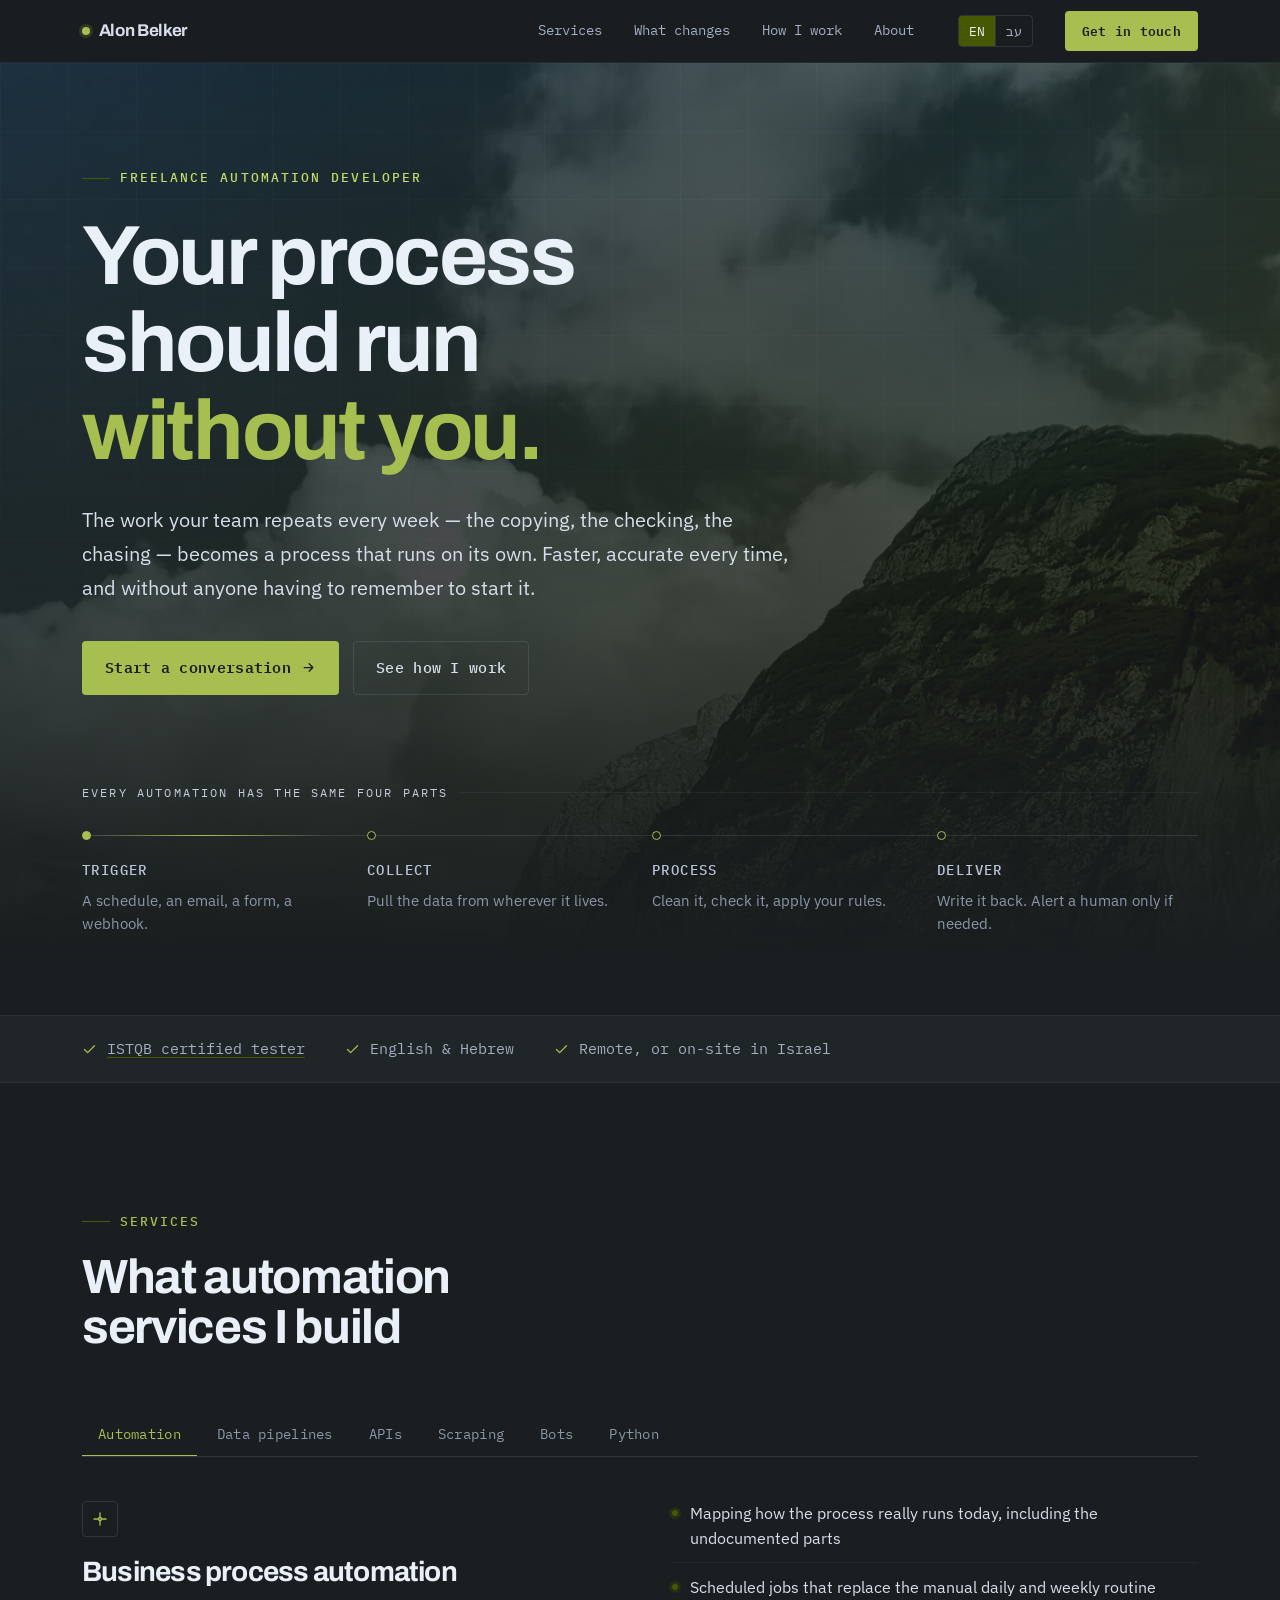
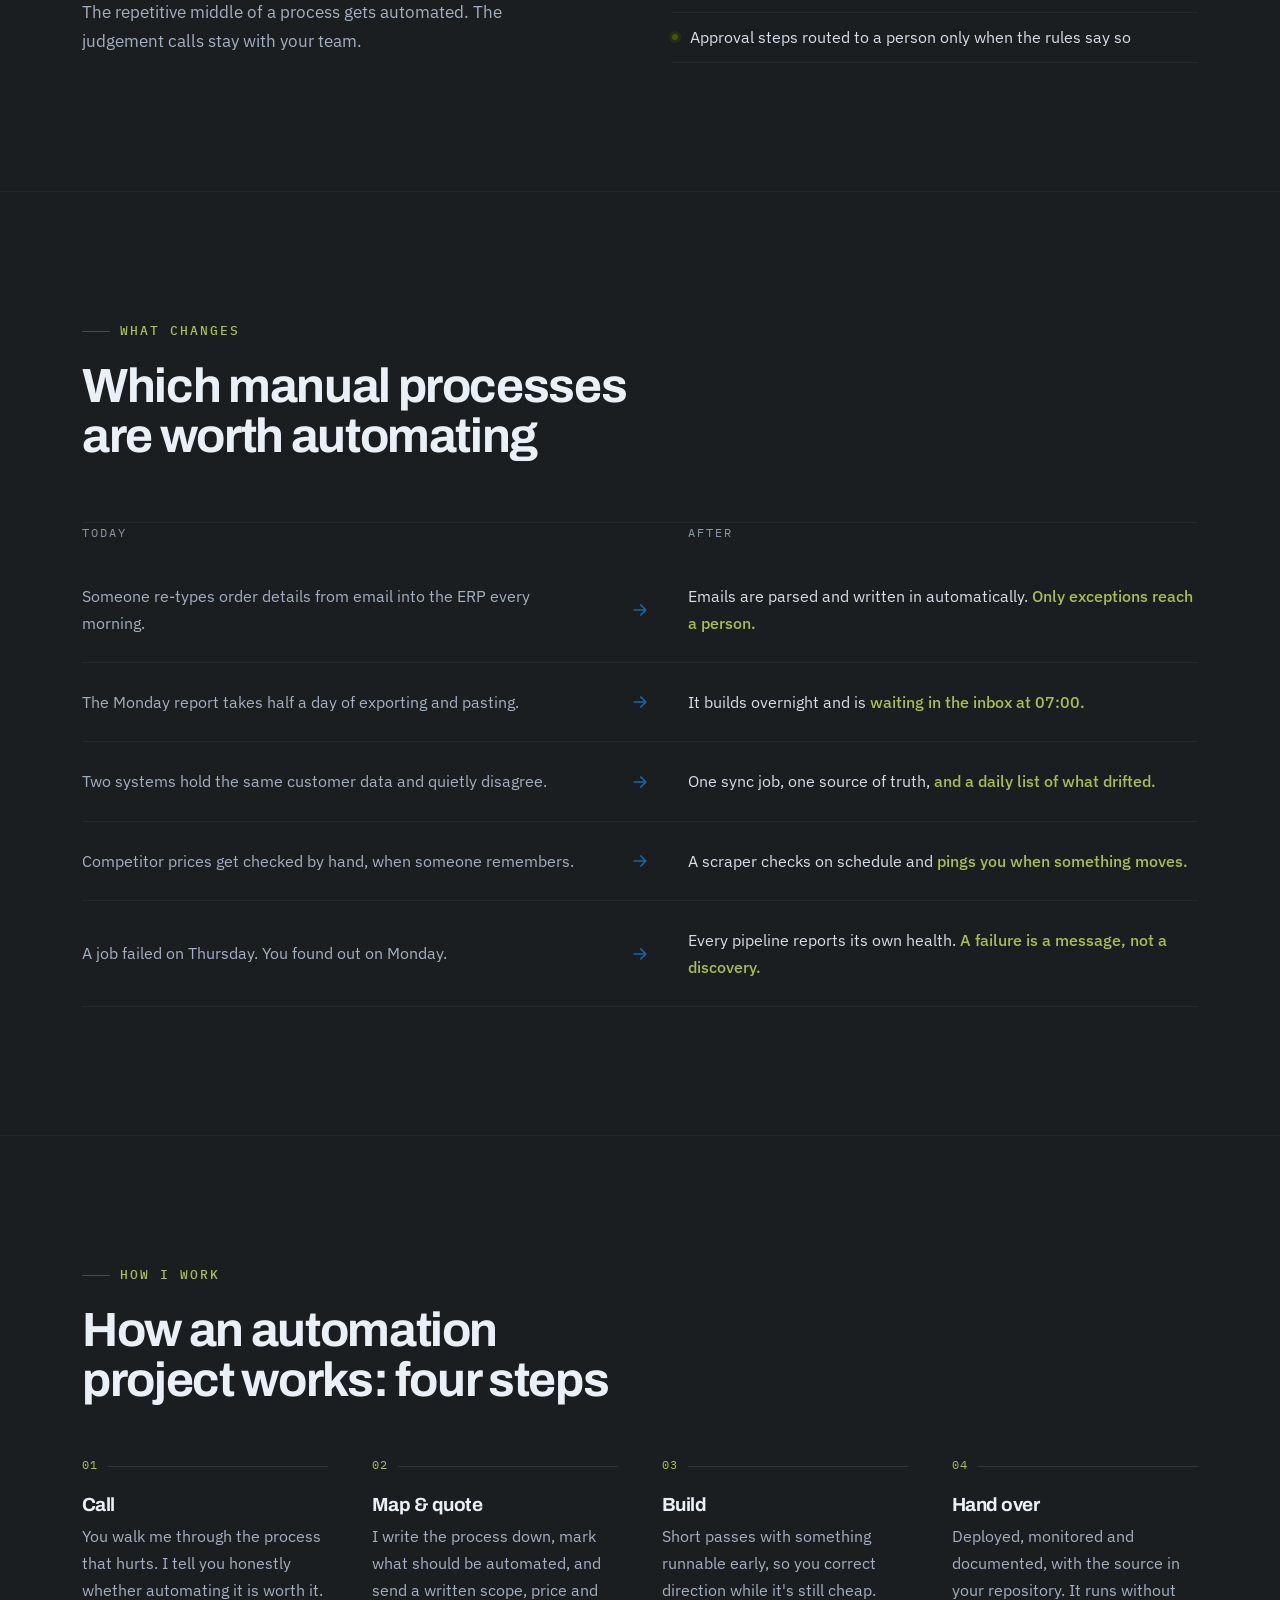
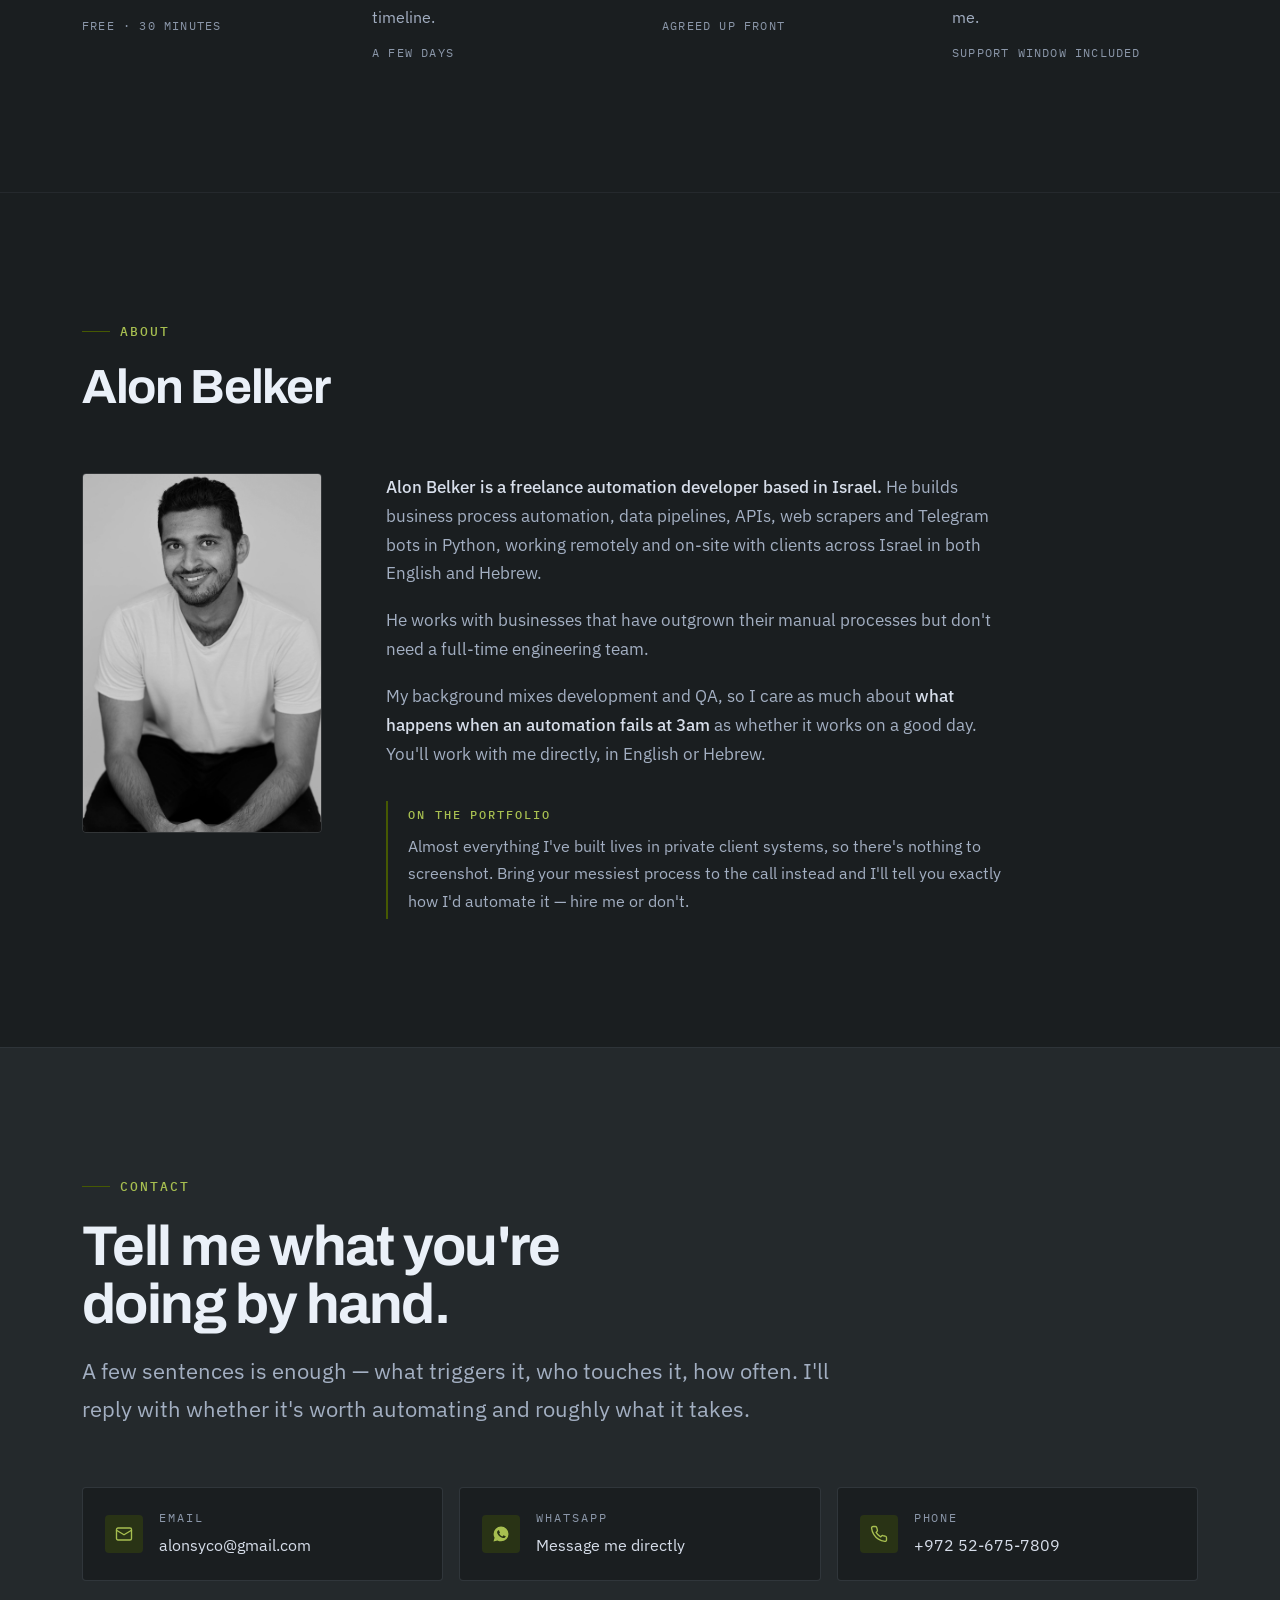
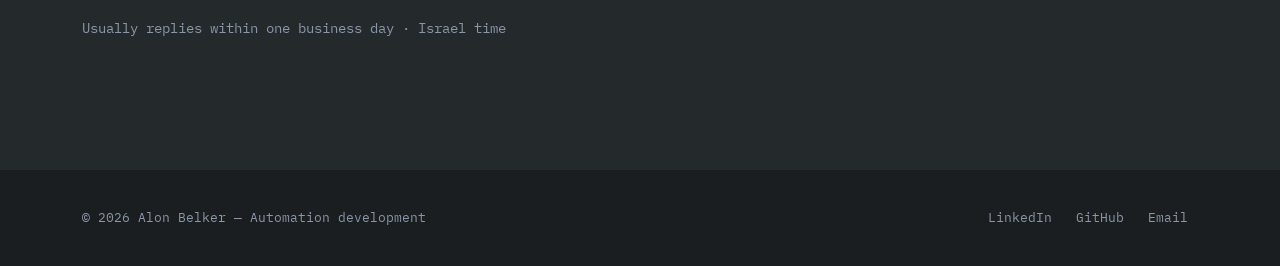
==== commit b8a2e74e: "adding the phone numbers properly" ====
--- a/index.html
+++ b/index.html
@@ -41,12 +41,6 @@
 })();
 </script>
 
-<!-- =========================================================
-     FILL THESE IN — search this file for  XXXXXXXXX
-       1. WhatsApp link   → wa.me/972XXXXXXXXX
-       2. Phone link      → tel:+972XXXXXXXXX
-       3. Phone displayed → +972 XX-XXX-XXXX
-     ========================================================= -->
 <script type="application/ld+json">
 {
   "@context": "https://schema.org",
@@ -651,9 +645,7 @@
         </span>
       </a>
 
-      <!-- REPLACE XXXXXXXXX — digits only, no + and no leading 0
-           e.g. 054-123-4567  →  https://wa.me/972541234567 -->
-      <a class="channel" href="https://wa.me/972XXXXXXXXX?text=Hi%20Alon%2C%20I%27d%20like%20to%20talk%20about%20automating%20a%20process." target="_blank" rel="noopener">
+      <a class="channel" href="https://wa.me/972526757809?text=Hi%20Alon%2C%20I%27d%20like%20to%20talk%20about%20automating%20a%20process." target="_blank" rel="noopener">
         <span class="channel-icon"><svg viewBox="0 0 24 24" fill="currentColor" aria-hidden="true"><path d="M12.04 2A9.9 9.9 0 0 0 2.1 11.9a9.8 9.8 0 0 0 1.35 4.96L2 22l5.28-1.38a9.9 9.9 0 0 0 4.76 1.21h.01A9.9 9.9 0 0 0 22 11.94 9.9 9.9 0 0 0 12.04 2Zm5.8 14.06c-.24.68-1.4 1.3-1.94 1.35-.5.05-.98.23-3.3-.69-2.78-1.1-4.55-3.94-4.69-4.13-.13-.19-1.11-1.48-1.11-2.82 0-1.34.7-2 .95-2.27a1 1 0 0 1 .72-.34h.52c.17 0 .39-.06.6.46.24.58.81 2 .88 2.14.07.14.12.3.02.49-.1.19-.15.3-.29.47l-.44.5c-.14.14-.29.3-.13.59.17.29.74 1.22 1.59 1.97 1.09.97 2 1.28 2.29 1.42.29.15.46.12.63-.07.17-.2.72-.84.91-1.13.19-.29.39-.24.65-.14.26.09 1.67.79 1.96.93.29.15.48.22.55.34.07.12.07.68-.17 1.36Z"/></svg></span>
         <span>
           <span class="channel-label">WhatsApp</span>
@@ -661,12 +653,11 @@
         </span>
       </a>
 
-      <!-- REPLACE XXXXXXXXX in both the href and the visible number -->
-      <a class="channel" href="tel:+972XXXXXXXXX">
+      <a class="channel" href="tel:+972526757809">
         <span class="channel-icon"><svg viewBox="0 0 24 24" fill="none" stroke="currentColor" stroke-width="1.8" stroke-linecap="round" stroke-linejoin="round" aria-hidden="true"><path d="M22 16.9v3a2 2 0 0 1-2.2 2 19.8 19.8 0 0 1-8.6-3.1 19.5 19.5 0 0 1-6-6A19.8 19.8 0 0 1 2.1 4.2 2 2 0 0 1 4.1 2h3a2 2 0 0 1 2 1.7c.1 1 .4 1.9.7 2.8a2 2 0 0 1-.5 2.1L8.1 9.9a16 16 0 0 0 6 6l1.3-1.3a2 2 0 0 1 2.1-.4c.9.3 1.8.6 2.8.7a2 2 0 0 1 1.7 2Z"/></svg></span>
         <span>
           <span class="channel-label">Phone</span>
-          <span class="channel-value">+972 XX-XXX-XXXX</span>
+          <span class="channel-value">+972 52-675-7809</span>
         </span>
       </a>
 
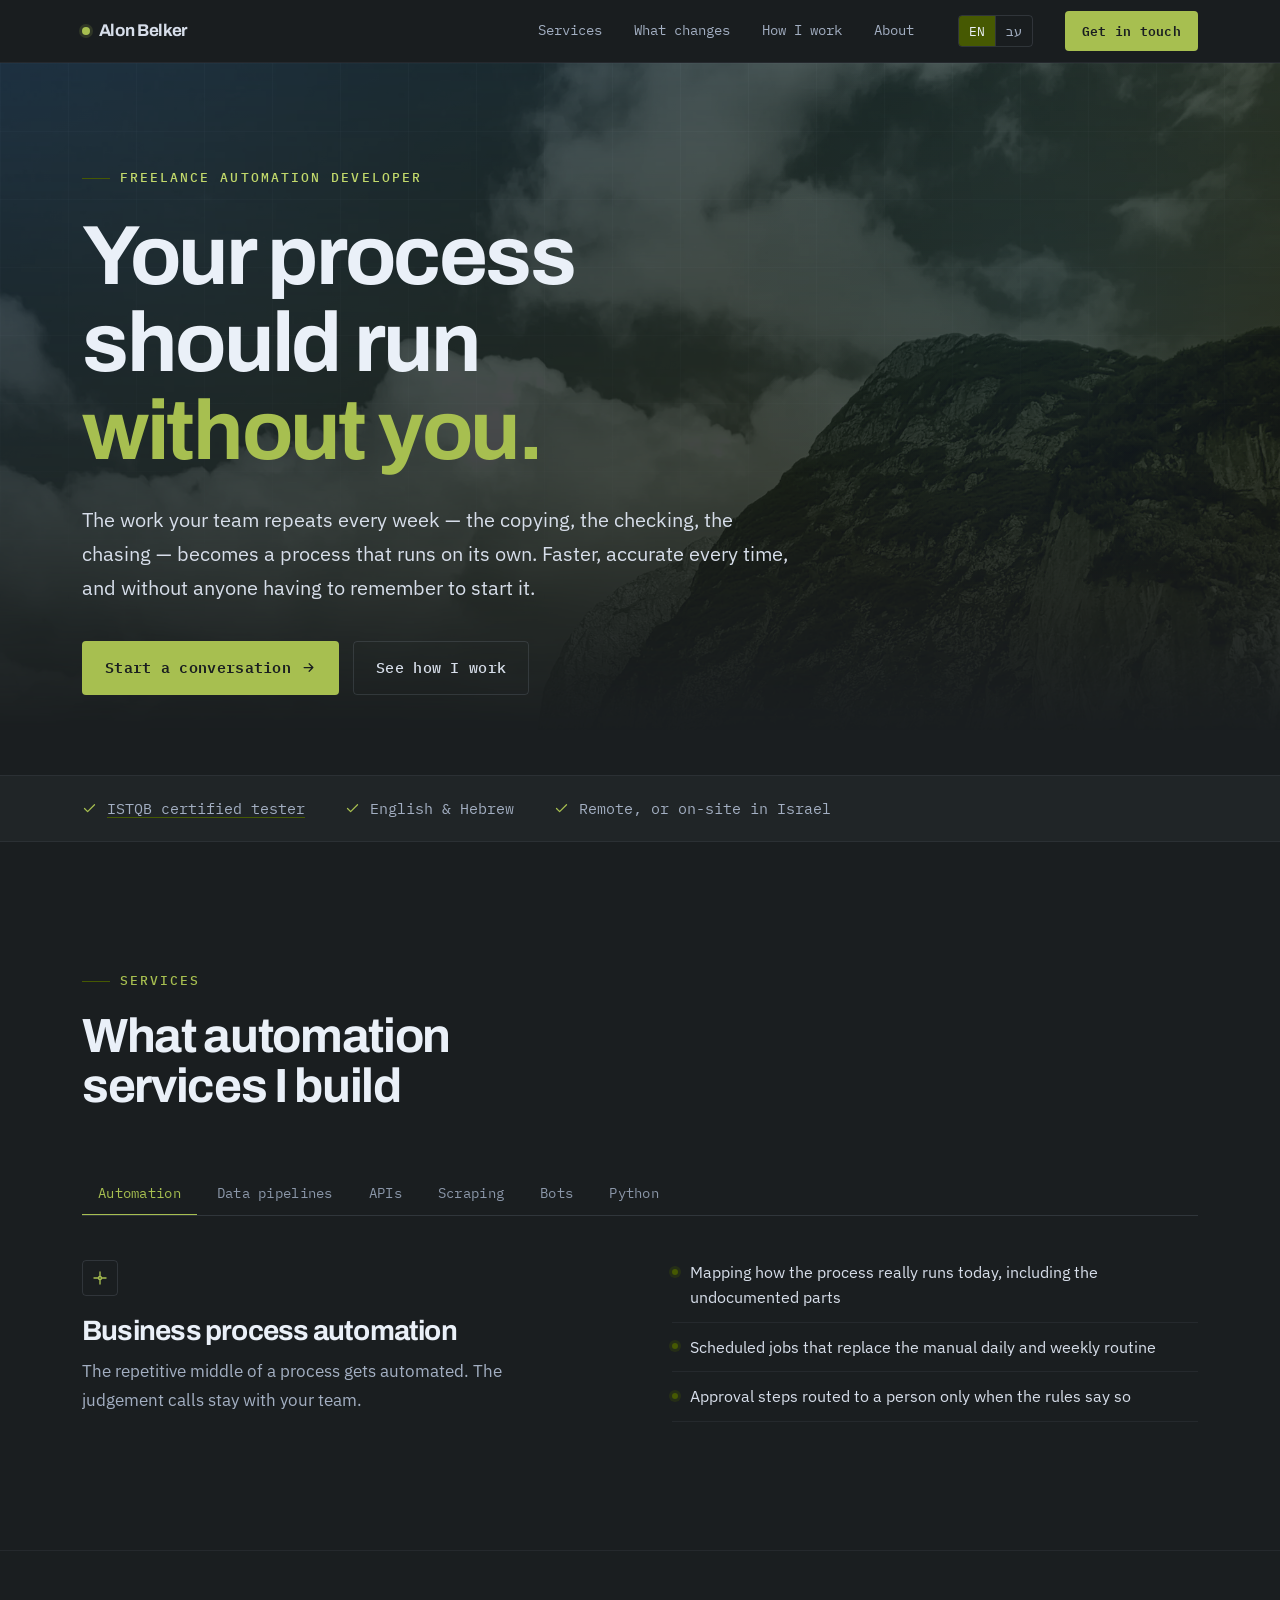
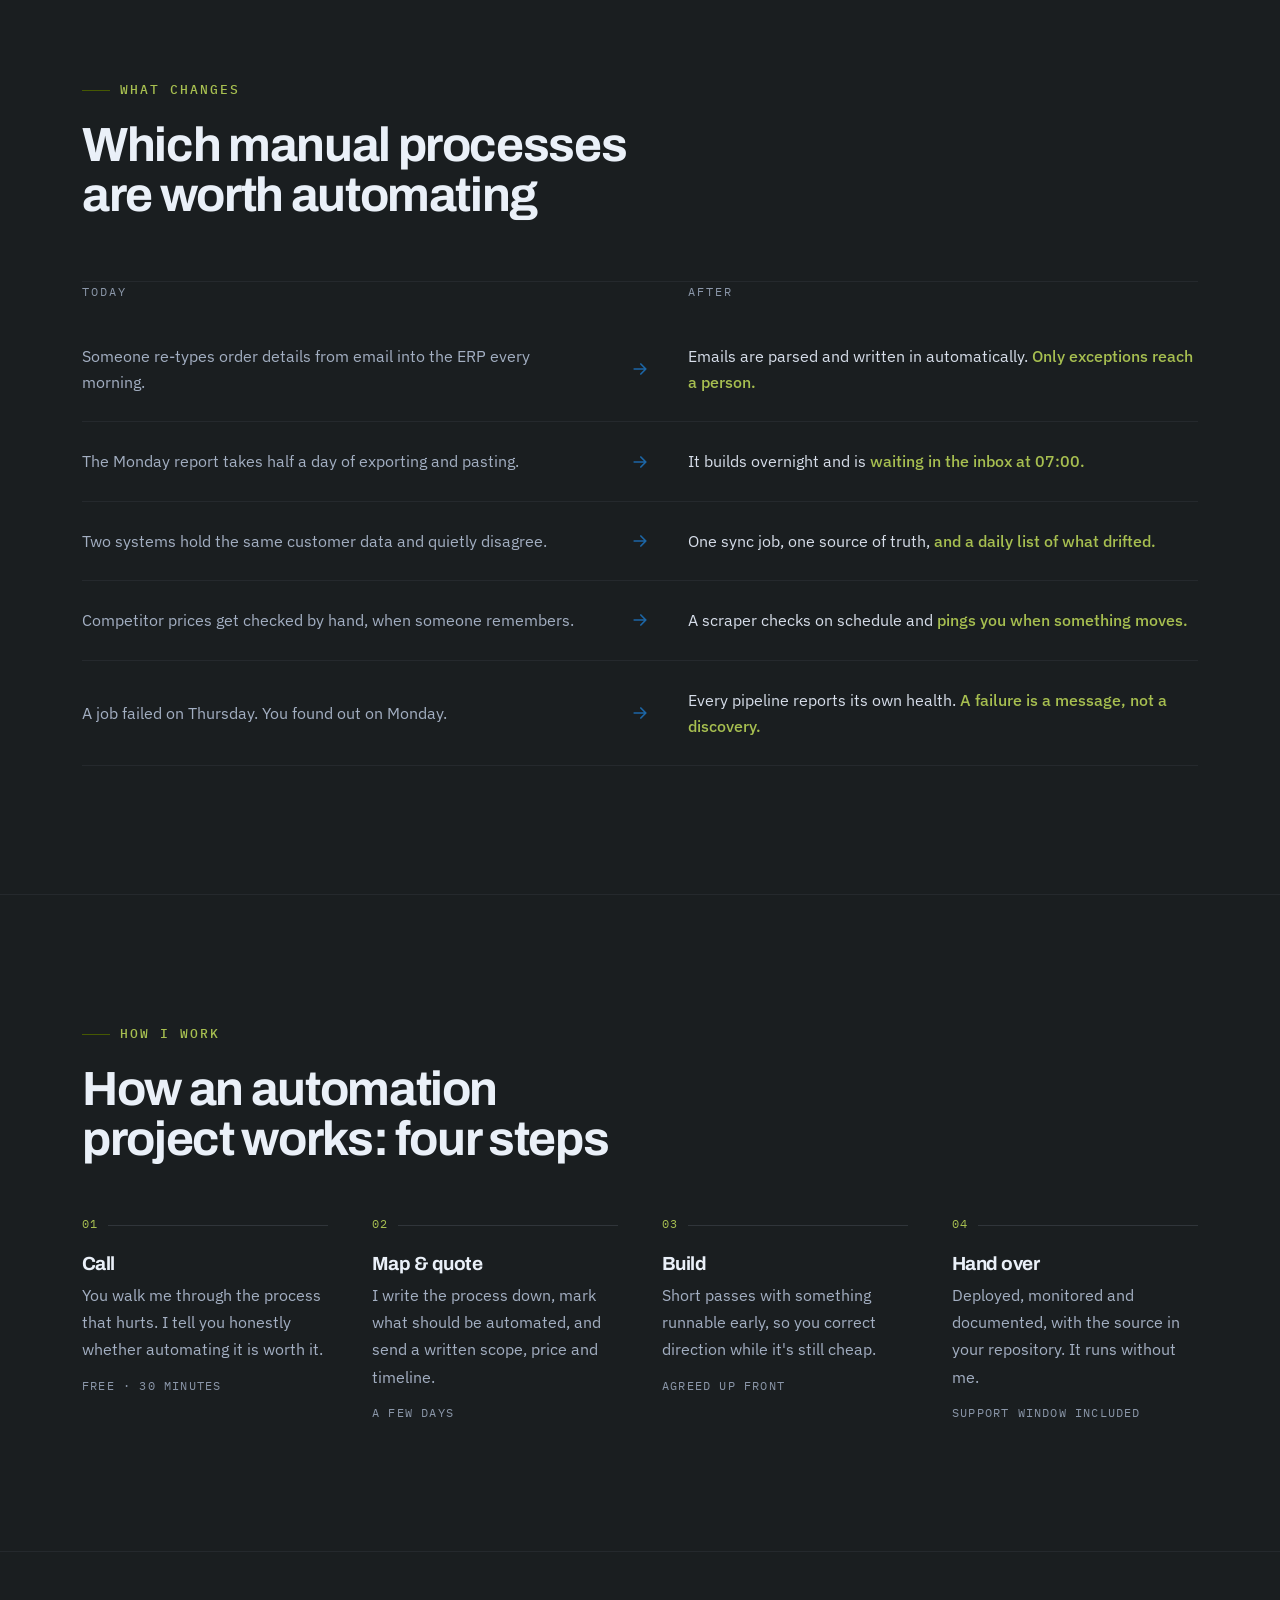
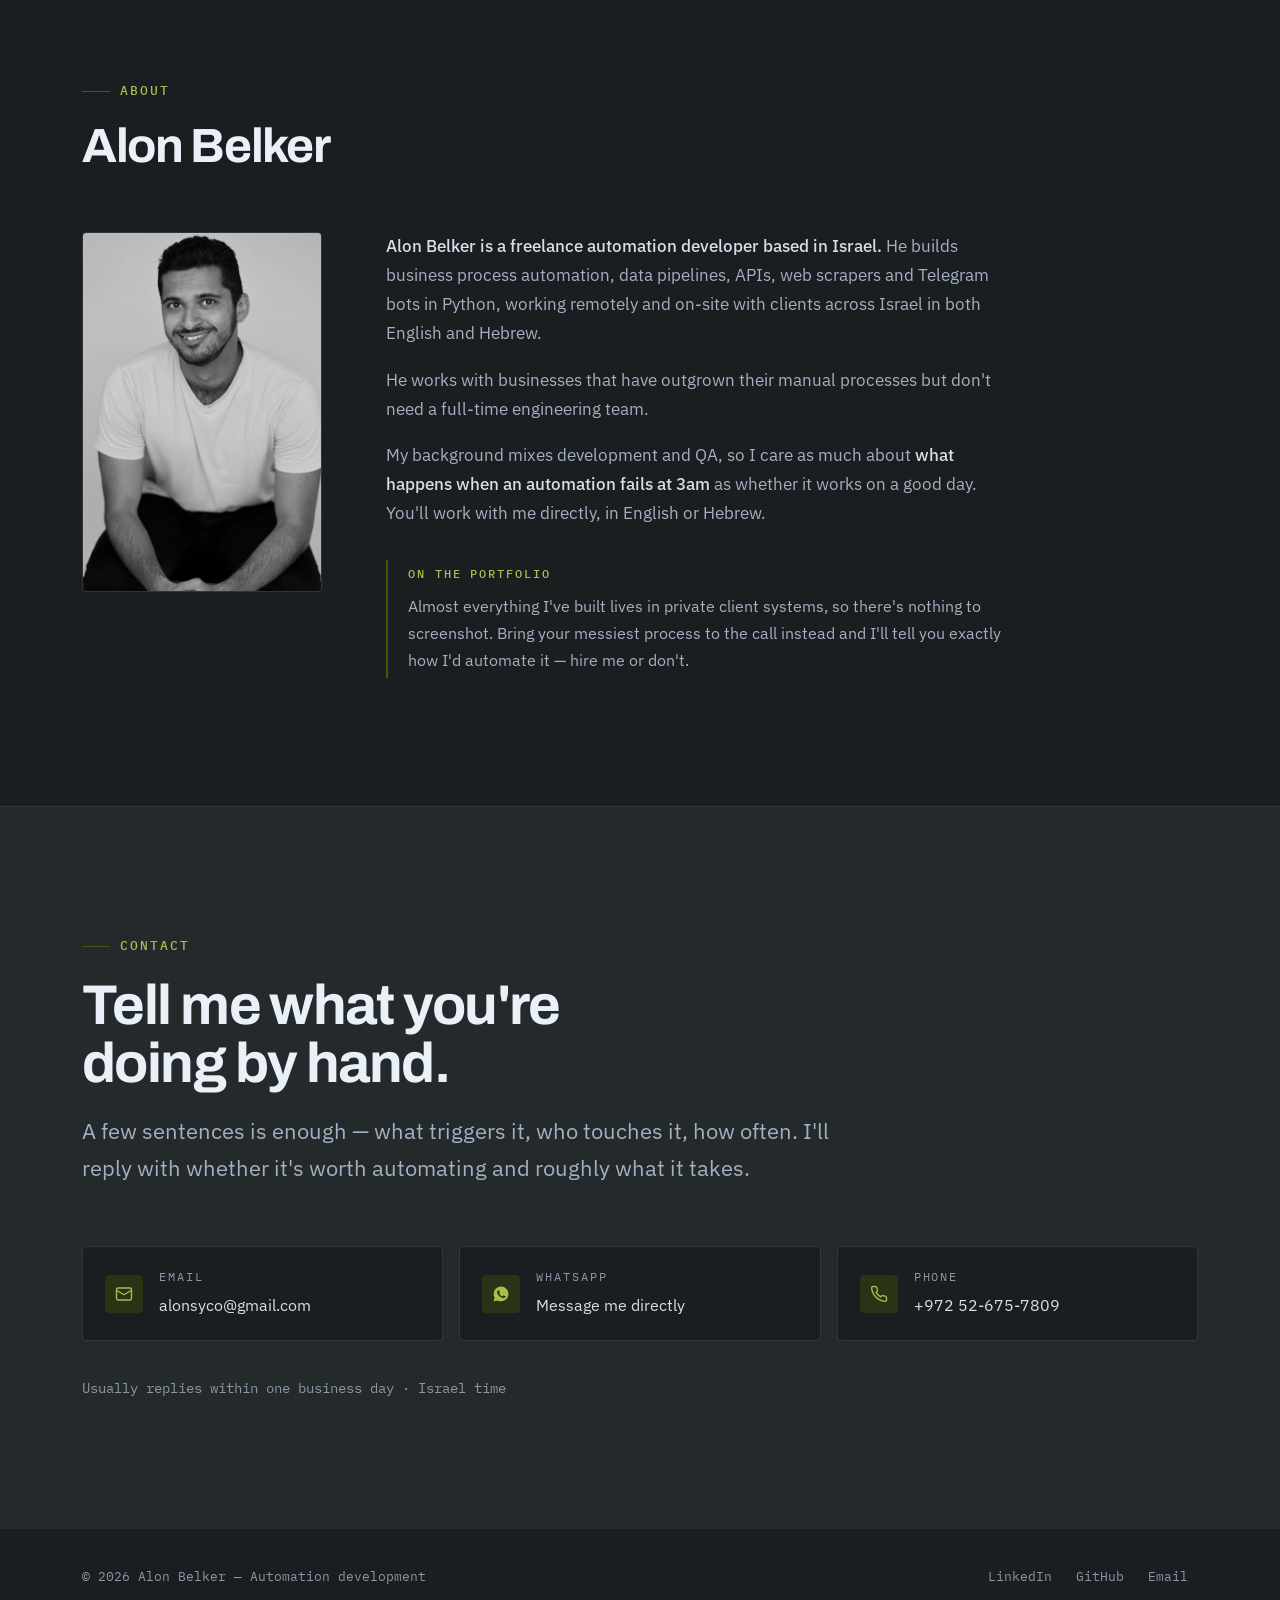
==== commit 0ea8e6d0: "removing the general automation work" ====
--- a/index.html
+++ b/index.html
@@ -357,32 +357,6 @@
       </a>
       <a class="btn btn-ghost" href="#process">See how I work</a>
     </div>
-
-    <!-- Signature element: the shape every project I build has -->
-    <div class="rail">
-      <p class="rail-caption">Every automation has the same four parts</p>
-      <div class="rail-body">
-        <div class="rail-track" aria-hidden="true"><span class="rail-pulse"></span></div>
-      <ol class="rail-nodes">
-        <li>
-          <span class="node-name">Trigger</span>
-          <span class="node-note">A schedule, an email, a form, a webhook.</span>
-        </li>
-        <li>
-          <span class="node-name">Collect</span>
-          <span class="node-note">Pull the data from wherever it lives.</span>
-        </li>
-        <li>
-          <span class="node-name">Process</span>
-          <span class="node-note">Clean it, check it, apply your rules.</span>
-        </li>
-        <li>
-          <span class="node-name">Deliver</span>
-          <span class="node-note">Write it back. Alert a human only if needed.</span>
-        </li>
-      </ol>
-      </div>
-    </div>
   </div>
 </section>
 
